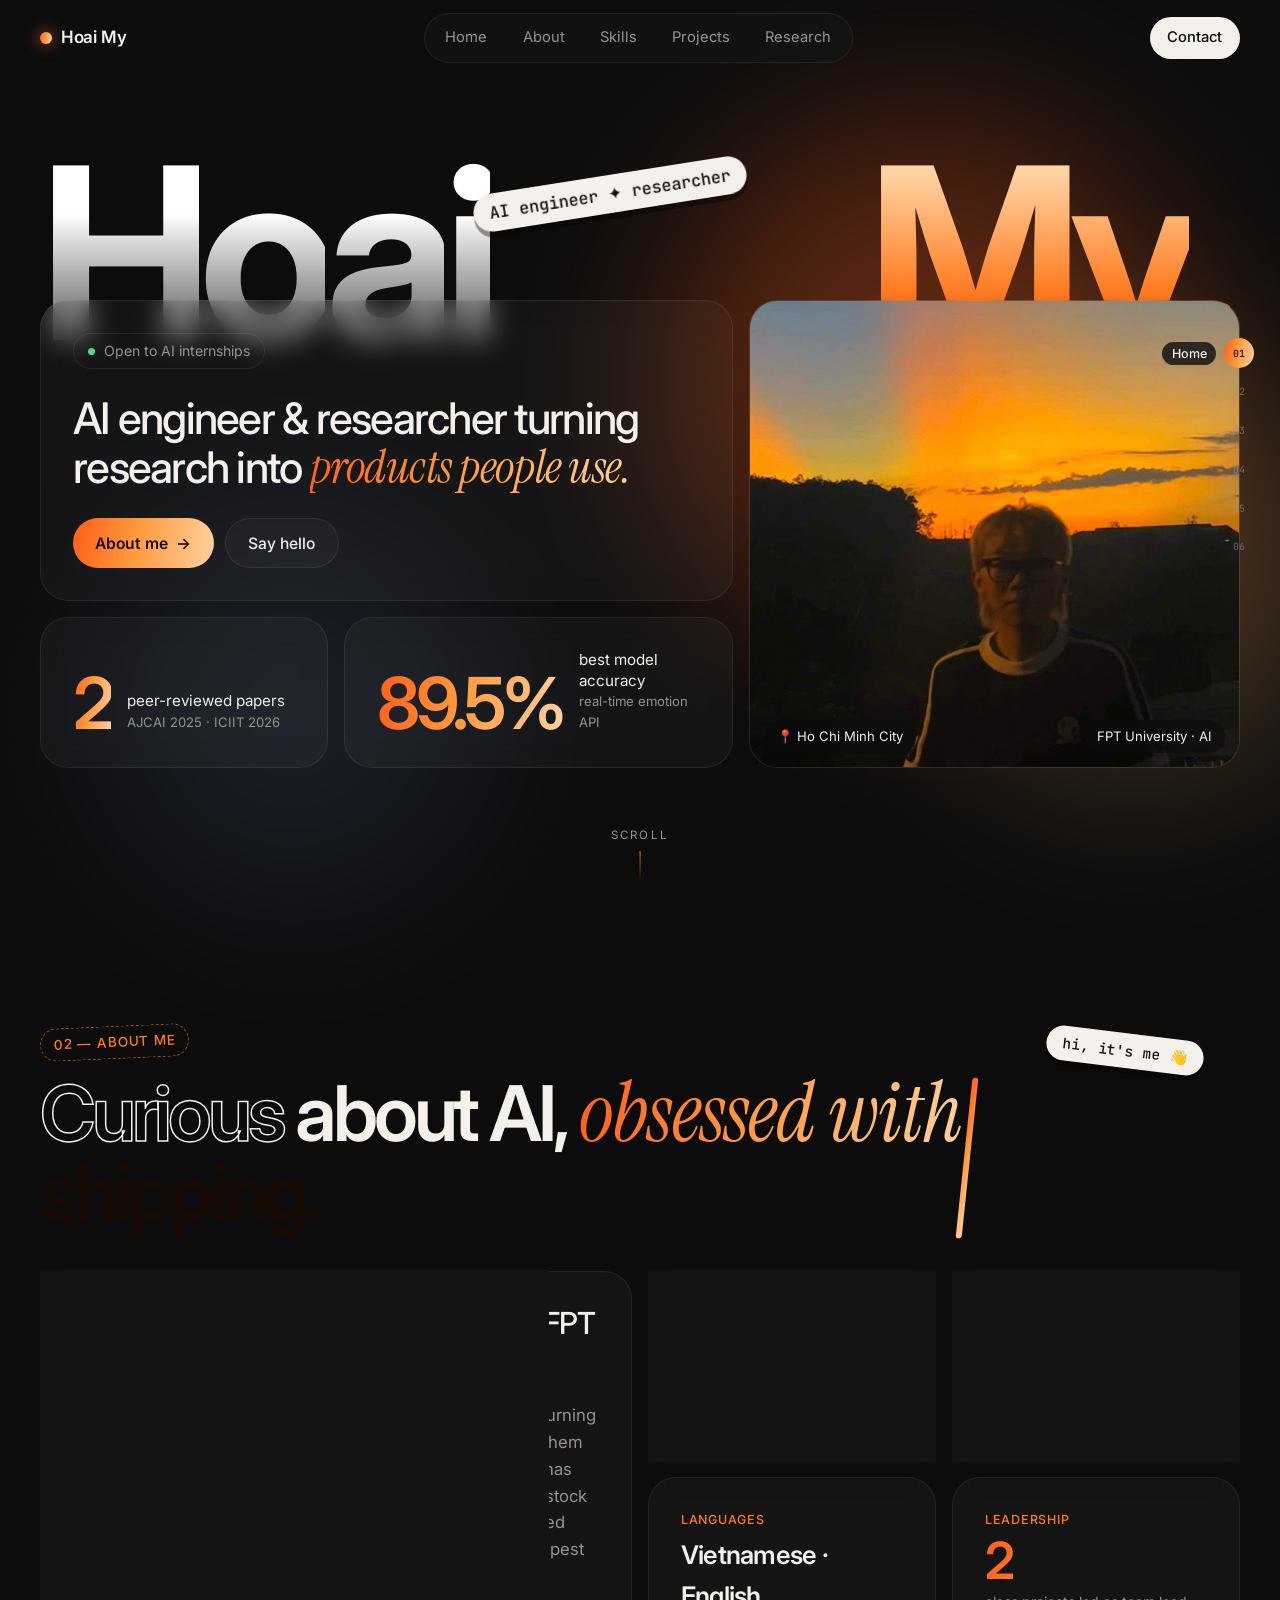
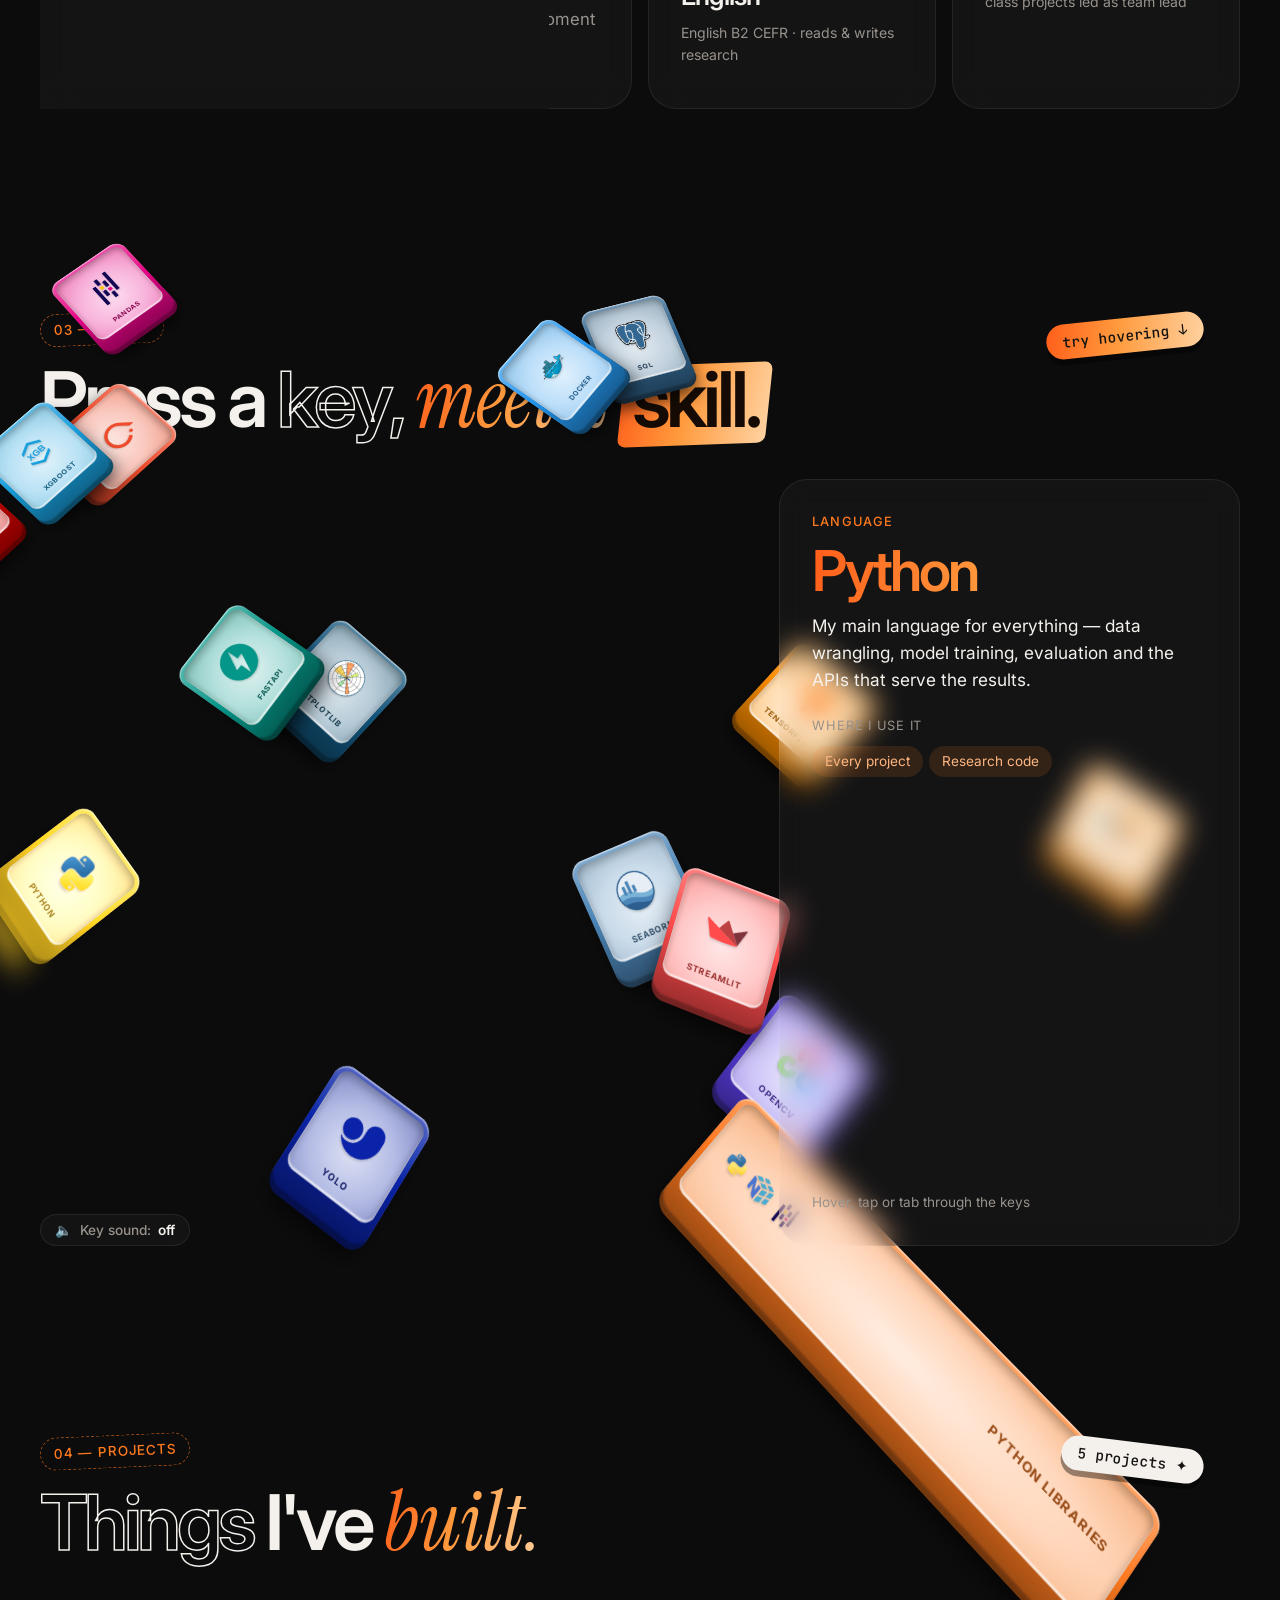
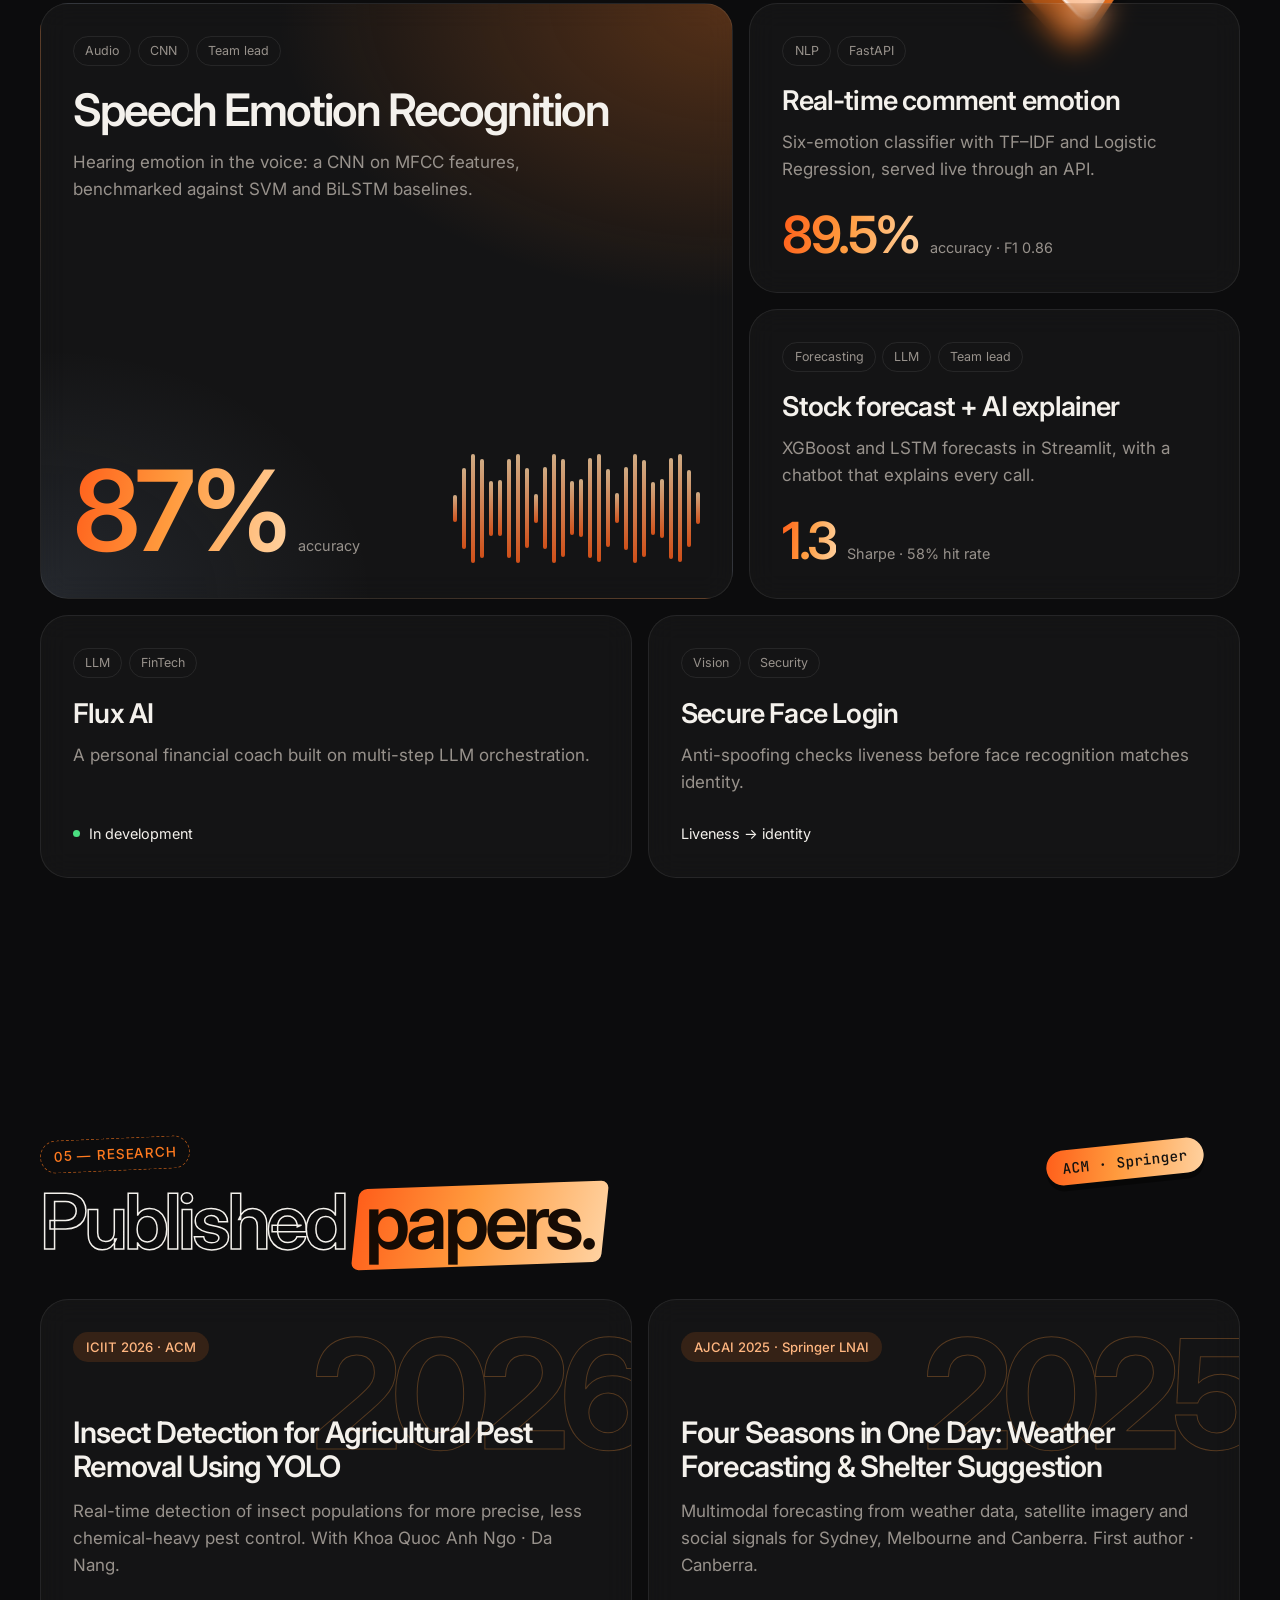
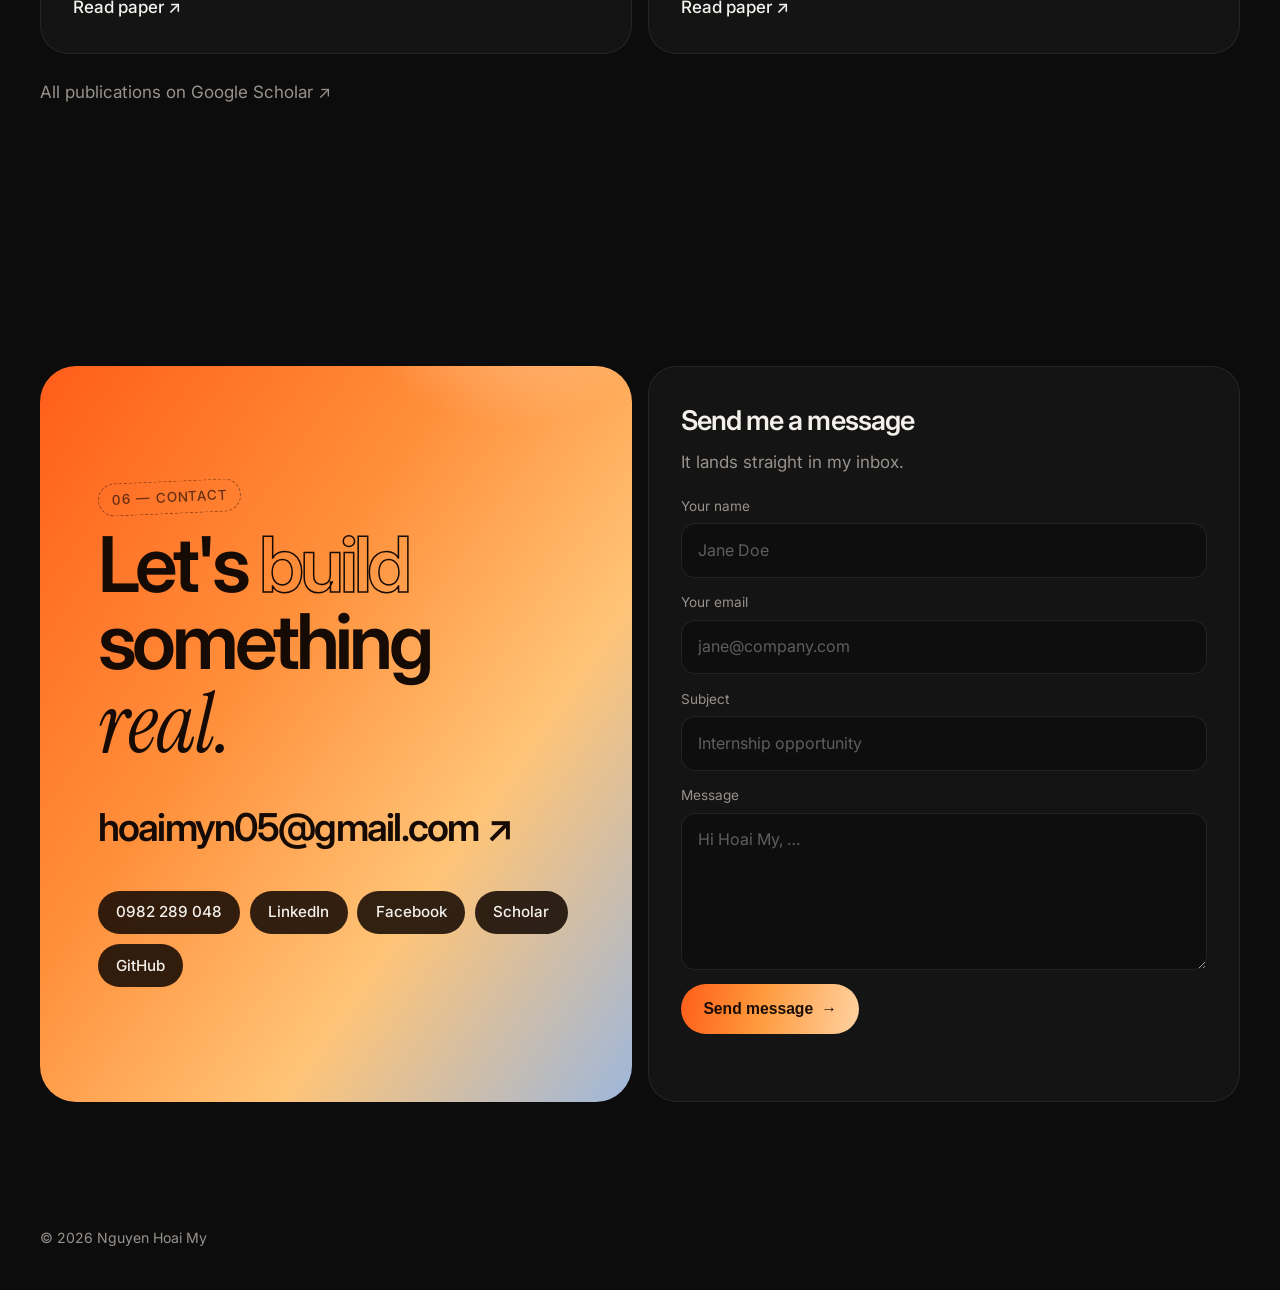
==== index.html @ 03a99e36 "style: colourful tall keycaps with dished tops and playful type Each keycap takes its skill's brand " ====
<!doctype html>
<html lang="en">
<head>
  <meta charset="utf-8" />
  <meta name="viewport" content="width=device-width, initial-scale=1" />
  <meta name="description" content="Nguyen Hoai My — AI Engineer & Researcher in Ho Chi Minh City. Computer vision, speech and LLM systems. Published at AJCAI 2025 and ICIIT 2026." />
  <meta name="theme-color" content="#0c0c0d" />
  <meta property="og:title" content="Nguyen Hoai My · AI Engineer & Researcher" />
  <meta property="og:description" content="Turning AI research into products people use." />
  <meta property="og:image" content="assets/social-preview.jpg" />
  <title>Nguyen Hoai My · AI Engineer &amp; Researcher</title>
  <link rel="icon" href="assets/favicon.svg" type="image/svg+xml" />
  <link rel="preload" as="image" href="assets/hoai-my.jpg" />
  <link rel="preconnect" href="https://fonts.googleapis.com" />
  <link rel="preconnect" href="https://fonts.gstatic.com" crossorigin />
  <link href="https://fonts.googleapis.com/css2?family=Inter:wght@400;500;600;700&family=Instrument+Serif:ital@0;1&family=JetBrains+Mono:wght@500&display=swap" rel="stylesheet" />
  <link rel="stylesheet" href="styles.css" />
  <script defer src="fire-cursor.js"></script>
  <script defer src="script.js"></script>
</head>
<body>
  <a class="skip-link" href="#main">Skip to content</a>
  <canvas id="fire" aria-hidden="true"></canvas>
  <div class="aurora" aria-hidden="true"><i></i><i></i><i></i></div>

  <header class="site-header">
    <a class="brand" href="#home"><span class="brand-dot"></span>Hoai My</a>
    <nav class="pill-nav" aria-label="Primary navigation">
      <a href="#home">Home</a>
      <a href="#about">About</a>
      <a href="#skills">Skills</a>
      <a href="#projects">Projects</a>
      <a href="#research">Research</a>
    </nav>
    <a class="btn btn-light btn-sm" href="#contact">Contact</a>
  </header>

  <nav class="pager" aria-label="Page sections">
    <a href="#home" data-label="Home"><span>01</span></a>
    <a href="#about" data-label="About me"><span>02</span></a>
    <a href="#skills" data-label="Skills"><span>03</span></a>
    <a href="#projects" data-label="Projects"><span>04</span></a>
    <a href="#research" data-label="Research"><span>05</span></a>
    <a href="#contact" data-label="Contact"><span>06</span></a>
  </nav>

  <main id="main">
    <!-- 01 Home -->
    <section class="page home" id="home">
      <h1 class="giant" aria-label="Hoai My">
        <span class="giant-line" data-split>Hoai</span><span class="giant-line grad"><span data-split>My</span><span class="giant-dot">.</span><svg class="scribble" viewBox="0 0 300 40" aria-hidden="true"><path d="M6 28C60 10 120 8 170 18S260 34 294 12"/></svg></span>
      </h1>
      <span class="sticker sticker-hero" aria-hidden="true">AI engineer ✦ researcher</span>
      <div class="bento hero-bento">
        <article class="tile intro reveal">
          <p class="status"><span class="dot"></span>Open to AI internships</p>
          <p class="intro-text">AI engineer &amp; researcher turning research into <em class="grad-text">products people use.</em></p>
          <div class="actions">
            <a class="btn btn-grad" href="#about">About me <span aria-hidden="true">→</span></a>
            <a class="btn btn-ghost" href="#contact">Say hello</a>
          </div>
        </article>
        <figure class="tile photo reveal">
          <img src="assets/hoai-my.jpg" width="960" height="1280" alt="Nguyen Hoai My standing in front of a sunset" />
          <figcaption><span>📍 Ho Chi Minh City</span><span>FPT University · AI</span></figcaption>
        </figure>
        <article class="tile stat stat-a reveal">
          <b class="grad-text" data-count="2">2</b>
          <span>peer-reviewed papers<br /><small>AJCAI 2025 · ICIIT 2026</small></span>
        </article>
        <article class="tile stat stat-b reveal">
          <b class="grad-text" data-count="89.5" data-decimals="1" data-suffix="%">89.5%</b>
          <span>best model accuracy<br /><small>real-time emotion API</small></span>
        </article>
      </div>
      <a class="next" href="#about" aria-label="Next: About me"><span>Scroll</span><i></i></a>
    </section>

    <!-- 02 About -->
    <section class="page" id="about">
      <header class="page-head reveal">
        <p class="eyebrow">02 — About me</p>
        <h2 class="fx"><span class="outline">Curious</span> about AI, <em class="grad-text">obsessed with</em> <mark>shipping.</mark></h2>
        <span class="sticker" aria-hidden="true">hi, it's me 👋</span>
      </header>
      <div class="bento about-bento">
        <article class="tile about-story reveal">
          <p class="about-lead">I'm Nguyen Hoai My, an AI student at FPT University in Ho Chi Minh City.</p>
          <p>I work where research meets engineering: reading papers, turning ideas into models, measuring them honestly, and wrapping them in APIs and dashboards people can actually use. So far that has meant speech emotion recognition, real-time text analytics, stock forecasting with an explaining chatbot, and two peer-reviewed papers on multimodal weather forecasting and YOLO-based pest detection.</p>
          <p>I like leading small teams, writing clean pipelines, and the moment a demo works for someone other than me.</p>
        </article>
        <article class="tile fact reveal"><span>Education</span><b>FPT University</b><small>Information Technology · AI · 2023 – 2027</small></article>
        <article class="tile fact reveal"><span>Based in</span><b>Ho Chi Minh City</b><small>Vietnam · open to remote</small></article>
        <article class="tile fact reveal"><span>Languages</span><b>Vietnamese · English</b><small>English B2 CEFR · reads &amp; writes research</small></article>
        <article class="tile fact reveal"><span>Leadership</span><b data-count="2">2</b><small>class projects led as team lead</small></article>
      </div>
    </section>

    <!-- 03 Skills -->
    <section class="page" id="skills">
      <header class="page-head reveal">
        <p class="eyebrow">03 — Skills</p>
        <h2 class="fx">Press a <span class="outline">key,</span> <em class="grad-text">meet a</em> <mark>skill.</mark></h2>
        <span class="sticker sticker-alt" aria-hidden="true">try hovering ↓</span>
      </header>
      <div class="skills-layout">
        <div class="keyboard-wrap reveal">
          <div class="keyboard-stage">
          <div class="keyboard" role="group" aria-label="Skills keyboard. Hover or focus a key to read about the skill.">
            <div class="krow">
              <button class="key" style="--i:0; --c:#ffd43b" data-skill="python"><img src="assets/logos/python.svg" alt="" width="40" height="40" /><span>Python</span></button>
              <button class="key" style="--i:1; --c:#4dabcf" data-skill="numpy"><img src="assets/logos/numpy.svg" alt="" width="40" height="40" /><span>NumPy</span></button>
              <button class="key" style="--i:2; --c:#e70488" data-skill="pandas"><img src="assets/logos/pandas.svg" alt="" width="40" height="40" /><span>pandas</span></button>
              <button class="key" style="--i:3; --c:#336791" data-skill="sql"><img src="assets/logos/sql.svg" alt="" width="40" height="40" /><span>SQL</span></button>
              <button class="key" style="--i:4; --c:#11557c" data-skill="matplotlib"><img src="assets/logos/matplotlib.svg" alt="" width="40" height="40" /><span>Matplotlib</span></button>
            </div>
            <div class="krow">
              <button class="key" style="--i:5; --c:#4c86b8" data-skill="seaborn"><img src="assets/logos/seaborn.svg" alt="" width="40" height="40" /><span>Seaborn</span></button>
              <button class="key" style="--i:6; --c:#ee4c2c" data-skill="pytorch"><img src="assets/logos/pytorch.svg" alt="" width="40" height="40" /><span>PyTorch</span></button>
              <button class="key" style="--i:7; --c:#ff8f00" data-skill="tensorflow"><img src="assets/logos/tensorflow.svg" alt="" width="40" height="40" /><span>TensorFlow</span></button>
              <button class="key" style="--i:8; --c:#d00000" data-skill="keras"><img src="assets/logos/keras.svg" alt="" width="40" height="40" /><span>Keras</span></button>
              <button class="key" style="--i:9; --c:#f7931e" data-skill="sklearn"><img src="assets/logos/sklearn.svg" alt="" width="40" height="40" /><span>scikit-learn</span></button>
            </div>
            <div class="krow">
              <button class="key" style="--i:10; --c:#189fdd" data-skill="xgboost"><img src="assets/logos/xgboost.svg" alt="" width="40" height="40" /><span>XGBoost</span></button>
              <button class="key" style="--i:11; --c:#5c3ee8" data-skill="opencv"><img src="assets/logos/opencv.svg" alt="" width="40" height="40" /><span>OpenCV</span></button>
              <button class="key" style="--i:12; --c:#0b23a9" data-skill="yolo"><img src="assets/logos/yolo.svg" alt="" width="40" height="40" /><span>YOLO</span></button>
              <button class="key" style="--i:13; --c:#2496ed" data-skill="docker"><img src="assets/logos/docker.svg" alt="" width="40" height="40" /><span>Docker</span></button>
              <button class="key" style="--i:14; --c:#05998b" data-skill="fastapi"><img src="assets/logos/fastapi.svg" alt="" width="40" height="40" /><span>FastAPI</span></button>
            </div>
            <div class="krow">
              <button class="key" style="--i:15; --c:#ff4b4b" data-skill="streamlit"><img src="assets/logos/streamlit.svg" alt="" width="40" height="40" /><span>Streamlit</span></button>
              <button class="key key-space" style="--i:16; --c:#ff7a1f" data-skill="libs"><span class="space-logos" aria-hidden="true"><img src="assets/logos/python.svg" alt="" /><img src="assets/logos/numpy.svg" alt="" /><img src="assets/logos/pandas.svg" alt="" /></span><span>Python libraries</span></button>
            </div>
          </div>
          </div>
          <button class="sound-toggle" type="button" aria-pressed="false"><span class="sound-icon" aria-hidden="true">🔈</span> Key sound: <b>off</b></button>
        </div>

        <aside class="tile key-note reveal" aria-live="polite">
          <p class="note-cat">Language</p>
          <h3 class="note-name grad-text">Python</h3>
          <p class="note-desc">My main language for everything — data wrangling, model training, evaluation and the APIs that serve the results.</p>
          <p class="note-label">Where I use it</p>
          <ul class="note-used"><li>Every project</li><li>Research code</li></ul>
          <p class="note-hint">Hover, tap or tab through the keys</p>
        </aside>
      </div>
    </section>

    <!-- 04 Projects -->
    <section class="page" id="projects">
      <header class="page-head reveal">
        <p class="eyebrow">04 — Projects</p>
        <h2 class="fx"><span class="outline">Things</span> I've <em class="grad-text">built.</em></h2>
        <span class="sticker" aria-hidden="true">5 projects ✦</span>
      </header>
      <div class="bento work-bento">
        <article class="tile project featured reveal">
          <div class="tags"><span>Audio</span><span>CNN</span><span>Team lead</span></div>
          <h3>Speech Emotion Recognition</h3>
          <p>Hearing emotion in the voice: a CNN on MFCC features, benchmarked against SVM and BiLSTM baselines.</p>
          <div class="metric"><b data-count="87" data-suffix="%">87%</b><span>accuracy</span></div>
          <div class="wave" aria-hidden="true"></div>
        </article>
        <article class="tile project reveal">
          <div class="tags"><span>NLP</span><span>FastAPI</span></div>
          <h3>Real-time comment emotion</h3>
          <p>Six-emotion classifier with TF–IDF and Logistic Regression, served live through an API.</p>
          <div class="metric"><b data-count="89.5" data-decimals="1" data-suffix="%">89.5%</b><span>accuracy · F1 0.86</span></div>
        </article>
        <article class="tile project reveal">
          <div class="tags"><span>Forecasting</span><span>LLM</span><span>Team lead</span></div>
          <h3>Stock forecast + AI explainer</h3>
          <p>XGBoost and LSTM forecasts in Streamlit, with a chatbot that explains every call.</p>
          <div class="metric"><b data-count="1.3" data-decimals="1">1.3</b><span>Sharpe · 58% hit rate</span></div>
        </article>
        <article class="tile project reveal">
          <div class="tags"><span>LLM</span><span>FinTech</span></div>
          <h3>Flux AI</h3>
          <p>A personal financial coach built on multi-step LLM orchestration.</p>
          <div class="metric"><span class="live"><span class="dot"></span>In development</span></div>
        </article>
        <article class="tile project reveal">
          <div class="tags"><span>Vision</span><span>Security</span></div>
          <h3>Secure Face Login</h3>
          <p>Anti-spoofing checks liveness before face recognition matches identity.</p>
          <div class="metric"><span class="live">Liveness → identity</span></div>
        </article>
      </div>
    </section>

    <!-- 05 Research -->
    <section class="page" id="research">
      <header class="page-head reveal">
        <p class="eyebrow">05 — Research</p>
        <h2 class="fx"><span class="outline">Published</span> <mark>papers.</mark></h2>
        <span class="sticker sticker-alt" aria-hidden="true">ACM · Springer</span>
      </header>
      <div class="bento research-bento">
        <a class="tile paper reveal" href="https://doi.org/10.1145/3805862.3805923">
          <span class="year" aria-hidden="true">2026</span>
          <span class="venue">ICIIT 2026 · ACM</span>
          <h3>Insect Detection for Agricultural Pest Removal Using YOLO</h3>
          <p>Real-time detection of insect populations for more precise, less chemical-heavy pest control. With Khoa Quoc Anh Ngo · Da Nang.</p>
          <span class="read">Read paper <span aria-hidden="true">↗</span></span>
        </a>
        <a class="tile paper reveal" href="https://doi.org/10.1007/978-981-95-4969-6_33">
          <span class="year" aria-hidden="true">2025</span>
          <span class="venue">AJCAI 2025 · Springer LNAI</span>
          <h3>Four Seasons in One Day: Weather Forecasting &amp; Shelter Suggestion</h3>
          <p>Multimodal forecasting from weather data, satellite imagery and social signals for Sydney, Melbourne and Canberra. First author · Canberra.</p>
          <span class="read">Read paper <span aria-hidden="true">↗</span></span>
        </a>
      </div>
      <p class="more reveal"><a href="https://scholar.google.com/citations?user=iMd_5b4AAAAJ&amp;hl=vi">All publications on Google Scholar ↗</a></p>
    </section>

    <!-- 06 Contact -->
    <section class="page" id="contact">
      <div class="contact-grid">
        <div class="cta reveal">
          <p class="eyebrow">06 — Contact</p>
          <h2 class="fx">Let's <span class="outline-dark">build</span> something <em>real.</em></h2>
          <a class="cta-mail" href="mailto:hoaimyn05@gmail.com">hoaimyn05@gmail.com <span aria-hidden="true">↗</span></a>
          <div class="cta-links">
            <a href="tel:+84982289048">0982 289 048</a>
            <a href="https://www.linkedin.com/in/hoimy935/">LinkedIn</a>
            <a href="https://www.facebook.com/hoimy.935/">Facebook</a>
            <a href="https://scholar.google.com/citations?user=iMd_5b4AAAAJ&amp;hl=vi">Scholar</a>
            <a href="https://github.com/hoaimyn05">GitHub</a>
          </div>
        </div>

        <form class="tile mail-form reveal" action="https://formsubmit.co/hoaimyn05@gmail.com" method="POST">
          <h3>Send me a message</h3>
          <p class="form-sub">It lands straight in my inbox.</p>
          <input type="text" name="_honey" class="honey" tabindex="-1" autocomplete="off" aria-hidden="true" />
          <input type="hidden" name="_captcha" value="false" />
          <input type="hidden" name="_template" value="table" />
          <label class="field"><span>Your name</span><input name="name" type="text" required autocomplete="name" placeholder="Jane Doe" /></label>
          <label class="field"><span>Your email</span><input name="email" type="email" required autocomplete="email" placeholder="jane@company.com" /></label>
          <label class="field"><span>Subject</span><input name="_subject" type="text" placeholder="Internship opportunity" /></label>
          <label class="field"><span>Message</span><textarea name="message" rows="5" required placeholder="Hi Hoai My, …"></textarea></label>
          <button class="btn btn-grad send" type="submit"><span class="send-label">Send message</span> <span aria-hidden="true">→</span></button>
          <p class="form-status" role="status"></p>
        </form>
      </div>
    </section>
  </main>

  <footer>
    <span>© <span id="year"></span> Nguyen Hoai My</span>
    <img class="visitors" src="https://visitor-badge.laobi.icu/badge?page_id=hoaimyn05.github.io&amp;left_text=visitors&amp;left_color=%231a1a1c&amp;right_color=%23ff7a1a" alt="Visitor count" loading="lazy" onerror="this.remove()" />
  </footer>
</body>
</html>
---- styles.css ----
:root {
  --bg: #0c0c0d;
  --text: #f4f1ec;
  --muted: #98928c;
  --tile: rgba(255, 255, 255, 0.035);
  --border: rgba(255, 255, 255, 0.08);
  --accent: #ff7a1f;
  --grad: linear-gradient(100deg, #ff5e1a 0%, #ff9a3d 45%, #ffd2a1 100%);
  --sunset: linear-gradient(125deg, #ff5e1a 0%, #ff8f3a 38%, #ffc477 68%, #9db7dc 100%);
  --radius: 28px;
  --max: 1200px;
  --ease: cubic-bezier(.2, .8, .2, 1);
  --serif: "Instrument Serif", Georgia, serif;
}

* { box-sizing: border-box; }
html { scroll-behavior: smooth; overflow-x: clip; }
body { margin: 0; min-width: 320px; color: var(--text); background: var(--bg); font: 400 17px/1.6 Inter, system-ui, sans-serif; -webkit-font-smoothing: antialiased; }
a { color: inherit; text-decoration: none; }
em { font-family: var(--serif); font-style: italic; font-weight: 400; letter-spacing: -.01em; }
.grad-text { background: var(--grad); -webkit-background-clip: text; background-clip: text; color: transparent; }
::selection { background: var(--accent); color: #111; }
.skip-link { position: fixed; left: 1rem; top: -4rem; z-index: 100; padding: .75rem 1rem; background: var(--text); color: var(--bg); border-radius: 8px; }
.skip-link:focus { top: 1rem; }
:focus-visible { outline: 2px solid var(--accent); outline-offset: 4px; border-radius: 6px; }

#fire { position: fixed; inset: 0; z-index: 95; width: 100%; height: 100%; pointer-events: none; }
.fire-cursor, .fire-cursor a, .fire-cursor button { cursor: none; }

/* Soft sunset light drifting behind the top of the page */
.aurora { position: absolute; inset: 0 0 auto; height: 1100px; z-index: -1; overflow: hidden; pointer-events: none; }
.aurora i { position: absolute; border-radius: 50%; filter: blur(90px); opacity: .5; animation: drift 16s ease-in-out infinite alternate; }
.aurora i:nth-child(1) { width: 520px; height: 520px; left: 52%; top: 120px; background: #ff5e1a; opacity: .32; }
.aurora i:nth-child(2) { width: 420px; height: 420px; left: 72%; top: 360px; background: #ffb35c; opacity: .22; animation-delay: -5s; }
.aurora i:nth-child(3) { width: 380px; height: 380px; left: 8%; top: 520px; background: #6f8fc0; opacity: .14; animation-delay: -9s; }
@keyframes drift { to { transform: translate(-80px, 60px) scale(1.15); } }

/* Header */
.site-header, main, footer { width: min(calc(100% - 40px), var(--max)); margin-inline: auto; }
.site-header { position: sticky; top: 0; z-index: 50; display: flex; align-items: center; justify-content: space-between; gap: 1rem; height: 76px; }
.site-header::before { content: ""; position: absolute; inset: 0 calc(50% - 50vw); z-index: -1; background: rgba(12,12,13,.72); backdrop-filter: blur(16px); -webkit-backdrop-filter: blur(16px); border-bottom: 1px solid var(--border); opacity: 0; transition: opacity .4s; }
.site-header.scrolled::before { opacity: 1; }
.brand { display: inline-flex; align-items: center; gap: .55rem; font-weight: 600; letter-spacing: -.01em; }
.brand-dot { width: 12px; height: 12px; border-radius: 50%; background: var(--grad); box-shadow: 0 0 16px rgba(255,122,31,.8); }
.pill-nav { display: flex; gap: .2rem; padding: .3rem; border: 1px solid var(--border); border-radius: 999px; background: rgba(20,20,22,.65); backdrop-filter: blur(16px); -webkit-backdrop-filter: blur(16px); }
.pill-nav a { padding: .45rem 1rem; border-radius: 999px; color: var(--muted); font-size: .92rem; transition: color .3s, background .3s; }
.pill-nav a:hover { color: var(--text); background: rgba(255,255,255,.07); }

/* Buttons */
.btn { display: inline-flex; align-items: center; gap: .5rem; height: 50px; padding: 0 1.4rem; border-radius: 999px; font-weight: 500; font-size: .98rem; white-space: nowrap; transition: transform .3s var(--ease), background .3s, color .3s, border-color .3s, box-shadow .3s; }
.btn:hover { transform: translateY(-2px); }
.btn span { transition: transform .3s var(--ease); }
.btn:hover span { transform: translateX(4px); }
.btn-sm { height: 42px; padding: 0 1.1rem; font-size: .92rem; }
.btn-light { background: var(--text); color: var(--bg); }
.btn-light:hover { background: #fff; }
.btn-grad { background: var(--grad); color: #1a0d05; font-weight: 600; }
.btn-grad:hover { box-shadow: 0 14px 40px -10px rgba(255,94,26,.8); }
.btn-ghost { border: 1px solid var(--border); background: rgba(255,255,255,.03); }
.btn-ghost:hover { border-color: rgba(255,255,255,.3); }

/* Full-screen pages */
.page { min-height: 100svh; display: flex; flex-direction: column; justify-content: center; padding: clamp(5rem, 9vw, 7rem) 0 clamp(3rem, 6vw, 5rem); scroll-margin-top: 0; }
.page-head { margin-bottom: 2.4rem; }
.page-head h2, .cta h2 { margin: 0; font-size: clamp(2.6rem, 6vw, 4.8rem); font-weight: 600; line-height: 1; letter-spacing: -.055em; }
.page-head h2 em { font-size: 1.08em; padding-right: .06em; }
.home { position: relative; justify-content: center; padding-top: 1.5rem; min-height: calc(100svh - 76px); }
.next { position: absolute; left: 50%; bottom: 1.2rem; translate: -50% 0; display: grid; justify-items: center; gap: .4rem; color: var(--muted); font-size: .72rem; letter-spacing: .2em; text-transform: uppercase; }
.next i { width: 1px; height: 30px; background: linear-gradient(var(--accent), transparent); animation: drip 1.8s ease-in-out infinite; transform-origin: top; }
@keyframes drip { 0% { transform: scaleY(0); } 60% { transform: scaleY(1); opacity: 1; } 100% { opacity: 0; } }

/* Page indicator on the right edge */
.pager { position: fixed; right: clamp(10px, 2vw, 28px); top: 50%; z-index: 40; translate: 0 -50%; display: grid; gap: .55rem; }
.pager a { position: relative; display: grid; place-items: center; width: 30px; height: 30px; border-radius: 50%; color: var(--muted); font: 500 .62rem "JetBrains Mono", monospace; transition: color .3s, background .3s; }
.pager a span { opacity: .55; transition: opacity .3s; }
.pager a::before { content: attr(data-label); position: absolute; right: 38px; padding: .25rem .6rem; border-radius: 999px; background: rgba(20,20,22,.85); color: var(--text); font: 500 .78rem Inter, sans-serif; white-space: nowrap; opacity: 0; translate: 6px 0; transition: opacity .3s, translate .3s var(--ease); pointer-events: none; }
.pager a:hover::before, .pager a.active::before { opacity: 1; translate: 0 0; }
.pager a.active { background: var(--grad); color: #1a0d05; }
.pager a.active span, .pager a:hover span { opacity: 1; }
.giant { display: flex; justify-content: space-between; margin: 0; font-size: clamp(5rem, 21vw, 17.5rem); font-weight: 700; line-height: .82; letter-spacing: -.075em; user-select: none; }
.giant-line { display: inline-block; padding-right: .04em; background: linear-gradient(180deg, #fff 30%, rgba(255,255,255,.25)); -webkit-background-clip: text; background-clip: text; color: transparent; animation: rise 1.1s var(--ease) both; }
.giant-line.grad { background: linear-gradient(180deg, #ffd2a1 10%, #ff7a1f 70%, rgba(255,94,26,.35)); -webkit-background-clip: text; background-clip: text; animation-delay: .12s; }
.giant-dot { display: inline-block; animation: pulse-dot 2.4s ease-in-out infinite; }
@keyframes pulse-dot { 50% { opacity: .35; } }
@keyframes rise { from { opacity: 0; transform: translateY(30%); } }

.bento { display: grid; grid-template-columns: repeat(12, 1fr); gap: 16px; }
.tile { position: relative; overflow: hidden; isolation: isolate; padding: clamp(1.4rem, 2.6vw, 2rem); border: 1px solid var(--border); border-radius: var(--radius); background: var(--tile); backdrop-filter: blur(14px); -webkit-backdrop-filter: blur(14px); transition: transform .5s var(--ease), border-color .4s, background .4s; }
.tile::before { content: ""; position: absolute; inset: 0; z-index: -1; background: radial-gradient(420px circle at var(--mx, 50%) var(--my, 50%), rgba(255,122,31,.16), transparent 60%); opacity: 0; transition: opacity .4s; }
.tile:hover { border-color: rgba(255,154,61,.35); transform: translateY(-4px); }
.tile:hover::before { opacity: 1; }

.hero-bento { margin-top: clamp(-3.5rem, -4vw, -1.5rem); position: relative; }
.home .photo { min-height: 440px; }
.home .giant { font-size: clamp(5rem, 19vw, 15rem); }
.intro { grid-column: 1 / 8; grid-row: 1; display: flex; flex-direction: column; justify-content: space-between; gap: 1.6rem; }
.status { display: inline-flex; align-items: center; gap: .6rem; width: fit-content; margin: 0; padding: .35rem .85rem; border: 1px solid var(--border); border-radius: 999px; color: var(--muted); font-size: .88rem; }
.dot { width: 7px; height: 7px; border-radius: 50%; background: #4ade80; box-shadow: 0 0 0 0 rgba(74,222,128,.6); animation: ping 2s infinite; }
@keyframes ping { 70%, 100% { box-shadow: 0 0 0 8px rgba(74,222,128,0); } }
.intro-text { margin: 0; font-size: clamp(1.8rem, 3.4vw, 2.9rem); font-weight: 500; line-height: 1.08; letter-spacing: -.04em; }
.intro-text em { font-size: 1.08em; padding-right: .05em; }
.actions { display: flex; flex-wrap: wrap; gap: .7rem; }
.photo { grid-column: 8 / 13; grid-row: 1 / 3; margin: 0; padding: 0; min-height: 520px; }
.photo img { position: absolute; inset: 0; width: 100%; height: 100%; object-fit: cover; filter: brightness(1.08) saturate(1.08); transition: transform 1.2s var(--ease), filter .6s; }
.photo:hover img { transform: scale(1.06); filter: brightness(1.2) saturate(1.2); }
.photo figcaption { position: absolute; left: 14px; right: 14px; bottom: 14px; display: flex; justify-content: space-between; gap: .5rem; flex-wrap: wrap; }
.photo figcaption span { padding: .4rem .8rem; border-radius: 999px; background: rgba(12,12,13,.55); backdrop-filter: blur(12px); -webkit-backdrop-filter: blur(12px); font-size: .82rem; }
.stat { grid-row: 2; display: flex; align-items: flex-end; gap: 1rem; }
.stat-a { grid-column: 1 / 4; }
.stat-b { grid-column: 4 / 8; }
.stat b { font-size: clamp(3rem, 5.6vw, 4.6rem); font-weight: 600; line-height: .9; letter-spacing: -.06em; }
.stat span { color: var(--text); font-size: .95rem; line-height: 1.35; padding-bottom: .2rem; }
.stat small { color: var(--muted); font-size: .82rem; }

/* Sections */
.eyebrow { margin: 0 0 .8rem; color: var(--accent); font-size: .85rem; font-weight: 500; letter-spacing: .06em; text-transform: uppercase; }

/* Work */
.featured { grid-column: 1 / 8; grid-row: 1 / 3; min-height: 460px; background: radial-gradient(120% 90% at 100% 0%, rgba(255,122,31,.28), transparent 55%), radial-gradient(80% 70% at 0% 100%, rgba(157,183,220,.12), transparent 60%), var(--tile); }
.work-bento .project:nth-child(2) { grid-column: 8 / 13; grid-row: 1; }
.work-bento .project:nth-child(3) { grid-column: 8 / 13; grid-row: 2; }
.work-bento .project:nth-child(4) { grid-column: 1 / 7; grid-row: 3; }
.work-bento .project:nth-child(5) { grid-column: 7 / 13; grid-row: 3; }
.project { display: flex; flex-direction: column; gap: .8rem; }
.tags { display: flex; flex-wrap: wrap; gap: .4rem; }
.tags span { padding: .25rem .7rem; border: 1px solid var(--border); border-radius: 999px; color: var(--muted); font-size: .78rem; }
.project h3 { margin: .4rem 0 0; font-size: clamp(1.35rem, 2.2vw, 1.7rem); font-weight: 600; letter-spacing: -.03em; line-height: 1.15; }
.featured h3 { font-size: clamp(2rem, 3.6vw, 2.8rem); letter-spacing: -.045em; }
.project p { margin: 0; color: var(--muted); max-width: 520px; }
.metric { display: flex; align-items: baseline; gap: .7rem; margin-top: auto; padding-top: .8rem; }
.metric b { font-size: clamp(2.4rem, 4vw, 3.2rem); font-weight: 600; letter-spacing: -.05em; line-height: 1; background: var(--grad); -webkit-background-clip: text; background-clip: text; color: transparent; }
.featured .metric b { font-size: clamp(4rem, 9vw, 7rem); }
.metric span { color: var(--muted); font-size: .9rem; }
.live { display: inline-flex; align-items: center; gap: .55rem; color: var(--text) !important; }
.wave { position: absolute; right: 2rem; bottom: 2.2rem; z-index: -1; display: flex; align-items: center; gap: 5px; height: 110px; opacity: .8; }
.wave i { width: 4px; height: var(--h, 40%); border-radius: 4px; background: linear-gradient(#ffd2a1, #ff5e1a); animation: bar 1.4s ease-in-out infinite alternate; animation-delay: var(--d, 0s); }
@keyframes bar { to { transform: scaleY(.35); } }

/* Research */
.paper { grid-column: span 6; display: flex; flex-direction: column; gap: .9rem; min-height: 340px; }
.year { position: absolute; right: -.08em; top: -.18em; z-index: -1; font-size: clamp(6rem, 12vw, 9.5rem); font-weight: 700; letter-spacing: -.07em; color: transparent; -webkit-text-stroke: 1px rgba(255,154,61,.28); transition: -webkit-text-stroke-color .4s, transform .6s var(--ease); }
.paper:hover .year { -webkit-text-stroke-color: rgba(255,154,61,.7); transform: translateY(6px); }
.venue { width: fit-content; padding: .3rem .8rem; border-radius: 999px; background: rgba(255,122,31,.14); color: #ffb680; font-size: .82rem; font-weight: 500; }
.paper h3 { margin: 2.4rem 0 0; font-size: clamp(1.4rem, 2.4vw, 1.85rem); font-weight: 600; line-height: 1.15; letter-spacing: -.035em; }
.paper p { margin: 0; color: var(--muted); }
.read { margin-top: auto; font-weight: 500; }
.read span { display: inline-block; transition: transform .3s var(--ease); }
.paper:hover .read span { transform: translate(3px, -3px); }

/* Contact */
.cta { position: relative; overflow: hidden; padding: clamp(2rem, 5vw, 3.6rem); border-radius: 36px; background: var(--sunset); color: #160b04; }
.cta::after { content: ""; position: absolute; right: -10%; top: -40%; width: 60%; aspect-ratio: 1; border-radius: 50%; background: radial-gradient(closest-side, rgba(255,255,255,.45), transparent); animation: drift 12s ease-in-out infinite alternate; pointer-events: none; }
.cta .eyebrow { color: rgba(22,11,4,.65); }
.cta h2 em { font-size: 1.1em; }
.cta-mail { position: relative; z-index: 1; display: inline-block; margin-top: 2rem; font-size: clamp(1.4rem, 3vw, 2.4rem); font-weight: 600; letter-spacing: -.045em; overflow-wrap: anywhere; background: linear-gradient(#160b04, #160b04) 0 100% / 0 3px no-repeat; transition: background-size .6s var(--ease); }
.cta-mail:hover { background-size: 100% 3px; }
.cta-links { position: relative; z-index: 1; display: flex; flex-wrap: wrap; gap: .6rem; margin-top: 2rem; }
.cta-links a { padding: .6rem 1.15rem; border-radius: 999px; background: rgba(22,11,4,.88); color: var(--text); font-size: .95rem; font-weight: 500; transition: transform .3s var(--ease), background .3s; }
.cta-links a:hover { transform: translateY(-3px); background: #160b04; }

/* About */
.about-story { grid-column: 1 / 7; grid-row: 1 / 3; }
.about-story p { margin: 0 0 1rem; color: var(--muted); font-size: 1.05rem; }
.about-story .about-lead { color: var(--text); font-size: clamp(1.4rem, 2.4vw, 1.9rem); font-weight: 500; line-height: 1.25; letter-spacing: -.03em; margin-bottom: 1.4rem; }
.fact { grid-column: span 5; display: flex; flex-direction: column; gap: .3rem; }
.about-bento .fact:nth-of-type(2), .about-bento .fact:nth-of-type(4) { grid-column: 7 / 10; }
.about-bento .fact:nth-of-type(3), .about-bento .fact:nth-of-type(5) { grid-column: 10 / 13; }
.fact span { color: var(--accent); font-size: .78rem; font-weight: 500; letter-spacing: .06em; text-transform: uppercase; }
.fact b { font-size: clamp(1.2rem, 2vw, 1.6rem); font-weight: 600; letter-spacing: -.03em; }
.fact b[data-count] { font-size: clamp(2.4rem, 4vw, 3.4rem); line-height: 1; background: var(--grad); -webkit-background-clip: text; background-clip: text; color: transparent; }
.fact small { color: var(--muted); font-size: .88rem; }

/* Skills: mechanical keyboard */
.skills-layout { display: grid; grid-template-columns: minmax(0, 1.55fr) minmax(0, 1fr); gap: 1.6rem; align-items: stretch; }
.keyboard-wrap { display: flex; flex-direction: column; gap: 1.2rem; }
.keyboard-stage { perspective: 1400px; perspective-origin: 50% 0%; padding: 1.5rem .5rem 2.5rem; }
/* No case: just keycaps, laid out on a gently tilted plane */
.keyboard { --rx: 24deg; --rz: -4deg; display: grid; gap: 18px; transform-style: preserve-3d; transform: rotateX(var(--rx)) rotateZ(var(--rz)) scale(.8); transform-origin: 50% 30%; transition: transform .8s var(--ease); }
.krow { position: relative; display: flex; gap: 18px; min-width: 0; transform-style: preserve-3d; }

/* Tall keycaps, one colour each: a deep front wall below a dished, recessed top */
@property --wall { syntax: "<length>"; inherits: true; initial-value: 26px; }
.key { --c: #ff7a1f; --wall: 26px; --face-hi: color-mix(in srgb, var(--c) 14%, #ffffff); --face: color-mix(in srgb, var(--c) 30%, #ffffff); --face-lo: color-mix(in srgb, var(--c) 46%, #f2ede6); --wall-hi: color-mix(in srgb, var(--c) 72%, #ffffff); --wall-lo: color-mix(in srgb, var(--c) 62%, #000000); position: relative; flex: 1 1 0; min-width: 0; aspect-ratio: 1 / 1.18; padding: 0; border: 0; border-radius: 18px; background: linear-gradient(180deg, var(--wall-hi) 0%, var(--c) 45%, var(--wall-lo) 100%); color: color-mix(in srgb, var(--c) 55%, #1a1410); font: 700 .62rem Inter, sans-serif; letter-spacing: .08em; display: block; box-shadow: inset 0 2px 1px rgba(255,255,255,.45), inset 0 -3px 2px rgba(0,0,0,.25), 0 4px 0 color-mix(in srgb, var(--c) 45%, #000), 0 18px 26px -6px rgba(0,0,0,.7); transform: translateY(0); transition: --wall .16s ease-out, transform .16s ease-out, box-shadow .16s ease-out, filter .2s; }
/* The top face sits inside the cap and is dished: darker rim, light pooled toward the centre */
.key::before { content: ""; position: absolute; inset: 5px 6px var(--wall); border-radius: 13px; background: radial-gradient(75% 70% at 50% 58%, var(--face-hi) 0%, var(--face) 55%, var(--face-lo) 100%); box-shadow: inset 0 7px 10px -2px rgba(0,0,0,.22), inset 0 -2px 2px rgba(255,255,255,.75), inset 6px 0 8px -6px rgba(0,0,0,.15), inset -6px 0 8px -6px rgba(0,0,0,.15), 0 1px 0 rgba(255,255,255,.5); }
.key::after { content: ""; position: absolute; left: 8%; right: 8%; bottom: -22px; height: 22px; border-radius: 50%; background: var(--c); filter: blur(16px); opacity: 0; transition: opacity .3s; pointer-events: none; }
.key img { position: absolute; left: 50%; top: calc(50% - var(--wall) / 2 - 6px); width: 40%; max-width: 48px; height: auto; aspect-ratio: 1; object-fit: contain; translate: -50% -50%; transition: transform .35s var(--ease); filter: drop-shadow(0 2px 1px rgba(0,0,0,.15)); }
.key span { position: absolute; left: 50%; bottom: calc(var(--wall) + 12px); translate: -50% 0; line-height: 1; text-transform: uppercase; white-space: nowrap; }
.key:hover, .key:focus-visible, .key.pressed, .key.typing { --wall: 10px; transform: translateY(9px); box-shadow: inset 0 2px 1px rgba(255,255,255,.45), inset 0 -2px 2px rgba(0,0,0,.25), 0 2px 0 color-mix(in srgb, var(--c) 45%, #000), 0 6px 12px -2px rgba(0,0,0,.7); }
.key:hover::after, .key.active::after, .key.typing::after { opacity: .9; }
.key:hover img, .key.active img { transform: scale(1.12) rotate(-6deg); }
.key.active { filter: saturate(1.15) brightness(1.04); }
.key:focus-visible { outline: 2px solid var(--accent); outline-offset: 6px; }
.key-space { flex: 4.2 1 0; aspect-ratio: auto; }
.key-space span:last-child { left: auto; right: 28px; bottom: auto; top: calc(50% - var(--wall) / 2); translate: 0 -50%; font-size: .82rem; }
.key .space-logos { position: absolute; left: 26px; top: calc(50% - var(--wall) / 2); bottom: auto !important; right: auto; translate: 0 -50% !important; display: flex; gap: .4rem; }
.key .space-logos img { position: static; width: 28px; translate: none; }

/* Each key flies in from somewhere off to the side and lands in place; it flies back out on leave */
.keyboard .key { opacity: 0; translate: var(--fx, 0) var(--fy, -120px); rotate: var(--fr, 0deg); transition: --wall .16s ease-out, transform .16s ease-out, box-shadow .16s ease-out, opacity .6s ease, translate .95s cubic-bezier(.2, .9, .25, 1.12), rotate .95s cubic-bezier(.2, .9, .25, 1.12); transition-delay: 0s, 0s, 0s, calc(var(--i) * 25ms), calc(var(--i) * 25ms), calc(var(--i) * 25ms); }
.keyboard-stage.in .key { opacity: 1; translate: 0 0; rotate: 0deg; transition-delay: 0s, 0s, 0s, calc(.15s + var(--i) * 55ms), calc(.15s + var(--i) * 55ms), calc(.15s + var(--i) * 55ms); }
.sound-toggle { align-self: flex-start; display: inline-flex; align-items: center; gap: .45rem; padding: .45rem .9rem; border: 1px solid var(--border); border-radius: 999px; background: rgba(255,255,255,.03); color: var(--muted); font: 500 .85rem Inter, sans-serif; cursor: pointer; transition: color .3s, border-color .3s; }
.sound-toggle:hover, .sound-toggle[aria-pressed="true"] { color: var(--text); border-color: rgba(255,154,61,.45); }
.sound-toggle b { font-weight: 600; color: var(--text); }

.key-note { display: flex; flex-direction: column; gap: .6rem; min-height: 360px; }
.key-note > * { transition: opacity .25s, transform .35s var(--ease); }
.key-note.swap > * { opacity: 0; transform: translateY(8px); }
.note-cat { margin: 0; color: var(--accent); font-size: .8rem; font-weight: 500; letter-spacing: .08em; text-transform: uppercase; }
.note-name { margin: 0; font-size: clamp(2.4rem, 4.4vw, 3.6rem); font-weight: 600; line-height: 1; letter-spacing: -.05em; padding-bottom: .08em; }
.note-desc { margin: 0; font-size: 1.08rem; color: var(--text); line-height: 1.55; }
.note-label { margin: .8rem 0 0; color: var(--muted); font-size: .8rem; text-transform: uppercase; letter-spacing: .06em; }
.note-used { list-style: none; display: flex; flex-wrap: wrap; gap: .4rem; margin: 0; padding: 0; }
.note-used li { padding: .3rem .8rem; border-radius: 999px; background: rgba(255,122,31,.13); color: #ffb680; font-size: .85rem; }
.note-hint { margin: auto 0 0; color: var(--muted); font-size: .85rem; }

.more { margin: 1.6rem 0 0; color: var(--muted); }
.more a:hover { color: var(--text); }

/* Contact */
.contact-grid { display: grid; grid-template-columns: 1fr 1fr; gap: 16px; align-items: stretch; }
.contact-grid .cta { display: flex; flex-direction: column; justify-content: center; }
.mail-form { display: flex; flex-direction: column; gap: .9rem; }
.mail-form h3 { margin: 0; font-size: 1.7rem; font-weight: 600; letter-spacing: -.035em; }
.form-sub { margin: -.5rem 0 .3rem; color: var(--muted); }
.honey { position: absolute; left: -9999px; width: 1px; height: 1px; opacity: 0; }
.field { display: grid; gap: .35rem; }
.field span { color: var(--muted); font-size: .85rem; }
.field input, .field textarea { width: 100%; padding: .85rem 1rem; border: 1px solid var(--border); border-radius: 14px; background: rgba(0,0,0,.25); color: var(--text); font: inherit; font-size: 1rem; resize: vertical; transition: border-color .3s, box-shadow .3s, background .3s; }
.field input::placeholder, .field textarea::placeholder { color: rgba(152,146,140,.6); }
.field input:focus, .field textarea:focus { outline: none; border-color: rgba(255,154,61,.7); box-shadow: 0 0 0 4px rgba(255,122,31,.15); background: rgba(0,0,0,.35); }
.send { align-self: flex-start; border: 0; cursor: pointer; }
.send[disabled] { opacity: .6; pointer-events: none; }
.form-status { min-height: 1.4em; margin: 0; font-size: .92rem; color: var(--muted); }
.form-status.ok { color: #4ade80; }
.form-status.err { color: #ff8a65; }


/* Playful type: outlined words, marker highlights, stickers and letters that hop */
.page-head { position: relative; }
.eyebrow { display: inline-block; width: fit-content; align-self: flex-start; padding: .3rem .8rem; border: 1px dashed rgba(255,122,31,.6); border-radius: 999px; transform: rotate(-2.5deg); }
.cta .eyebrow { border-color: rgba(22,11,4,.45); }
.fx .outline { color: transparent; -webkit-text-stroke: 1.5px var(--text); }
.fx .outline-dark { color: transparent; -webkit-text-stroke: 1.5px #160b04; }
.fx mark { position: relative; z-index: 0; padding: 0 .1em; background: none; color: #160b04; }
.fx mark::before { content: ""; position: absolute; inset: .14em -.04em .02em; z-index: -1; border-radius: 8px; background: var(--grad); transform: rotate(-2deg) skewX(-8deg); transition: transform .4s var(--ease); }
.fx:hover mark::before { transform: rotate(1.5deg) skewX(-8deg) scale(1.04); }
.ch { display: inline-block; transition: transform .45s cubic-bezier(.3, 1.8, .5, 1), opacity .6s ease, translate .8s var(--ease), rotate .8s var(--ease); transition-delay: 0s, var(--d, 0s), var(--d, 0s), var(--d, 0s); }
.ch:hover { transform: translateY(-.14em) rotate(var(--r, -6deg)) scale(1.08); transition-delay: 0s; }
.reveal .ch { opacity: 0; translate: 0 .45em; rotate: var(--r0, 8deg); }
.reveal.is-visible .ch, .giant .ch { opacity: 1; translate: 0 0; rotate: 0deg; }
.giant-line:has(.ch), .giant-line.grad { background: none !important; color: inherit; }
.giant .ch { padding-right: .02em; background: linear-gradient(180deg, #fff 30%, rgba(255,255,255,.25)); -webkit-background-clip: text; background-clip: text; color: transparent; }
.giant .grad .ch, .giant-dot { background: linear-gradient(180deg, #ffd2a1 10%, #ff7a1f 70%, rgba(255,94,26,.35)); -webkit-background-clip: text; background-clip: text; color: transparent; }
.giant-line.grad { position: relative; }
.scribble { position: absolute; left: 4%; right: 6%; bottom: -.02em; width: 90%; height: .18em; overflow: visible; }
.scribble path { fill: none; stroke: #ff7a1f; stroke-width: 7; stroke-linecap: round; stroke-dasharray: 340; stroke-dashoffset: 340; animation: scribble 1.2s .9s var(--ease) forwards; }
@keyframes scribble { to { stroke-dashoffset: 0; } }
.sticker { position: absolute; right: 3%; top: .4rem; z-index: 2; padding: .5rem 1rem; border-radius: 999px; background: var(--text); color: #141210; font: 500 .9rem "JetBrains Mono", monospace; box-shadow: 0 6px 0 rgba(0,0,0,.4); rotate: 7deg; animation: bob 4s ease-in-out infinite; transition: rotate .4s cubic-bezier(.3, 1.8, .5, 1), scale .4s cubic-bezier(.3, 1.8, .5, 1); }
.sticker:hover { rotate: -4deg; scale: 1.08; }
.sticker-alt { background: var(--grad); rotate: -6deg; }
.sticker-hero { top: 12%; right: auto; left: 36%; font-size: clamp(.8rem, 1.4vw, 1.05rem); rotate: -9deg; }
@keyframes bob { 50% { transform: translateY(-6px); } }

footer { display: flex; justify-content: space-between; align-items: center; gap: 1rem; padding: 3rem 0 2.5rem; color: var(--muted); font-size: .88rem; }
.visitors { height: 20px; opacity: .85; }

.reveal { opacity: 0; transform: translateY(22px); transition: opacity .9s var(--ease), transform .9s var(--ease), border-color .4s; }
.reveal.is-visible { opacity: 1; transform: none; }
.reveal.is-visible:hover { transform: translateY(-4px); }

@media (max-width: 900px) {
  .pill-nav { display: none; }
  .intro, .photo, .stat-a, .stat-b, .featured, .work-bento .project, .about-story, .fact, .paper { grid-column: 1 / -1 !important; grid-row: auto !important; }
  .stat-a, .stat-b, .fact { grid-column: span 6 !important; }
  .skills-layout, .contact-grid { grid-template-columns: minmax(0, 1fr); }
  .pager { display: none; }
  .page { min-height: 0; }
  .work-bento .project:nth-child(n + 2) { grid-column: span 6 !important; }
  .photo { min-height: 0; aspect-ratio: 4 / 5; }
  .hero-bento { margin-top: 1rem; }
  .featured { min-height: 380px; }
}
@media (max-width: 620px) {
  .site-header, main, footer { width: calc(100% - 28px); }
  .bento { gap: 12px; }
  .giant { font-size: 25vw; }
  .stat-a, .stat-b, .fact, .work-bento .project:nth-child(n + 2) { grid-column: 1 / -1 !important; }
  .keyboard-stage { overflow-x: clip; padding-inline: 0; }
  .keyboard { gap: 10px; --rx: 18deg; --rz: -2deg; }
  .krow { gap: 10px; }
  .key { --wall: 16px; border-radius: 12px; }
  .key:hover, .key:focus-visible, .key.pressed, .key.typing { --wall: 6px; transform: translateY(6px); }
  .key::before { inset: 3px 4px var(--wall); border-radius: 9px; }
  .key:not(.key-space) span { width: 1px; height: 1px; overflow: hidden; clip-path: inset(50%); }
  .key img { width: 48%; }
  .key-space span:last-child { font-size: .64rem; right: 14px; }
  .key .space-logos { left: 12px; }
  .key .space-logos img { width: 18px; }
  .stat { justify-content: space-between; }
  .sticker { position: static; display: inline-block; margin-top: 1rem; }
  .sticker-hero { position: absolute; left: 30%; top: 18%; margin: 0; }
  .wave { display: none; }
  footer { flex-direction: column; align-items: flex-start; }
}
@media (prefers-reduced-motion: reduce) {
  html { scroll-behavior: auto; }
  *, *::before, *::after { transition-duration: .01ms !important; animation-duration: .01ms !important; animation-iteration-count: 1 !important; }
  .reveal { opacity: 1; transform: none; }
}
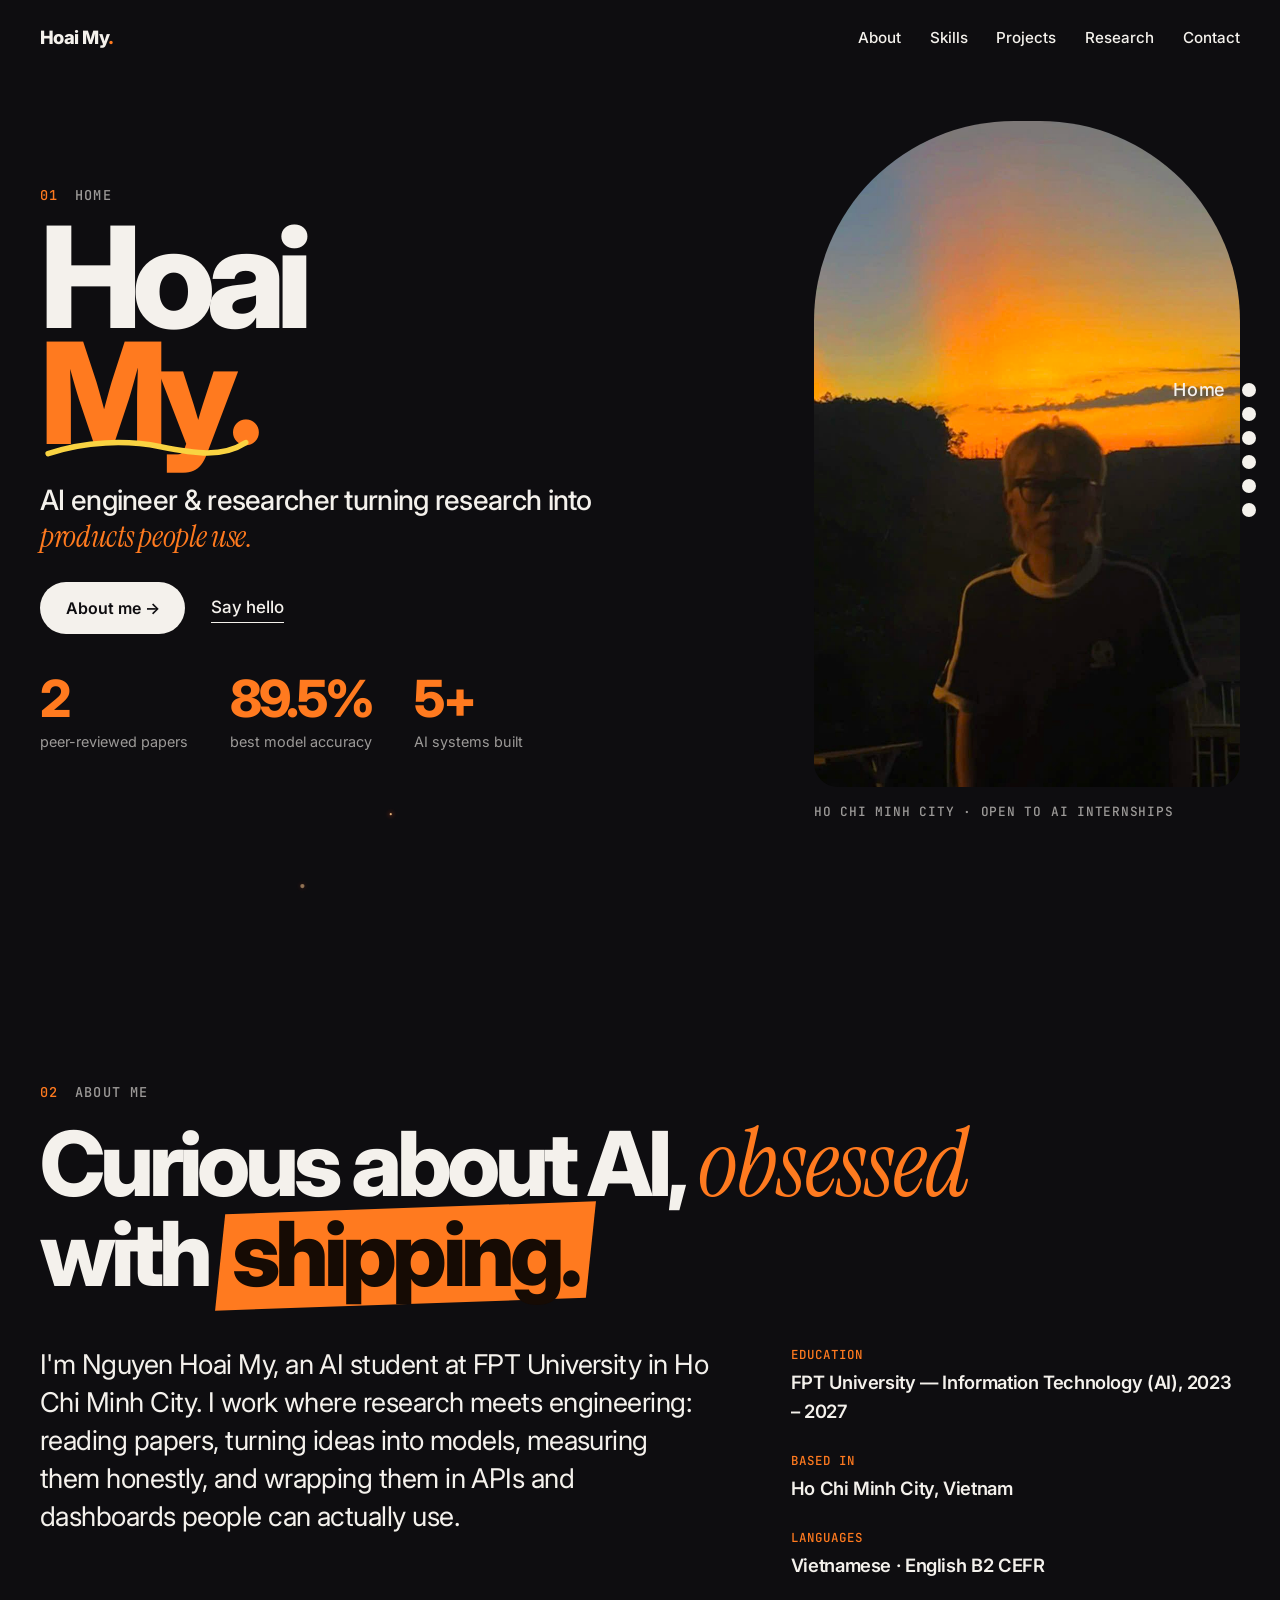
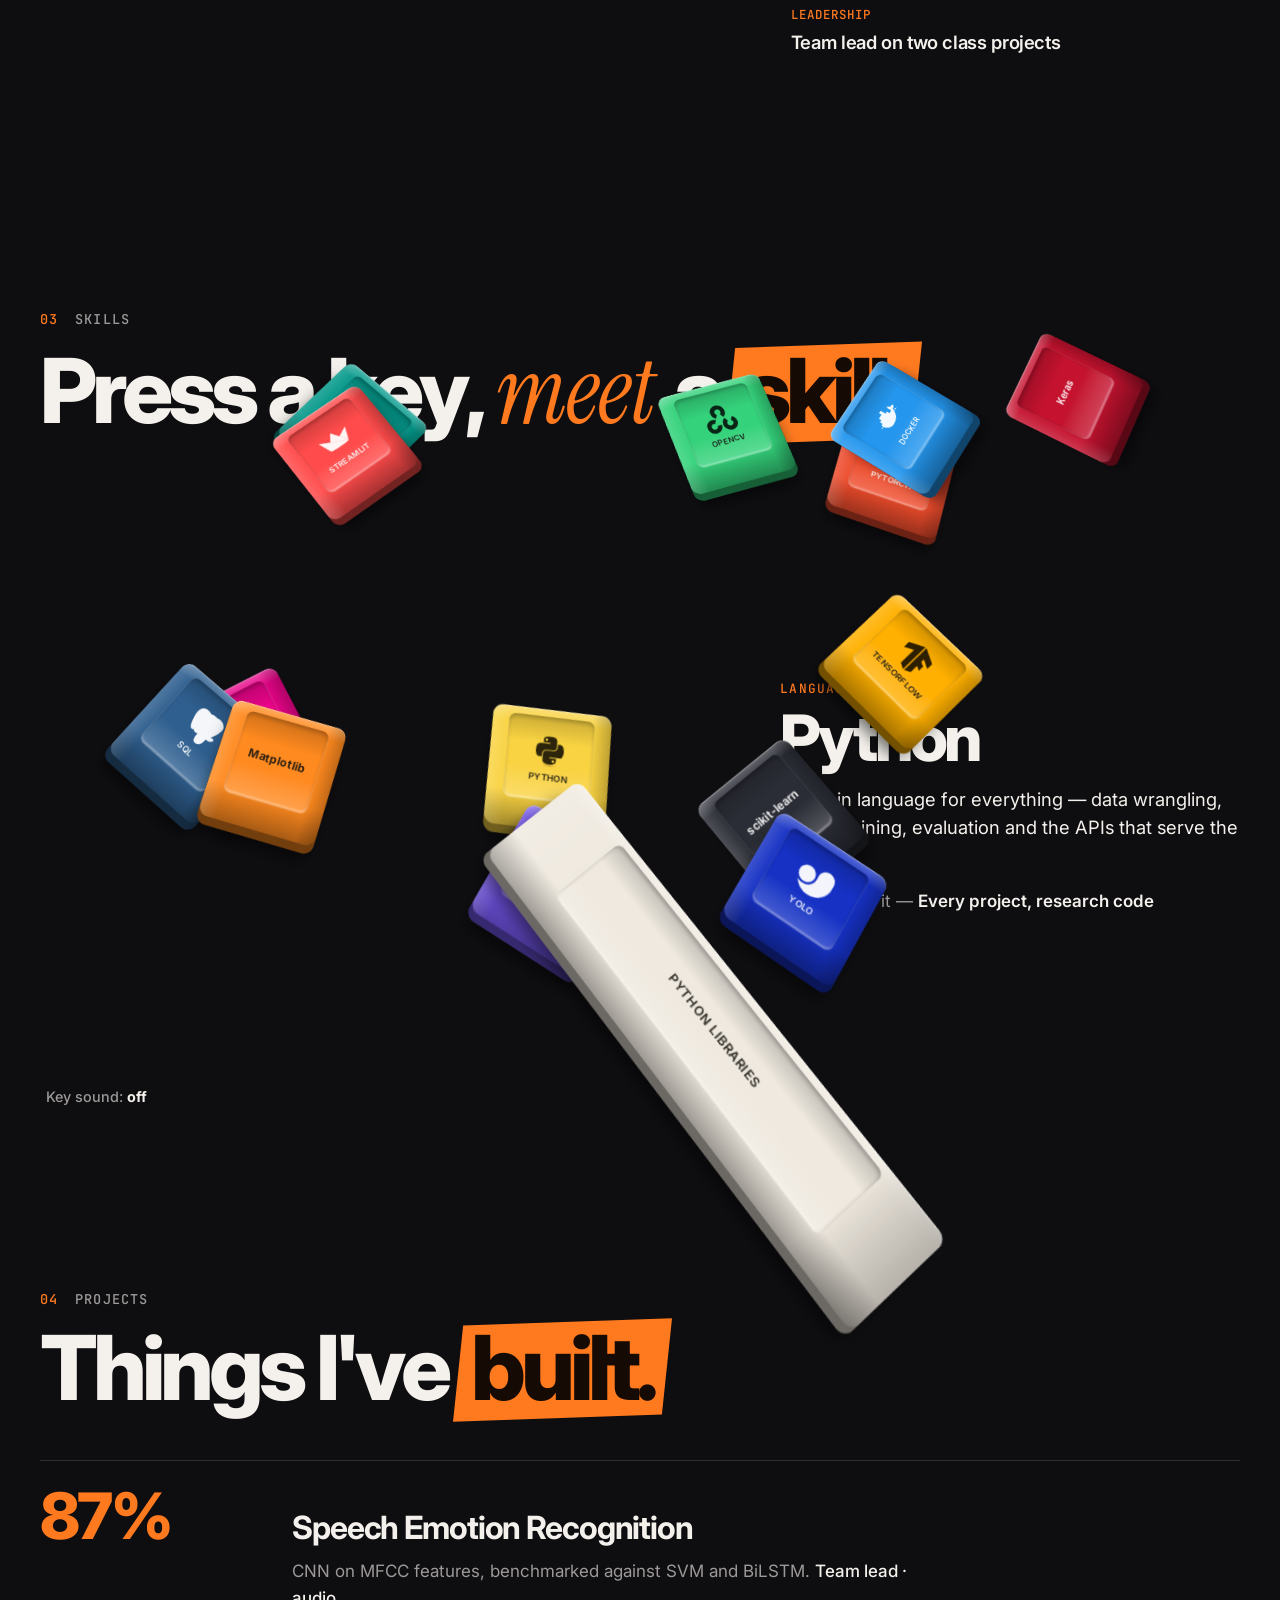
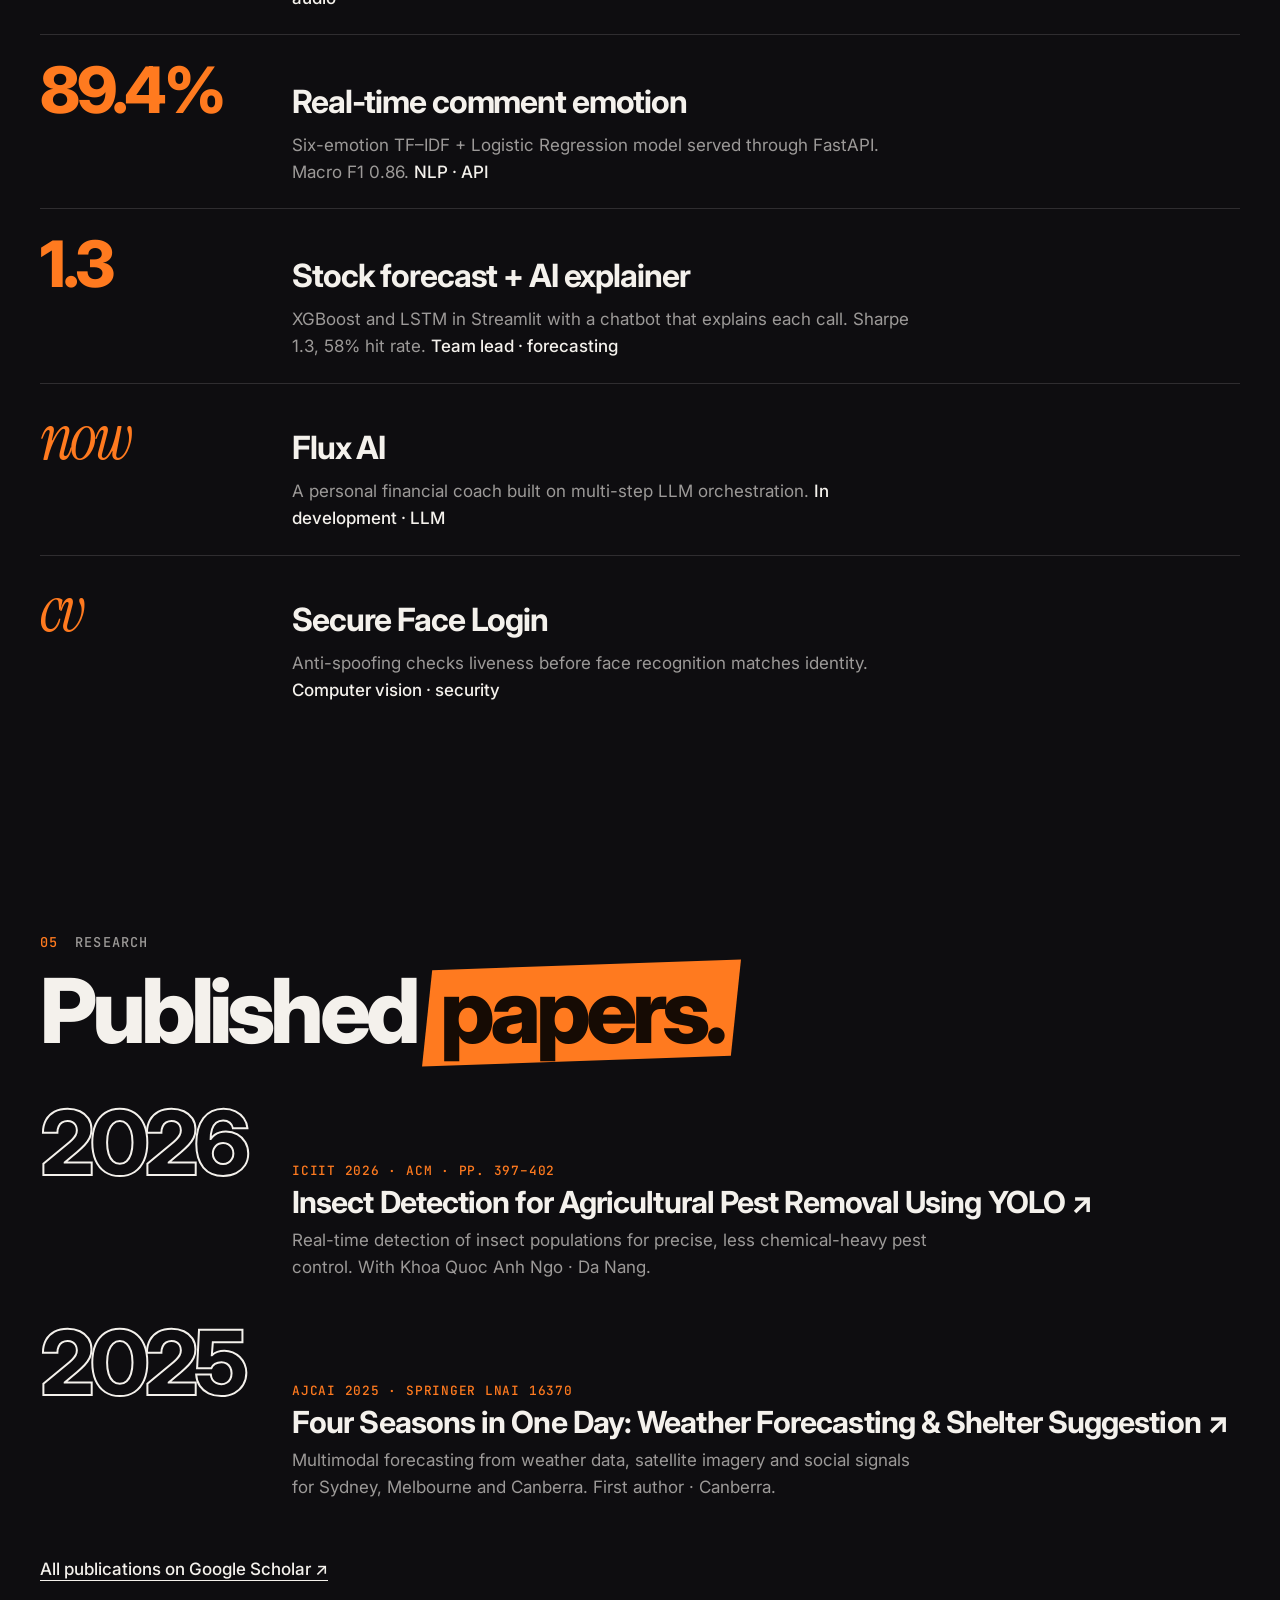
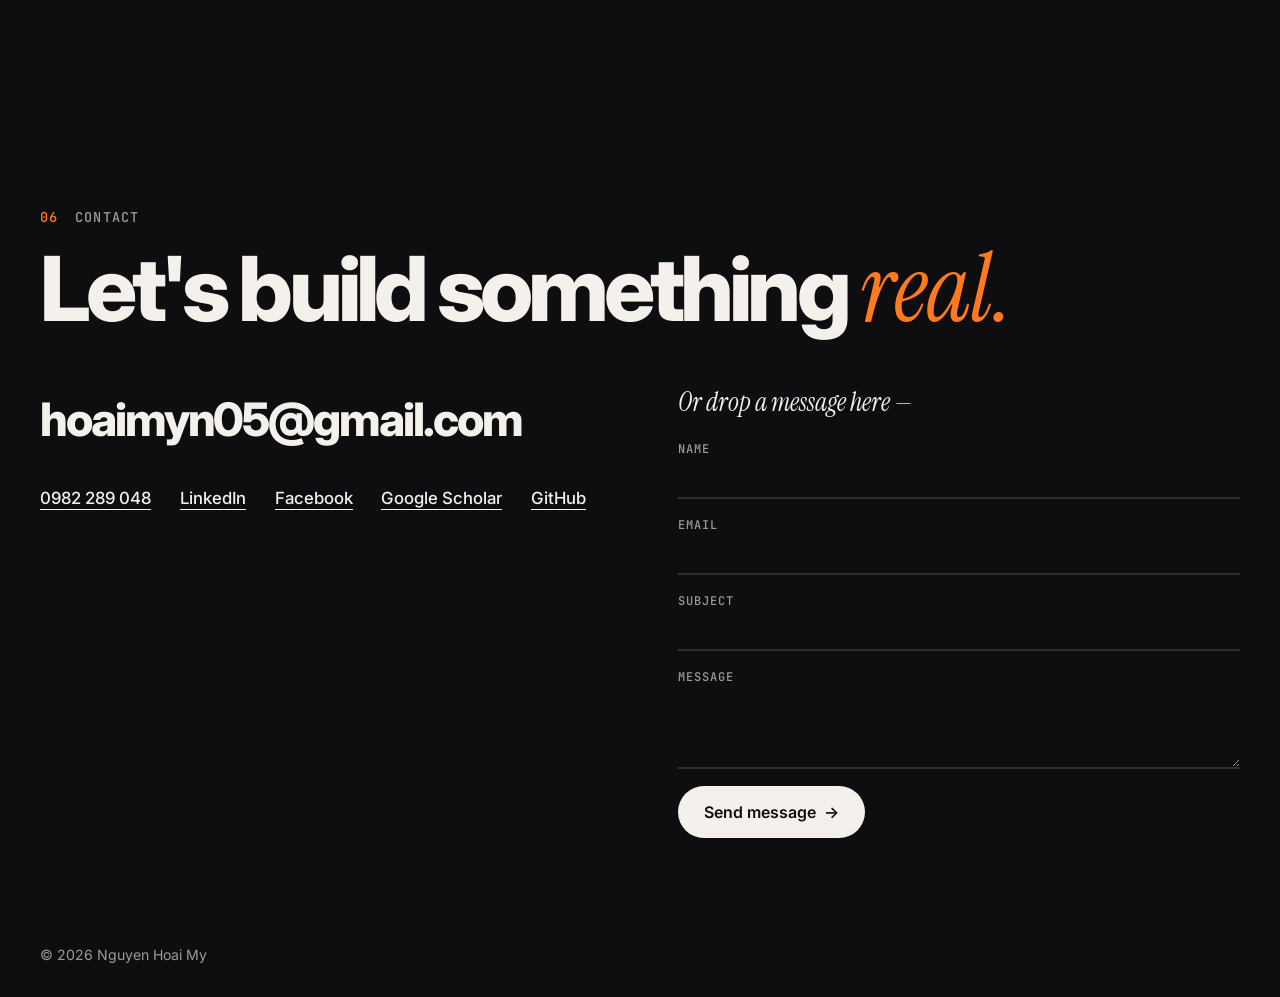
==== commit 78627022: "feat: colour-scene redesign with mechanical keycaps, no boxes Removes cards, frames, stickers and ta" ====
--- a/index.html
+++ b/index.html
@@ -13,245 +13,206 @@
   <link rel="preload" as="image" href="assets/hoai-my.jpg" />
   <link rel="preconnect" href="https://fonts.googleapis.com" />
   <link rel="preconnect" href="https://fonts.gstatic.com" crossorigin />
-  <link href="https://fonts.googleapis.com/css2?family=Inter:wght@400;500;600;700&family=Instrument+Serif:ital@0;1&family=JetBrains+Mono:wght@500&display=swap" rel="stylesheet" />
+  <link href="https://fonts.googleapis.com/css2?family=Inter:wght@400;500;600;700;800&family=Instrument+Serif:ital@0;1&family=JetBrains+Mono:wght@500&display=swap" rel="stylesheet" />
   <link rel="stylesheet" href="styles.css" />
   <script defer src="fire-cursor.js"></script>
   <script defer src="script.js"></script>
 </head>
-<body>
+<body data-scene="home">
   <a class="skip-link" href="#main">Skip to content</a>
   <canvas id="fire" aria-hidden="true"></canvas>
-  <div class="aurora" aria-hidden="true"><i></i><i></i><i></i></div>
+  <div class="wipe" aria-hidden="true"><i></i><i></i><i></i><i></i><i></i><i></i></div>
 
   <header class="site-header">
-    <a class="brand" href="#home"><span class="brand-dot"></span>Hoai My</a>
-    <nav class="pill-nav" aria-label="Primary navigation">
-      <a href="#home">Home</a>
-      <a href="#about">About</a>
-      <a href="#skills">Skills</a>
-      <a href="#projects">Projects</a>
-      <a href="#research">Research</a>
+    <a class="brand" href="#home" data-wipe>Hoai My<span>.</span></a>
+    <nav aria-label="Primary navigation">
+      <a href="#about" data-wipe>About</a>
+      <a href="#skills" data-wipe>Skills</a>
+      <a href="#projects" data-wipe>Projects</a>
+      <a href="#research" data-wipe>Research</a>
+      <a href="#contact" data-wipe>Contact</a>
     </nav>
-    <a class="btn btn-light btn-sm" href="#contact">Contact</a>
   </header>
 
   <nav class="pager" aria-label="Page sections">
-    <a href="#home" data-label="Home"><span>01</span></a>
-    <a href="#about" data-label="About me"><span>02</span></a>
-    <a href="#skills" data-label="Skills"><span>03</span></a>
-    <a href="#projects" data-label="Projects"><span>04</span></a>
-    <a href="#research" data-label="Research"><span>05</span></a>
-    <a href="#contact" data-label="Contact"><span>06</span></a>
+    <a href="#home" data-label="Home" data-wipe></a>
+    <a href="#about" data-label="About me" data-wipe></a>
+    <a href="#skills" data-label="Skills" data-wipe></a>
+    <a href="#projects" data-label="Projects" data-wipe></a>
+    <a href="#research" data-label="Research" data-wipe></a>
+    <a href="#contact" data-label="Contact" data-wipe></a>
   </nav>
 
   <main id="main">
     <!-- 01 Home -->
-    <section class="page home" id="home">
-      <h1 class="giant" aria-label="Hoai My">
-        <span class="giant-line" data-split>Hoai</span><span class="giant-line grad"><span data-split>My</span><span class="giant-dot">.</span><svg class="scribble" viewBox="0 0 300 40" aria-hidden="true"><path d="M6 28C60 10 120 8 170 18S260 34 294 12"/></svg></span>
-      </h1>
-      <span class="sticker sticker-hero" aria-hidden="true">AI engineer ✦ researcher</span>
-      <div class="bento hero-bento">
-        <article class="tile intro reveal">
-          <p class="status"><span class="dot"></span>Open to AI internships</p>
-          <p class="intro-text">AI engineer &amp; researcher turning research into <em class="grad-text">products people use.</em></p>
-          <div class="actions">
-            <a class="btn btn-grad" href="#about">About me <span aria-hidden="true">→</span></a>
-            <a class="btn btn-ghost" href="#contact">Say hello</a>
+    <section class="page home" id="home" data-scene="home">
+      <div class="home-grid">
+        <div class="home-text">
+          <p class="index"><b>01</b> Home</p>
+          <h1 class="giant" aria-label="Hoai My">
+            <span class="line" data-split>Hoai</span>
+            <span class="line accent"><span data-split>My.</span><svg class="scribble" viewBox="0 0 300 40" aria-hidden="true"><path d="M6 28C60 10 120 8 170 18S260 34 294 12"/></svg></span>
+          </h1>
+          <p class="lead reveal">AI engineer &amp; researcher turning research into <em>products people use.</em></p>
+          <div class="actions reveal">
+            <a class="btn btn-solid" href="#about" data-wipe>About me →</a>
+            <a class="link" href="#contact" data-wipe>Say hello</a>
           </div>
-        </article>
-        <figure class="tile photo reveal">
+          <dl class="numbers reveal">
+            <div><dt data-count="2">2</dt><dd>peer-reviewed papers</dd></div>
+            <div><dt data-count="89.5" data-decimals="1" data-suffix="%">89.5%</dt><dd>best model accuracy</dd></div>
+            <div><dt data-count="5" data-suffix="+">5+</dt><dd>AI systems built</dd></div>
+          </dl>
+        </div>
+        <figure class="portrait reveal">
           <img src="assets/hoai-my.jpg" width="960" height="1280" alt="Nguyen Hoai My standing in front of a sunset" />
-          <figcaption><span>📍 Ho Chi Minh City</span><span>FPT University · AI</span></figcaption>
+          <figcaption>Ho Chi Minh City · open to AI internships</figcaption>
         </figure>
-        <article class="tile stat stat-a reveal">
-          <b class="grad-text" data-count="2">2</b>
-          <span>peer-reviewed papers<br /><small>AJCAI 2025 · ICIIT 2026</small></span>
-        </article>
-        <article class="tile stat stat-b reveal">
-          <b class="grad-text" data-count="89.5" data-decimals="1" data-suffix="%">89.5%</b>
-          <span>best model accuracy<br /><small>real-time emotion API</small></span>
-        </article>
-      </div>
-      <a class="next" href="#about" aria-label="Next: About me"><span>Scroll</span><i></i></a>
+      </div>
     </section>
 
     <!-- 02 About -->
-    <section class="page" id="about">
-      <header class="page-head reveal">
-        <p class="eyebrow">02 — About me</p>
-        <h2 class="fx"><span class="outline">Curious</span> about AI, <em class="grad-text">obsessed with</em> <mark>shipping.</mark></h2>
-        <span class="sticker" aria-hidden="true">hi, it's me 👋</span>
-      </header>
-      <div class="bento about-bento">
-        <article class="tile about-story reveal">
-          <p class="about-lead">I'm Nguyen Hoai My, an AI student at FPT University in Ho Chi Minh City.</p>
-          <p>I work where research meets engineering: reading papers, turning ideas into models, measuring them honestly, and wrapping them in APIs and dashboards people can actually use. So far that has meant speech emotion recognition, real-time text analytics, stock forecasting with an explaining chatbot, and two peer-reviewed papers on multimodal weather forecasting and YOLO-based pest detection.</p>
-          <p>I like leading small teams, writing clean pipelines, and the moment a demo works for someone other than me.</p>
-        </article>
-        <article class="tile fact reveal"><span>Education</span><b>FPT University</b><small>Information Technology · AI · 2023 – 2027</small></article>
-        <article class="tile fact reveal"><span>Based in</span><b>Ho Chi Minh City</b><small>Vietnam · open to remote</small></article>
-        <article class="tile fact reveal"><span>Languages</span><b>Vietnamese · English</b><small>English B2 CEFR · reads &amp; writes research</small></article>
-        <article class="tile fact reveal"><span>Leadership</span><b data-count="2">2</b><small>class projects led as team lead</small></article>
+    <section class="page" id="about" data-scene="about">
+      <p class="index"><b>02</b> About me</p>
+      <h2 class="title fx">Curious about AI, <em>obsessed</em> with <mark>shipping.</mark></h2>
+      <div class="about-grid">
+        <p class="about-lead reveal">I'm Nguyen Hoai My, an AI student at FPT University in Ho Chi Minh City. I work where research meets engineering: reading papers, turning ideas into models, measuring them honestly, and wrapping them in APIs and dashboards people can actually use.</p>
+        <dl class="facts reveal">
+          <div><dt>Education</dt><dd>FPT University — Information Technology (AI), 2023 – 2027</dd></div>
+          <div><dt>Based in</dt><dd>Ho Chi Minh City, Vietnam</dd></div>
+          <div><dt>Languages</dt><dd>Vietnamese · English B2 CEFR</dd></div>
+          <div><dt>Leadership</dt><dd>Team lead on two class projects</dd></div>
+        </dl>
       </div>
     </section>
 
     <!-- 03 Skills -->
-    <section class="page" id="skills">
-      <header class="page-head reveal">
-        <p class="eyebrow">03 — Skills</p>
-        <h2 class="fx">Press a <span class="outline">key,</span> <em class="grad-text">meet a</em> <mark>skill.</mark></h2>
-        <span class="sticker sticker-alt" aria-hidden="true">try hovering ↓</span>
-      </header>
+    <section class="page" id="skills" data-scene="skills">
+      <p class="index"><b>03</b> Skills</p>
+      <h2 class="title fx">Press a key, <em>meet</em> a <mark>skill.</mark></h2>
       <div class="skills-layout">
-        <div class="keyboard-wrap reveal">
-          <div class="keyboard-stage">
-          <div class="keyboard" role="group" aria-label="Skills keyboard. Hover or focus a key to read about the skill.">
-            <div class="krow">
-              <button class="key" style="--i:0; --c:#ffd43b" data-skill="python"><img src="assets/logos/python.svg" alt="" width="40" height="40" /><span>Python</span></button>
-              <button class="key" style="--i:1; --c:#4dabcf" data-skill="numpy"><img src="assets/logos/numpy.svg" alt="" width="40" height="40" /><span>NumPy</span></button>
-              <button class="key" style="--i:2; --c:#e70488" data-skill="pandas"><img src="assets/logos/pandas.svg" alt="" width="40" height="40" /><span>pandas</span></button>
-              <button class="key" style="--i:3; --c:#336791" data-skill="sql"><img src="assets/logos/sql.svg" alt="" width="40" height="40" /><span>SQL</span></button>
-              <button class="key" style="--i:4; --c:#11557c" data-skill="matplotlib"><img src="assets/logos/matplotlib.svg" alt="" width="40" height="40" /><span>Matplotlib</span></button>
-            </div>
-            <div class="krow">
-              <button class="key" style="--i:5; --c:#4c86b8" data-skill="seaborn"><img src="assets/logos/seaborn.svg" alt="" width="40" height="40" /><span>Seaborn</span></button>
-              <button class="key" style="--i:6; --c:#ee4c2c" data-skill="pytorch"><img src="assets/logos/pytorch.svg" alt="" width="40" height="40" /><span>PyTorch</span></button>
-              <button class="key" style="--i:7; --c:#ff8f00" data-skill="tensorflow"><img src="assets/logos/tensorflow.svg" alt="" width="40" height="40" /><span>TensorFlow</span></button>
-              <button class="key" style="--i:8; --c:#d00000" data-skill="keras"><img src="assets/logos/keras.svg" alt="" width="40" height="40" /><span>Keras</span></button>
-              <button class="key" style="--i:9; --c:#f7931e" data-skill="sklearn"><img src="assets/logos/sklearn.svg" alt="" width="40" height="40" /><span>scikit-learn</span></button>
-            </div>
-            <div class="krow">
-              <button class="key" style="--i:10; --c:#189fdd" data-skill="xgboost"><img src="assets/logos/xgboost.svg" alt="" width="40" height="40" /><span>XGBoost</span></button>
-              <button class="key" style="--i:11; --c:#5c3ee8" data-skill="opencv"><img src="assets/logos/opencv.svg" alt="" width="40" height="40" /><span>OpenCV</span></button>
-              <button class="key" style="--i:12; --c:#0b23a9" data-skill="yolo"><img src="assets/logos/yolo.svg" alt="" width="40" height="40" /><span>YOLO</span></button>
-              <button class="key" style="--i:13; --c:#2496ed" data-skill="docker"><img src="assets/logos/docker.svg" alt="" width="40" height="40" /><span>Docker</span></button>
-              <button class="key" style="--i:14; --c:#05998b" data-skill="fastapi"><img src="assets/logos/fastapi.svg" alt="" width="40" height="40" /><span>FastAPI</span></button>
-            </div>
-            <div class="krow">
-              <button class="key" style="--i:15; --c:#ff4b4b" data-skill="streamlit"><img src="assets/logos/streamlit.svg" alt="" width="40" height="40" /><span>Streamlit</span></button>
-              <button class="key key-space" style="--i:16; --c:#ff7a1f" data-skill="libs"><span class="space-logos" aria-hidden="true"><img src="assets/logos/python.svg" alt="" /><img src="assets/logos/numpy.svg" alt="" /><img src="assets/logos/pandas.svg" alt="" /></span><span>Python libraries</span></button>
+        <div class="keyboard-stage">
+          <div class="keyboard" role="group" aria-label="Skills keyboard. Hover, tap or focus a key to read about the skill.">
+            <div class="krow">
+              <button class="key ink-dark" style="--i:0; --c:#f9d342" data-skill="python"><span class="cap"><img src="assets/logos/python.svg" alt="" /><span>Python</span></span></button>
+              <button class="key" style="--i:1; --c:#3a9fc9" data-skill="numpy"><span class="cap"><img src="assets/logos/numpy.svg" alt="" /><span>NumPy</span></span></button>
+              <button class="key" style="--i:2; --c:#e70488" data-skill="pandas"><span class="cap"><img src="assets/logos/pandas.svg" alt="" /><span>pandas</span></span></button>
+              <button class="key" style="--i:3; --c:#2f5f8f" data-skill="sql"><span class="cap"><img src="assets/logos/sql.svg" alt="" /><span>SQL</span></span></button>
+              <button class="key ink-dark text-legend" style="--i:4; --c:#ff8a1f" data-skill="matplotlib"><span class="cap"><img src="assets/logos/matplotlib.svg" alt="" /><span>Matplotlib</span></span></button>
+            </div>
+            <div class="krow">
+              <button class="key text-legend" style="--i:5; --c:#7a5af8" data-skill="seaborn"><span class="cap"><img src="assets/logos/seaborn.svg" alt="" /><span>Seaborn</span></span></button>
+              <button class="key" style="--i:6; --c:#ee4c2c" data-skill="pytorch"><span class="cap"><img src="assets/logos/pytorch.svg" alt="" /><span>PyTorch</span></span></button>
+              <button class="key ink-dark" style="--i:7; --c:#ffb000" data-skill="tensorflow"><span class="cap"><img src="assets/logos/tensorflow.svg" alt="" /><span>TensorFlow</span></span></button>
+              <button class="key text-legend" style="--i:8; --c:#c4122f" data-skill="keras"><span class="cap"><img src="assets/logos/keras.svg" alt="" /><span>Keras</span></span></button>
+              <button class="key text-legend" style="--i:9; --c:#2b2d36" data-skill="sklearn"><span class="cap"><img src="assets/logos/sklearn.svg" alt="" /><span>scikit-learn</span></span></button>
+            </div>
+            <div class="krow">
+              <button class="key" style="--i:10; --c:#1592d1" data-skill="xgboost"><span class="cap"><img src="assets/logos/xgboost.svg" alt="" /><span>XGBoost</span></span></button>
+              <button class="key ink-dark" style="--i:11; --c:#34d27b" data-skill="opencv"><span class="cap"><img src="assets/logos/opencv.svg" alt="" /><span>OpenCV</span></span></button>
+              <button class="key" style="--i:12; --c:#1631c4" data-skill="yolo"><span class="cap"><img src="assets/logos/yolo.svg" alt="" /><span>YOLO</span></span></button>
+              <button class="key" style="--i:13; --c:#2496ed" data-skill="docker"><span class="cap"><img src="assets/logos/docker.svg" alt="" /><span>Docker</span></span></button>
+              <button class="key" style="--i:14; --c:#05998b" data-skill="fastapi"><span class="cap"><img src="assets/logos/fastapi.svg" alt="" /><span>FastAPI</span></span></button>
+            </div>
+            <div class="krow">
+              <button class="key" style="--i:15; --c:#ff4b4b" data-skill="streamlit"><span class="cap"><img src="assets/logos/streamlit.svg" alt="" /><span>Streamlit</span></span></button>
+              <button class="key key-space ink-dark" style="--i:16; --c:#efe9df" data-skill="libs"><span class="cap"><span>Python libraries</span></span></button>
             </div>
           </div>
-          </div>
-          <button class="sound-toggle" type="button" aria-pressed="false"><span class="sound-icon" aria-hidden="true">🔈</span> Key sound: <b>off</b></button>
+          <button class="sound-toggle link" type="button" aria-pressed="false">Key sound: <b>off</b></button>
         </div>
 
-        <aside class="tile key-note reveal" aria-live="polite">
+        <aside class="key-note" aria-live="polite">
           <p class="note-cat">Language</p>
-          <h3 class="note-name grad-text">Python</h3>
+          <h3 class="note-name">Python</h3>
           <p class="note-desc">My main language for everything — data wrangling, model training, evaluation and the APIs that serve the results.</p>
-          <p class="note-label">Where I use it</p>
-          <ul class="note-used"><li>Every project</li><li>Research code</li></ul>
-          <p class="note-hint">Hover, tap or tab through the keys</p>
+          <p class="note-used"><span>Where I use it —</span> <b>Every project, research code</b></p>
         </aside>
       </div>
     </section>
 
     <!-- 04 Projects -->
-    <section class="page" id="projects">
-      <header class="page-head reveal">
-        <p class="eyebrow">04 — Projects</p>
-        <h2 class="fx"><span class="outline">Things</span> I've <em class="grad-text">built.</em></h2>
-        <span class="sticker" aria-hidden="true">5 projects ✦</span>
-      </header>
-      <div class="bento work-bento">
-        <article class="tile project featured reveal">
-          <div class="tags"><span>Audio</span><span>CNN</span><span>Team lead</span></div>
-          <h3>Speech Emotion Recognition</h3>
-          <p>Hearing emotion in the voice: a CNN on MFCC features, benchmarked against SVM and BiLSTM baselines.</p>
-          <div class="metric"><b data-count="87" data-suffix="%">87%</b><span>accuracy</span></div>
-          <div class="wave" aria-hidden="true"></div>
-        </article>
-        <article class="tile project reveal">
-          <div class="tags"><span>NLP</span><span>FastAPI</span></div>
-          <h3>Real-time comment emotion</h3>
-          <p>Six-emotion classifier with TF–IDF and Logistic Regression, served live through an API.</p>
-          <div class="metric"><b data-count="89.5" data-decimals="1" data-suffix="%">89.5%</b><span>accuracy · F1 0.86</span></div>
-        </article>
-        <article class="tile project reveal">
-          <div class="tags"><span>Forecasting</span><span>LLM</span><span>Team lead</span></div>
-          <h3>Stock forecast + AI explainer</h3>
-          <p>XGBoost and LSTM forecasts in Streamlit, with a chatbot that explains every call.</p>
-          <div class="metric"><b data-count="1.3" data-decimals="1">1.3</b><span>Sharpe · 58% hit rate</span></div>
-        </article>
-        <article class="tile project reveal">
-          <div class="tags"><span>LLM</span><span>FinTech</span></div>
-          <h3>Flux AI</h3>
-          <p>A personal financial coach built on multi-step LLM orchestration.</p>
-          <div class="metric"><span class="live"><span class="dot"></span>In development</span></div>
-        </article>
-        <article class="tile project reveal">
-          <div class="tags"><span>Vision</span><span>Security</span></div>
-          <h3>Secure Face Login</h3>
-          <p>Anti-spoofing checks liveness before face recognition matches identity.</p>
-          <div class="metric"><span class="live">Liveness → identity</span></div>
-        </article>
-      </div>
+    <section class="page" id="projects" data-scene="projects">
+      <p class="index"><b>04</b> Projects</p>
+      <h2 class="title fx">Things I've <mark>built.</mark></h2>
+      <ol class="works">
+        <li class="work reveal">
+          <span class="work-metric" data-count="87" data-suffix="%">87%</span>
+          <div><h3>Speech Emotion Recognition</h3><p>CNN on MFCC features, benchmarked against SVM and BiLSTM. <i>Team lead · audio</i></p></div>
+        </li>
+        <li class="work reveal">
+          <span class="work-metric" data-count="89.5" data-decimals="1" data-suffix="%">89.5%</span>
+          <div><h3>Real-time comment emotion</h3><p>Six-emotion TF–IDF + Logistic Regression model served through FastAPI. Macro F1 0.86. <i>NLP · API</i></p></div>
+        </li>
+        <li class="work reveal">
+          <span class="work-metric" data-count="1.3" data-decimals="1">1.3</span>
+          <div><h3>Stock forecast + AI explainer</h3><p>XGBoost and LSTM in Streamlit with a chatbot that explains each call. Sharpe 1.3, 58% hit rate. <i>Team lead · forecasting</i></p></div>
+        </li>
+        <li class="work reveal">
+          <span class="work-metric small">now</span>
+          <div><h3>Flux AI</h3><p>A personal financial coach built on multi-step LLM orchestration. <i>In development · LLM</i></p></div>
+        </li>
+        <li class="work reveal">
+          <span class="work-metric small">cv</span>
+          <div><h3>Secure Face Login</h3><p>Anti-spoofing checks liveness before face recognition matches identity. <i>Computer vision · security</i></p></div>
+        </li>
+      </ol>
     </section>
 
     <!-- 05 Research -->
-    <section class="page" id="research">
-      <header class="page-head reveal">
-        <p class="eyebrow">05 — Research</p>
-        <h2 class="fx"><span class="outline">Published</span> <mark>papers.</mark></h2>
-        <span class="sticker sticker-alt" aria-hidden="true">ACM · Springer</span>
-      </header>
-      <div class="bento research-bento">
-        <a class="tile paper reveal" href="https://doi.org/10.1145/3805862.3805923">
-          <span class="year" aria-hidden="true">2026</span>
-          <span class="venue">ICIIT 2026 · ACM</span>
-          <h3>Insect Detection for Agricultural Pest Removal Using YOLO</h3>
-          <p>Real-time detection of insect populations for more precise, less chemical-heavy pest control. With Khoa Quoc Anh Ngo · Da Nang.</p>
-          <span class="read">Read paper <span aria-hidden="true">↗</span></span>
+    <section class="page" id="research" data-scene="research">
+      <p class="index"><b>05</b> Research</p>
+      <h2 class="title fx">Published <mark>papers.</mark></h2>
+      <div class="papers">
+        <a class="paper reveal" href="https://doi.org/10.1145/3805862.3805923">
+          <span class="year">2026</span>
+          <span class="venue">ICIIT 2026 · ACM · pp. 397–402</span>
+          <h3>Insect Detection for Agricultural Pest Removal Using YOLO <span aria-hidden="true">↗</span></h3>
+          <p>Real-time detection of insect populations for precise, less chemical-heavy pest control. With Khoa Quoc Anh Ngo · Da Nang.</p>
         </a>
-        <a class="tile paper reveal" href="https://doi.org/10.1007/978-981-95-4969-6_33">
-          <span class="year" aria-hidden="true">2025</span>
-          <span class="venue">AJCAI 2025 · Springer LNAI</span>
-          <h3>Four Seasons in One Day: Weather Forecasting &amp; Shelter Suggestion</h3>
+        <a class="paper reveal" href="https://doi.org/10.1007/978-981-95-4969-6_33">
+          <span class="year">2025</span>
+          <span class="venue">AJCAI 2025 · Springer LNAI 16370</span>
+          <h3>Four Seasons in One Day: Weather Forecasting &amp; Shelter Suggestion <span aria-hidden="true">↗</span></h3>
           <p>Multimodal forecasting from weather data, satellite imagery and social signals for Sydney, Melbourne and Canberra. First author · Canberra.</p>
-          <span class="read">Read paper <span aria-hidden="true">↗</span></span>
         </a>
       </div>
-      <p class="more reveal"><a href="https://scholar.google.com/citations?user=iMd_5b4AAAAJ&amp;hl=vi">All publications on Google Scholar ↗</a></p>
+      <p class="reveal"><a class="link" href="https://scholar.google.com/citations?user=iMd_5b4AAAAJ&amp;hl=vi">All publications on Google Scholar ↗</a></p>
     </section>
 
     <!-- 06 Contact -->
-    <section class="page" id="contact">
+    <section class="page contact" id="contact" data-scene="contact">
+      <p class="index"><b>06</b> Contact</p>
+      <h2 class="title fx">Let's build something <em>real.</em></h2>
       <div class="contact-grid">
-        <div class="cta reveal">
-          <p class="eyebrow">06 — Contact</p>
-          <h2 class="fx">Let's <span class="outline-dark">build</span> something <em>real.</em></h2>
-          <a class="cta-mail" href="mailto:hoaimyn05@gmail.com">hoaimyn05@gmail.com <span aria-hidden="true">↗</span></a>
-          <div class="cta-links">
-            <a href="tel:+84982289048">0982 289 048</a>
-            <a href="https://www.linkedin.com/in/hoimy935/">LinkedIn</a>
-            <a href="https://www.facebook.com/hoimy.935/">Facebook</a>
-            <a href="https://scholar.google.com/citations?user=iMd_5b4AAAAJ&amp;hl=vi">Scholar</a>
-            <a href="https://github.com/hoaimyn05">GitHub</a>
-          </div>
+        <div class="contact-info reveal">
+          <a class="mail" href="mailto:hoaimyn05@gmail.com">hoaimyn05@gmail.com</a>
+          <ul class="socials">
+            <li><a class="link" href="tel:+84982289048">0982 289 048</a></li>
+            <li><a class="link" href="https://www.linkedin.com/in/hoimy935/">LinkedIn</a></li>
+            <li><a class="link" href="https://www.facebook.com/hoimy.935/">Facebook</a></li>
+            <li><a class="link" href="https://scholar.google.com/citations?user=iMd_5b4AAAAJ&amp;hl=vi">Google Scholar</a></li>
+            <li><a class="link" href="https://github.com/hoaimyn05">GitHub</a></li>
+          </ul>
         </div>
-
-        <form class="tile mail-form reveal" action="https://formsubmit.co/hoaimyn05@gmail.com" method="POST">
-          <h3>Send me a message</h3>
-          <p class="form-sub">It lands straight in my inbox.</p>
+        <form class="mail-form reveal" action="https://formsubmit.co/hoaimyn05@gmail.com" method="POST">
+          <p class="form-title">Or drop a message here —</p>
           <input type="text" name="_honey" class="honey" tabindex="-1" autocomplete="off" aria-hidden="true" />
           <input type="hidden" name="_captcha" value="false" />
           <input type="hidden" name="_template" value="table" />
-          <label class="field"><span>Your name</span><input name="name" type="text" required autocomplete="name" placeholder="Jane Doe" /></label>
-          <label class="field"><span>Your email</span><input name="email" type="email" required autocomplete="email" placeholder="jane@company.com" /></label>
-          <label class="field"><span>Subject</span><input name="_subject" type="text" placeholder="Internship opportunity" /></label>
-          <label class="field"><span>Message</span><textarea name="message" rows="5" required placeholder="Hi Hoai My, …"></textarea></label>
-          <button class="btn btn-grad send" type="submit"><span class="send-label">Send message</span> <span aria-hidden="true">→</span></button>
+          <label class="field"><span>Name</span><input name="name" type="text" required autocomplete="name" /></label>
+          <label class="field"><span>Email</span><input name="email" type="email" required autocomplete="email" /></label>
+          <label class="field"><span>Subject</span><input name="_subject" type="text" /></label>
+          <label class="field"><span>Message</span><textarea name="message" rows="3" required></textarea></label>
+          <button class="btn btn-solid send" type="submit"><span class="send-label">Send message</span> →</button>
           <p class="form-status" role="status"></p>
         </form>
       </div>
+      <footer>
+        <span>© <span id="year"></span> Nguyen Hoai My</span>
+        <img class="visitors" src="https://visitor-badge.laobi.icu/badge?page_id=hoaimyn05.github.io&amp;left_text=visitors&amp;left_color=%23160b04&amp;right_color=%23160b04" alt="Visitor count" loading="lazy" onerror="this.remove()" />
+      </footer>
     </section>
   </main>
-
-  <footer>
-    <span>© <span id="year"></span> Nguyen Hoai My</span>
-    <img class="visitors" src="https://visitor-badge.laobi.icu/badge?page_id=hoaimyn05.github.io&amp;left_text=visitors&amp;left_color=%231a1a1c&amp;right_color=%23ff7a1a" alt="Visitor count" loading="lazy" onerror="this.remove()" />
-  </footer>
 </body>
 </html>
--- a/styles.css
+++ b/styles.css
@@ -1,310 +1,213 @@
+/* Each page is a "scene" with its own keycap colour; the body fades between them */
 :root {
-  --bg: #0c0c0d;
-  --text: #f4f1ec;
-  --muted: #98928c;
-  --tile: rgba(255, 255, 255, 0.035);
-  --border: rgba(255, 255, 255, 0.08);
-  --accent: #ff7a1f;
-  --grad: linear-gradient(100deg, #ff5e1a 0%, #ff9a3d 45%, #ffd2a1 100%);
-  --sunset: linear-gradient(125deg, #ff5e1a 0%, #ff8f3a 38%, #ffc477 68%, #9db7dc 100%);
-  --radius: 28px;
   --max: 1200px;
   --ease: cubic-bezier(.2, .8, .2, 1);
   --serif: "Instrument Serif", Georgia, serif;
-}
+  --mono: "JetBrains Mono", ui-monospace, monospace;
+}
+body { --bg: #0e0d10; --text: #f4f1ec; --muted: rgba(244,241,236,.62); --accent: #ff7a1f; --mark: #ff7a1f; --mark-ink: #160b04; --line: rgba(244,241,236,.14); }
+body[data-scene="about"] { --bg: #2f5f8f; --text: #ffffff; --muted: rgba(255,255,255,.72); --accent: #f9d342; --mark: #f9d342; --mark-ink: #1b1a10; --line: rgba(255,255,255,.22); }
+body[data-scene="skills"] { --bg: #15131b; --text: #f4f1ec; --muted: rgba(244,241,236,.62); --accent: #7a5af8; --mark: #7a5af8; --mark-ink: #ffffff; --line: rgba(244,241,236,.14); }
+body[data-scene="projects"] { --bg: #05998b; --text: #ffffff; --muted: rgba(255,255,255,.78); --accent: #f9d342; --mark: #f9d342; --mark-ink: #1b1a10; --line: rgba(255,255,255,.28); }
+body[data-scene="research"] { --bg: #1631c4; --text: #ffffff; --muted: rgba(255,255,255,.74); --accent: #34d27b; --mark: #34d27b; --mark-ink: #06210f; --line: rgba(255,255,255,.24); }
+body[data-scene="contact"] { --bg: #ff8a1f; --text: #160b04; --muted: rgba(22,11,4,.68); --accent: #160b04; --mark: #160b04; --mark-ink: #ff8a1f; --line: rgba(22,11,4,.25); }
 
 * { box-sizing: border-box; }
 html { scroll-behavior: smooth; overflow-x: clip; }
-body { margin: 0; min-width: 320px; color: var(--text); background: var(--bg); font: 400 17px/1.6 Inter, system-ui, sans-serif; -webkit-font-smoothing: antialiased; }
+body { overflow-x: clip; margin: 0; min-width: 320px; color: var(--text); background: var(--bg); font: 400 17px/1.6 Inter, system-ui, sans-serif; -webkit-font-smoothing: antialiased; transition: background-color .9s var(--ease), color .9s var(--ease); }
 a { color: inherit; text-decoration: none; }
-em { font-family: var(--serif); font-style: italic; font-weight: 400; letter-spacing: -.01em; }
-.grad-text { background: var(--grad); -webkit-background-clip: text; background-clip: text; color: transparent; }
-::selection { background: var(--accent); color: #111; }
-.skip-link { position: fixed; left: 1rem; top: -4rem; z-index: 100; padding: .75rem 1rem; background: var(--text); color: var(--bg); border-radius: 8px; }
+em { font-family: var(--serif); font-style: italic; font-weight: 400; letter-spacing: -.01em; color: var(--accent); transition: color .9s var(--ease); }
+::selection { background: var(--mark); color: var(--mark-ink); }
+.skip-link { position: fixed; left: 1rem; top: -4rem; z-index: 100; padding: .75rem 1rem; background: var(--text); color: var(--bg); }
 .skip-link:focus { top: 1rem; }
-:focus-visible { outline: 2px solid var(--accent); outline-offset: 4px; border-radius: 6px; }
+:focus-visible { outline: 2px solid var(--accent); outline-offset: 4px; }
 
 #fire { position: fixed; inset: 0; z-index: 95; width: 100%; height: 100%; pointer-events: none; }
 .fire-cursor, .fire-cursor a, .fire-cursor button { cursor: none; }
 
-/* Soft sunset light drifting behind the top of the page */
-.aurora { position: absolute; inset: 0 0 auto; height: 1100px; z-index: -1; overflow: hidden; pointer-events: none; }
-.aurora i { position: absolute; border-radius: 50%; filter: blur(90px); opacity: .5; animation: drift 16s ease-in-out infinite alternate; }
-.aurora i:nth-child(1) { width: 520px; height: 520px; left: 52%; top: 120px; background: #ff5e1a; opacity: .32; }
-.aurora i:nth-child(2) { width: 420px; height: 420px; left: 72%; top: 360px; background: #ffb35c; opacity: .22; animation-delay: -5s; }
-.aurora i:nth-child(3) { width: 380px; height: 380px; left: 8%; top: 520px; background: #6f8fc0; opacity: .14; animation-delay: -9s; }
-@keyframes drift { to { transform: translate(-80px, 60px) scale(1.15); } }
+/* Scene wipe: keycap-coloured bars sweep up, the page jumps, then they sweep away */
+.wipe { position: fixed; inset: 0; z-index: 90; display: flex; pointer-events: none; }
+.wipe i { flex: 1; background: var(--w); transform: scaleY(0); transform-origin: bottom; transition: transform .5s cubic-bezier(.7, 0, .3, 1); transition-delay: calc(var(--n) * 45ms); }
+.wipe i:nth-child(1) { --w: #f9d342; --n: 0; } .wipe i:nth-child(2) { --w: #ee4c2c; --n: 1; } .wipe i:nth-child(3) { --w: #7a5af8; --n: 2; }
+.wipe i:nth-child(4) { --w: #05998b; --n: 3; } .wipe i:nth-child(5) { --w: #2496ed; --n: 4; } .wipe i:nth-child(6) { --w: #ff8a1f; --n: 5; }
+.wipe.cover i { transform: scaleY(1); }
+.wipe.leave i { transform-origin: top; }
+
+/* Plain links with a drawn underline */
+.link { position: relative; font-weight: 500; background: linear-gradient(currentColor, currentColor) 0 100% / 100% 1.5px no-repeat; padding-bottom: 2px; transition: background-size .45s var(--ease), color .3s; }
+.link:hover { background-size: 0 1.5px; background-position: 100% 100%; }
+.btn { display: inline-flex; align-items: center; gap: .5rem; height: 52px; padding: 0 1.6rem; border: 0; border-radius: 999px; font: 600 1rem Inter, sans-serif; cursor: pointer; transition: transform .3s var(--ease), background .9s var(--ease), color .9s var(--ease); }
+.btn:hover { transform: translateY(-3px) rotate(-1.5deg); }
+.btn-solid { background: var(--text); color: var(--bg); }
 
 /* Header */
-.site-header, main, footer { width: min(calc(100% - 40px), var(--max)); margin-inline: auto; }
-.site-header { position: sticky; top: 0; z-index: 50; display: flex; align-items: center; justify-content: space-between; gap: 1rem; height: 76px; }
-.site-header::before { content: ""; position: absolute; inset: 0 calc(50% - 50vw); z-index: -1; background: rgba(12,12,13,.72); backdrop-filter: blur(16px); -webkit-backdrop-filter: blur(16px); border-bottom: 1px solid var(--border); opacity: 0; transition: opacity .4s; }
-.site-header.scrolled::before { opacity: 1; }
-.brand { display: inline-flex; align-items: center; gap: .55rem; font-weight: 600; letter-spacing: -.01em; }
-.brand-dot { width: 12px; height: 12px; border-radius: 50%; background: var(--grad); box-shadow: 0 0 16px rgba(255,122,31,.8); }
-.pill-nav { display: flex; gap: .2rem; padding: .3rem; border: 1px solid var(--border); border-radius: 999px; background: rgba(20,20,22,.65); backdrop-filter: blur(16px); -webkit-backdrop-filter: blur(16px); }
-.pill-nav a { padding: .45rem 1rem; border-radius: 999px; color: var(--muted); font-size: .92rem; transition: color .3s, background .3s; }
-.pill-nav a:hover { color: var(--text); background: rgba(255,255,255,.07); }
-
-/* Buttons */
-.btn { display: inline-flex; align-items: center; gap: .5rem; height: 50px; padding: 0 1.4rem; border-radius: 999px; font-weight: 500; font-size: .98rem; white-space: nowrap; transition: transform .3s var(--ease), background .3s, color .3s, border-color .3s, box-shadow .3s; }
-.btn:hover { transform: translateY(-2px); }
-.btn span { transition: transform .3s var(--ease); }
-.btn:hover span { transform: translateX(4px); }
-.btn-sm { height: 42px; padding: 0 1.1rem; font-size: .92rem; }
-.btn-light { background: var(--text); color: var(--bg); }
-.btn-light:hover { background: #fff; }
-.btn-grad { background: var(--grad); color: #1a0d05; font-weight: 600; }
-.btn-grad:hover { box-shadow: 0 14px 40px -10px rgba(255,94,26,.8); }
-.btn-ghost { border: 1px solid var(--border); background: rgba(255,255,255,.03); }
-.btn-ghost:hover { border-color: rgba(255,255,255,.3); }
-
-/* Full-screen pages */
-.page { min-height: 100svh; display: flex; flex-direction: column; justify-content: center; padding: clamp(5rem, 9vw, 7rem) 0 clamp(3rem, 6vw, 5rem); scroll-margin-top: 0; }
-.page-head { margin-bottom: 2.4rem; }
-.page-head h2, .cta h2 { margin: 0; font-size: clamp(2.6rem, 6vw, 4.8rem); font-weight: 600; line-height: 1; letter-spacing: -.055em; }
-.page-head h2 em { font-size: 1.08em; padding-right: .06em; }
-.home { position: relative; justify-content: center; padding-top: 1.5rem; min-height: calc(100svh - 76px); }
-.next { position: absolute; left: 50%; bottom: 1.2rem; translate: -50% 0; display: grid; justify-items: center; gap: .4rem; color: var(--muted); font-size: .72rem; letter-spacing: .2em; text-transform: uppercase; }
-.next i { width: 1px; height: 30px; background: linear-gradient(var(--accent), transparent); animation: drip 1.8s ease-in-out infinite; transform-origin: top; }
-@keyframes drip { 0% { transform: scaleY(0); } 60% { transform: scaleY(1); opacity: 1; } 100% { opacity: 0; } }
-
-/* Page indicator on the right edge */
-.pager { position: fixed; right: clamp(10px, 2vw, 28px); top: 50%; z-index: 40; translate: 0 -50%; display: grid; gap: .55rem; }
-.pager a { position: relative; display: grid; place-items: center; width: 30px; height: 30px; border-radius: 50%; color: var(--muted); font: 500 .62rem "JetBrains Mono", monospace; transition: color .3s, background .3s; }
-.pager a span { opacity: .55; transition: opacity .3s; }
-.pager a::before { content: attr(data-label); position: absolute; right: 38px; padding: .25rem .6rem; border-radius: 999px; background: rgba(20,20,22,.85); color: var(--text); font: 500 .78rem Inter, sans-serif; white-space: nowrap; opacity: 0; translate: 6px 0; transition: opacity .3s, translate .3s var(--ease); pointer-events: none; }
-.pager a:hover::before, .pager a.active::before { opacity: 1; translate: 0 0; }
-.pager a.active { background: var(--grad); color: #1a0d05; }
-.pager a.active span, .pager a:hover span { opacity: 1; }
-.giant { display: flex; justify-content: space-between; margin: 0; font-size: clamp(5rem, 21vw, 17.5rem); font-weight: 700; line-height: .82; letter-spacing: -.075em; user-select: none; }
-.giant-line { display: inline-block; padding-right: .04em; background: linear-gradient(180deg, #fff 30%, rgba(255,255,255,.25)); -webkit-background-clip: text; background-clip: text; color: transparent; animation: rise 1.1s var(--ease) both; }
-.giant-line.grad { background: linear-gradient(180deg, #ffd2a1 10%, #ff7a1f 70%, rgba(255,94,26,.35)); -webkit-background-clip: text; background-clip: text; animation-delay: .12s; }
-.giant-dot { display: inline-block; animation: pulse-dot 2.4s ease-in-out infinite; }
-@keyframes pulse-dot { 50% { opacity: .35; } }
-@keyframes rise { from { opacity: 0; transform: translateY(30%); } }
-
-.bento { display: grid; grid-template-columns: repeat(12, 1fr); gap: 16px; }
-.tile { position: relative; overflow: hidden; isolation: isolate; padding: clamp(1.4rem, 2.6vw, 2rem); border: 1px solid var(--border); border-radius: var(--radius); background: var(--tile); backdrop-filter: blur(14px); -webkit-backdrop-filter: blur(14px); transition: transform .5s var(--ease), border-color .4s, background .4s; }
-.tile::before { content: ""; position: absolute; inset: 0; z-index: -1; background: radial-gradient(420px circle at var(--mx, 50%) var(--my, 50%), rgba(255,122,31,.16), transparent 60%); opacity: 0; transition: opacity .4s; }
-.tile:hover { border-color: rgba(255,154,61,.35); transform: translateY(-4px); }
-.tile:hover::before { opacity: 1; }
-
-.hero-bento { margin-top: clamp(-3.5rem, -4vw, -1.5rem); position: relative; }
-.home .photo { min-height: 440px; }
-.home .giant { font-size: clamp(5rem, 19vw, 15rem); }
-.intro { grid-column: 1 / 8; grid-row: 1; display: flex; flex-direction: column; justify-content: space-between; gap: 1.6rem; }
-.status { display: inline-flex; align-items: center; gap: .6rem; width: fit-content; margin: 0; padding: .35rem .85rem; border: 1px solid var(--border); border-radius: 999px; color: var(--muted); font-size: .88rem; }
-.dot { width: 7px; height: 7px; border-radius: 50%; background: #4ade80; box-shadow: 0 0 0 0 rgba(74,222,128,.6); animation: ping 2s infinite; }
-@keyframes ping { 70%, 100% { box-shadow: 0 0 0 8px rgba(74,222,128,0); } }
-.intro-text { margin: 0; font-size: clamp(1.8rem, 3.4vw, 2.9rem); font-weight: 500; line-height: 1.08; letter-spacing: -.04em; }
-.intro-text em { font-size: 1.08em; padding-right: .05em; }
-.actions { display: flex; flex-wrap: wrap; gap: .7rem; }
-.photo { grid-column: 8 / 13; grid-row: 1 / 3; margin: 0; padding: 0; min-height: 520px; }
-.photo img { position: absolute; inset: 0; width: 100%; height: 100%; object-fit: cover; filter: brightness(1.08) saturate(1.08); transition: transform 1.2s var(--ease), filter .6s; }
-.photo:hover img { transform: scale(1.06); filter: brightness(1.2) saturate(1.2); }
-.photo figcaption { position: absolute; left: 14px; right: 14px; bottom: 14px; display: flex; justify-content: space-between; gap: .5rem; flex-wrap: wrap; }
-.photo figcaption span { padding: .4rem .8rem; border-radius: 999px; background: rgba(12,12,13,.55); backdrop-filter: blur(12px); -webkit-backdrop-filter: blur(12px); font-size: .82rem; }
-.stat { grid-row: 2; display: flex; align-items: flex-end; gap: 1rem; }
-.stat-a { grid-column: 1 / 4; }
-.stat-b { grid-column: 4 / 8; }
-.stat b { font-size: clamp(3rem, 5.6vw, 4.6rem); font-weight: 600; line-height: .9; letter-spacing: -.06em; }
-.stat span { color: var(--text); font-size: .95rem; line-height: 1.35; padding-bottom: .2rem; }
-.stat small { color: var(--muted); font-size: .82rem; }
-
-/* Sections */
-.eyebrow { margin: 0 0 .8rem; color: var(--accent); font-size: .85rem; font-weight: 500; letter-spacing: .06em; text-transform: uppercase; }
-
-/* Work */
-.featured { grid-column: 1 / 8; grid-row: 1 / 3; min-height: 460px; background: radial-gradient(120% 90% at 100% 0%, rgba(255,122,31,.28), transparent 55%), radial-gradient(80% 70% at 0% 100%, rgba(157,183,220,.12), transparent 60%), var(--tile); }
-.work-bento .project:nth-child(2) { grid-column: 8 / 13; grid-row: 1; }
-.work-bento .project:nth-child(3) { grid-column: 8 / 13; grid-row: 2; }
-.work-bento .project:nth-child(4) { grid-column: 1 / 7; grid-row: 3; }
-.work-bento .project:nth-child(5) { grid-column: 7 / 13; grid-row: 3; }
-.project { display: flex; flex-direction: column; gap: .8rem; }
-.tags { display: flex; flex-wrap: wrap; gap: .4rem; }
-.tags span { padding: .25rem .7rem; border: 1px solid var(--border); border-radius: 999px; color: var(--muted); font-size: .78rem; }
-.project h3 { margin: .4rem 0 0; font-size: clamp(1.35rem, 2.2vw, 1.7rem); font-weight: 600; letter-spacing: -.03em; line-height: 1.15; }
-.featured h3 { font-size: clamp(2rem, 3.6vw, 2.8rem); letter-spacing: -.045em; }
-.project p { margin: 0; color: var(--muted); max-width: 520px; }
-.metric { display: flex; align-items: baseline; gap: .7rem; margin-top: auto; padding-top: .8rem; }
-.metric b { font-size: clamp(2.4rem, 4vw, 3.2rem); font-weight: 600; letter-spacing: -.05em; line-height: 1; background: var(--grad); -webkit-background-clip: text; background-clip: text; color: transparent; }
-.featured .metric b { font-size: clamp(4rem, 9vw, 7rem); }
-.metric span { color: var(--muted); font-size: .9rem; }
-.live { display: inline-flex; align-items: center; gap: .55rem; color: var(--text) !important; }
-.wave { position: absolute; right: 2rem; bottom: 2.2rem; z-index: -1; display: flex; align-items: center; gap: 5px; height: 110px; opacity: .8; }
-.wave i { width: 4px; height: var(--h, 40%); border-radius: 4px; background: linear-gradient(#ffd2a1, #ff5e1a); animation: bar 1.4s ease-in-out infinite alternate; animation-delay: var(--d, 0s); }
-@keyframes bar { to { transform: scaleY(.35); } }
-
-/* Research */
-.paper { grid-column: span 6; display: flex; flex-direction: column; gap: .9rem; min-height: 340px; }
-.year { position: absolute; right: -.08em; top: -.18em; z-index: -1; font-size: clamp(6rem, 12vw, 9.5rem); font-weight: 700; letter-spacing: -.07em; color: transparent; -webkit-text-stroke: 1px rgba(255,154,61,.28); transition: -webkit-text-stroke-color .4s, transform .6s var(--ease); }
-.paper:hover .year { -webkit-text-stroke-color: rgba(255,154,61,.7); transform: translateY(6px); }
-.venue { width: fit-content; padding: .3rem .8rem; border-radius: 999px; background: rgba(255,122,31,.14); color: #ffb680; font-size: .82rem; font-weight: 500; }
-.paper h3 { margin: 2.4rem 0 0; font-size: clamp(1.4rem, 2.4vw, 1.85rem); font-weight: 600; line-height: 1.15; letter-spacing: -.035em; }
-.paper p { margin: 0; color: var(--muted); }
-.read { margin-top: auto; font-weight: 500; }
-.read span { display: inline-block; transition: transform .3s var(--ease); }
-.paper:hover .read span { transform: translate(3px, -3px); }
-
-/* Contact */
-.cta { position: relative; overflow: hidden; padding: clamp(2rem, 5vw, 3.6rem); border-radius: 36px; background: var(--sunset); color: #160b04; }
-.cta::after { content: ""; position: absolute; right: -10%; top: -40%; width: 60%; aspect-ratio: 1; border-radius: 50%; background: radial-gradient(closest-side, rgba(255,255,255,.45), transparent); animation: drift 12s ease-in-out infinite alternate; pointer-events: none; }
-.cta .eyebrow { color: rgba(22,11,4,.65); }
-.cta h2 em { font-size: 1.1em; }
-.cta-mail { position: relative; z-index: 1; display: inline-block; margin-top: 2rem; font-size: clamp(1.4rem, 3vw, 2.4rem); font-weight: 600; letter-spacing: -.045em; overflow-wrap: anywhere; background: linear-gradient(#160b04, #160b04) 0 100% / 0 3px no-repeat; transition: background-size .6s var(--ease); }
-.cta-mail:hover { background-size: 100% 3px; }
-.cta-links { position: relative; z-index: 1; display: flex; flex-wrap: wrap; gap: .6rem; margin-top: 2rem; }
-.cta-links a { padding: .6rem 1.15rem; border-radius: 999px; background: rgba(22,11,4,.88); color: var(--text); font-size: .95rem; font-weight: 500; transition: transform .3s var(--ease), background .3s; }
-.cta-links a:hover { transform: translateY(-3px); background: #160b04; }
-
-/* About */
-.about-story { grid-column: 1 / 7; grid-row: 1 / 3; }
-.about-story p { margin: 0 0 1rem; color: var(--muted); font-size: 1.05rem; }
-.about-story .about-lead { color: var(--text); font-size: clamp(1.4rem, 2.4vw, 1.9rem); font-weight: 500; line-height: 1.25; letter-spacing: -.03em; margin-bottom: 1.4rem; }
-.fact { grid-column: span 5; display: flex; flex-direction: column; gap: .3rem; }
-.about-bento .fact:nth-of-type(2), .about-bento .fact:nth-of-type(4) { grid-column: 7 / 10; }
-.about-bento .fact:nth-of-type(3), .about-bento .fact:nth-of-type(5) { grid-column: 10 / 13; }
-.fact span { color: var(--accent); font-size: .78rem; font-weight: 500; letter-spacing: .06em; text-transform: uppercase; }
-.fact b { font-size: clamp(1.2rem, 2vw, 1.6rem); font-weight: 600; letter-spacing: -.03em; }
-.fact b[data-count] { font-size: clamp(2.4rem, 4vw, 3.4rem); line-height: 1; background: var(--grad); -webkit-background-clip: text; background-clip: text; color: transparent; }
-.fact small { color: var(--muted); font-size: .88rem; }
-
-/* Skills: mechanical keyboard */
-.skills-layout { display: grid; grid-template-columns: minmax(0, 1.55fr) minmax(0, 1fr); gap: 1.6rem; align-items: stretch; }
-.keyboard-wrap { display: flex; flex-direction: column; gap: 1.2rem; }
-.keyboard-stage { perspective: 1400px; perspective-origin: 50% 0%; padding: 1.5rem .5rem 2.5rem; }
-/* No case: just keycaps, laid out on a gently tilted plane */
-.keyboard { --rx: 24deg; --rz: -4deg; display: grid; gap: 18px; transform-style: preserve-3d; transform: rotateX(var(--rx)) rotateZ(var(--rz)) scale(.8); transform-origin: 50% 30%; transition: transform .8s var(--ease); }
-.krow { position: relative; display: flex; gap: 18px; min-width: 0; transform-style: preserve-3d; }
-
-/* Tall keycaps, one colour each: a deep front wall below a dished, recessed top */
-@property --wall { syntax: "<length>"; inherits: true; initial-value: 26px; }
-.key { --c: #ff7a1f; --wall: 26px; --face-hi: color-mix(in srgb, var(--c) 14%, #ffffff); --face: color-mix(in srgb, var(--c) 30%, #ffffff); --face-lo: color-mix(in srgb, var(--c) 46%, #f2ede6); --wall-hi: color-mix(in srgb, var(--c) 72%, #ffffff); --wall-lo: color-mix(in srgb, var(--c) 62%, #000000); position: relative; flex: 1 1 0; min-width: 0; aspect-ratio: 1 / 1.18; padding: 0; border: 0; border-radius: 18px; background: linear-gradient(180deg, var(--wall-hi) 0%, var(--c) 45%, var(--wall-lo) 100%); color: color-mix(in srgb, var(--c) 55%, #1a1410); font: 700 .62rem Inter, sans-serif; letter-spacing: .08em; display: block; box-shadow: inset 0 2px 1px rgba(255,255,255,.45), inset 0 -3px 2px rgba(0,0,0,.25), 0 4px 0 color-mix(in srgb, var(--c) 45%, #000), 0 18px 26px -6px rgba(0,0,0,.7); transform: translateY(0); transition: --wall .16s ease-out, transform .16s ease-out, box-shadow .16s ease-out, filter .2s; }
-/* The top face sits inside the cap and is dished: darker rim, light pooled toward the centre */
-.key::before { content: ""; position: absolute; inset: 5px 6px var(--wall); border-radius: 13px; background: radial-gradient(75% 70% at 50% 58%, var(--face-hi) 0%, var(--face) 55%, var(--face-lo) 100%); box-shadow: inset 0 7px 10px -2px rgba(0,0,0,.22), inset 0 -2px 2px rgba(255,255,255,.75), inset 6px 0 8px -6px rgba(0,0,0,.15), inset -6px 0 8px -6px rgba(0,0,0,.15), 0 1px 0 rgba(255,255,255,.5); }
-.key::after { content: ""; position: absolute; left: 8%; right: 8%; bottom: -22px; height: 22px; border-radius: 50%; background: var(--c); filter: blur(16px); opacity: 0; transition: opacity .3s; pointer-events: none; }
-.key img { position: absolute; left: 50%; top: calc(50% - var(--wall) / 2 - 6px); width: 40%; max-width: 48px; height: auto; aspect-ratio: 1; object-fit: contain; translate: -50% -50%; transition: transform .35s var(--ease); filter: drop-shadow(0 2px 1px rgba(0,0,0,.15)); }
-.key span { position: absolute; left: 50%; bottom: calc(var(--wall) + 12px); translate: -50% 0; line-height: 1; text-transform: uppercase; white-space: nowrap; }
-.key:hover, .key:focus-visible, .key.pressed, .key.typing { --wall: 10px; transform: translateY(9px); box-shadow: inset 0 2px 1px rgba(255,255,255,.45), inset 0 -2px 2px rgba(0,0,0,.25), 0 2px 0 color-mix(in srgb, var(--c) 45%, #000), 0 6px 12px -2px rgba(0,0,0,.7); }
-.key:hover::after, .key.active::after, .key.typing::after { opacity: .9; }
-.key:hover img, .key.active img { transform: scale(1.12) rotate(-6deg); }
-.key.active { filter: saturate(1.15) brightness(1.04); }
-.key:focus-visible { outline: 2px solid var(--accent); outline-offset: 6px; }
-.key-space { flex: 4.2 1 0; aspect-ratio: auto; }
-.key-space span:last-child { left: auto; right: 28px; bottom: auto; top: calc(50% - var(--wall) / 2); translate: 0 -50%; font-size: .82rem; }
-.key .space-logos { position: absolute; left: 26px; top: calc(50% - var(--wall) / 2); bottom: auto !important; right: auto; translate: 0 -50% !important; display: flex; gap: .4rem; }
-.key .space-logos img { position: static; width: 28px; translate: none; }
-
-/* Each key flies in from somewhere off to the side and lands in place; it flies back out on leave */
-.keyboard .key { opacity: 0; translate: var(--fx, 0) var(--fy, -120px); rotate: var(--fr, 0deg); transition: --wall .16s ease-out, transform .16s ease-out, box-shadow .16s ease-out, opacity .6s ease, translate .95s cubic-bezier(.2, .9, .25, 1.12), rotate .95s cubic-bezier(.2, .9, .25, 1.12); transition-delay: 0s, 0s, 0s, calc(var(--i) * 25ms), calc(var(--i) * 25ms), calc(var(--i) * 25ms); }
-.keyboard-stage.in .key { opacity: 1; translate: 0 0; rotate: 0deg; transition-delay: 0s, 0s, 0s, calc(.15s + var(--i) * 55ms), calc(.15s + var(--i) * 55ms), calc(.15s + var(--i) * 55ms); }
-.sound-toggle { align-self: flex-start; display: inline-flex; align-items: center; gap: .45rem; padding: .45rem .9rem; border: 1px solid var(--border); border-radius: 999px; background: rgba(255,255,255,.03); color: var(--muted); font: 500 .85rem Inter, sans-serif; cursor: pointer; transition: color .3s, border-color .3s; }
-.sound-toggle:hover, .sound-toggle[aria-pressed="true"] { color: var(--text); border-color: rgba(255,154,61,.45); }
-.sound-toggle b { font-weight: 600; color: var(--text); }
-
-.key-note { display: flex; flex-direction: column; gap: .6rem; min-height: 360px; }
-.key-note > * { transition: opacity .25s, transform .35s var(--ease); }
-.key-note.swap > * { opacity: 0; transform: translateY(8px); }
-.note-cat { margin: 0; color: var(--accent); font-size: .8rem; font-weight: 500; letter-spacing: .08em; text-transform: uppercase; }
-.note-name { margin: 0; font-size: clamp(2.4rem, 4.4vw, 3.6rem); font-weight: 600; line-height: 1; letter-spacing: -.05em; padding-bottom: .08em; }
-.note-desc { margin: 0; font-size: 1.08rem; color: var(--text); line-height: 1.55; }
-.note-label { margin: .8rem 0 0; color: var(--muted); font-size: .8rem; text-transform: uppercase; letter-spacing: .06em; }
-.note-used { list-style: none; display: flex; flex-wrap: wrap; gap: .4rem; margin: 0; padding: 0; }
-.note-used li { padding: .3rem .8rem; border-radius: 999px; background: rgba(255,122,31,.13); color: #ffb680; font-size: .85rem; }
-.note-hint { margin: auto 0 0; color: var(--muted); font-size: .85rem; }
-
-.more { margin: 1.6rem 0 0; color: var(--muted); }
-.more a:hover { color: var(--text); }
-
-/* Contact */
-.contact-grid { display: grid; grid-template-columns: 1fr 1fr; gap: 16px; align-items: stretch; }
-.contact-grid .cta { display: flex; flex-direction: column; justify-content: center; }
-.mail-form { display: flex; flex-direction: column; gap: .9rem; }
-.mail-form h3 { margin: 0; font-size: 1.7rem; font-weight: 600; letter-spacing: -.035em; }
-.form-sub { margin: -.5rem 0 .3rem; color: var(--muted); }
-.honey { position: absolute; left: -9999px; width: 1px; height: 1px; opacity: 0; }
-.field { display: grid; gap: .35rem; }
-.field span { color: var(--muted); font-size: .85rem; }
-.field input, .field textarea { width: 100%; padding: .85rem 1rem; border: 1px solid var(--border); border-radius: 14px; background: rgba(0,0,0,.25); color: var(--text); font: inherit; font-size: 1rem; resize: vertical; transition: border-color .3s, box-shadow .3s, background .3s; }
-.field input::placeholder, .field textarea::placeholder { color: rgba(152,146,140,.6); }
-.field input:focus, .field textarea:focus { outline: none; border-color: rgba(255,154,61,.7); box-shadow: 0 0 0 4px rgba(255,122,31,.15); background: rgba(0,0,0,.35); }
-.send { align-self: flex-start; border: 0; cursor: pointer; }
-.send[disabled] { opacity: .6; pointer-events: none; }
-.form-status { min-height: 1.4em; margin: 0; font-size: .92rem; color: var(--muted); }
-.form-status.ok { color: #4ade80; }
-.form-status.err { color: #ff8a65; }
-
-
-/* Playful type: outlined words, marker highlights, stickers and letters that hop */
-.page-head { position: relative; }
-.eyebrow { display: inline-block; width: fit-content; align-self: flex-start; padding: .3rem .8rem; border: 1px dashed rgba(255,122,31,.6); border-radius: 999px; transform: rotate(-2.5deg); }
-.cta .eyebrow { border-color: rgba(22,11,4,.45); }
-.fx .outline { color: transparent; -webkit-text-stroke: 1.5px var(--text); }
-.fx .outline-dark { color: transparent; -webkit-text-stroke: 1.5px #160b04; }
-.fx mark { position: relative; z-index: 0; padding: 0 .1em; background: none; color: #160b04; }
-.fx mark::before { content: ""; position: absolute; inset: .14em -.04em .02em; z-index: -1; border-radius: 8px; background: var(--grad); transform: rotate(-2deg) skewX(-8deg); transition: transform .4s var(--ease); }
-.fx:hover mark::before { transform: rotate(1.5deg) skewX(-8deg) scale(1.04); }
+.site-header, main { width: min(calc(100% - 48px), var(--max)); margin-inline: auto; }
+.site-header { position: fixed; left: 0; right: 0; top: 0; z-index: 50; display: flex; align-items: center; justify-content: space-between; height: 76px; color: var(--text); transition: color .9s var(--ease); }
+.brand { font-weight: 800; font-size: 1.15rem; letter-spacing: -.03em; }
+.brand span { color: #ff7a1f; }
+.site-header nav { display: flex; gap: 1.8rem; font-size: .95rem; font-weight: 500; }
+.site-header nav a { position: relative; }
+.site-header nav a::after { content: ""; position: absolute; left: 0; right: 0; bottom: -4px; height: 2px; background: currentColor; transform: scaleX(0); transform-origin: right; transition: transform .4s var(--ease); }
+.site-header nav a:hover::after { transform: scaleX(1); transform-origin: left; }
+
+.pager { position: fixed; right: clamp(12px, 2vw, 26px); top: 50%; z-index: 40; translate: 0 -50%; display: grid; gap: 14px; }
+.pager a { position: relative; width: 10px; height: 10px; border-radius: 50%; background: var(--text); opacity: .3; transition: opacity .3s, transform .3s var(--ease), background .9s; }
+.pager a::before { content: attr(data-label); position: absolute; right: 22px; top: 50%; translate: 6px -50%; color: var(--text); font: 500 .8rem Inter, sans-serif; white-space: nowrap; opacity: 0; transition: opacity .3s, translate .3s var(--ease); pointer-events: none; }
+.pager a:hover, .pager a.active { opacity: 1; transform: scale(1.4); }
+.pager a:hover::before, .pager a.active::before { opacity: 1; translate: 0 -50%; }
+
+/* Pages */
+.page { min-height: 100svh; display: flex; flex-direction: column; justify-content: center; padding: 110px 0 70px; }
+.index { margin: 0 0 1rem; font: 500 .85rem var(--mono); letter-spacing: .08em; text-transform: uppercase; color: var(--muted); }
+.index b { color: var(--accent); font-weight: 500; margin-right: .5rem; transition: color .9s var(--ease); }
+.title { max-width: 1050px; margin: 0 0 3rem; font-size: clamp(2.8rem, 7vw, 6rem); font-weight: 800; line-height: .98; letter-spacing: -.055em; }
+.title em { font-weight: 400; font-size: 1.06em; padding-right: .05em; }
+mark { position: relative; z-index: 0; padding: 0 .12em; background: none; color: var(--mark-ink); transition: color .9s var(--ease); }
+mark::before { content: ""; position: absolute; inset: .1em -.02em .04em; z-index: -1; background: var(--mark); transform: rotate(-2deg) skewX(-8deg); transition: transform .4s var(--ease), background .9s var(--ease); }
+.title:hover mark::before { transform: rotate(1.5deg) skewX(-8deg) scale(1.04); }
+
+/* Letters that drop in and hop */
 .ch { display: inline-block; transition: transform .45s cubic-bezier(.3, 1.8, .5, 1), opacity .6s ease, translate .8s var(--ease), rotate .8s var(--ease); transition-delay: 0s, var(--d, 0s), var(--d, 0s), var(--d, 0s); }
 .ch:hover { transform: translateY(-.14em) rotate(var(--r, -6deg)) scale(1.08); transition-delay: 0s; }
-.reveal .ch { opacity: 0; translate: 0 .45em; rotate: var(--r0, 8deg); }
-.reveal.is-visible .ch, .giant .ch { opacity: 1; translate: 0 0; rotate: 0deg; }
-.giant-line:has(.ch), .giant-line.grad { background: none !important; color: inherit; }
-.giant .ch { padding-right: .02em; background: linear-gradient(180deg, #fff 30%, rgba(255,255,255,.25)); -webkit-background-clip: text; background-clip: text; color: transparent; }
-.giant .grad .ch, .giant-dot { background: linear-gradient(180deg, #ffd2a1 10%, #ff7a1f 70%, rgba(255,94,26,.35)); -webkit-background-clip: text; background-clip: text; color: transparent; }
-.giant-line.grad { position: relative; }
-.scribble { position: absolute; left: 4%; right: 6%; bottom: -.02em; width: 90%; height: .18em; overflow: visible; }
-.scribble path { fill: none; stroke: #ff7a1f; stroke-width: 7; stroke-linecap: round; stroke-dasharray: 340; stroke-dashoffset: 340; animation: scribble 1.2s .9s var(--ease) forwards; }
+.fx .ch, .giant .ch { opacity: 0; translate: 0 .45em; rotate: var(--r0, 8deg); }
+.fx.is-visible .ch, .giant.is-visible .ch { opacity: 1; translate: 0 0; rotate: 0deg; }
+
+/* Home */
+.home-grid { display: grid; grid-template-columns: 1.25fr .75fr; align-items: center; gap: clamp(2rem, 5vw, 5rem); }
+.giant { margin: 0; font-size: clamp(4.5rem, 11vw, 10rem); font-weight: 800; line-height: .82; letter-spacing: -.07em; }
+.giant .line { display: block; }
+.giant .accent { position: relative; width: fit-content; color: #ff7a1f; }
+.scribble { position: absolute; left: 2%; bottom: -.08em; width: 96%; height: .2em; overflow: visible; }
+.scribble path { fill: none; stroke: #f9d342; stroke-width: 8; stroke-linecap: round; stroke-dasharray: 340; stroke-dashoffset: 340; animation: scribble 1.2s 1s var(--ease) forwards; }
 @keyframes scribble { to { stroke-dashoffset: 0; } }
-.sticker { position: absolute; right: 3%; top: .4rem; z-index: 2; padding: .5rem 1rem; border-radius: 999px; background: var(--text); color: #141210; font: 500 .9rem "JetBrains Mono", monospace; box-shadow: 0 6px 0 rgba(0,0,0,.4); rotate: 7deg; animation: bob 4s ease-in-out infinite; transition: rotate .4s cubic-bezier(.3, 1.8, .5, 1), scale .4s cubic-bezier(.3, 1.8, .5, 1); }
-.sticker:hover { rotate: -4deg; scale: 1.08; }
-.sticker-alt { background: var(--grad); rotate: -6deg; }
-.sticker-hero { top: 12%; right: auto; left: 36%; font-size: clamp(.8rem, 1.4vw, 1.05rem); rotate: -9deg; }
-@keyframes bob { 50% { transform: translateY(-6px); } }
-
-footer { display: flex; justify-content: space-between; align-items: center; gap: 1rem; padding: 3rem 0 2.5rem; color: var(--muted); font-size: .88rem; }
-.visitors { height: 20px; opacity: .85; }
-
-.reveal { opacity: 0; transform: translateY(22px); transition: opacity .9s var(--ease), transform .9s var(--ease), border-color .4s; }
+.lead { max-width: 560px; margin: 2rem 0 1.6rem; font-size: clamp(1.3rem, 2.2vw, 1.75rem); line-height: 1.25; letter-spacing: -.025em; font-weight: 500; }
+.lead em { font-size: 1.1em; }
+.actions { display: flex; align-items: center; gap: 1.6rem; }
+.numbers { display: flex; flex-wrap: wrap; gap: 2.6rem; margin: 2.4rem 0 0; }
+.numbers dt { font-size: clamp(2.2rem, 4vw, 3.2rem); font-weight: 800; letter-spacing: -.05em; line-height: 1; color: var(--accent); }
+.numbers dd { margin: .4rem 0 0; color: var(--muted); font-size: .9rem; }
+.portrait { margin: 0; }
+.portrait img { display: block; width: 100%; max-height: 74vh; aspect-ratio: 3 / 4; object-fit: cover; border-radius: 200px 200px 24px 24px; filter: brightness(1.08) saturate(1.1); transition: border-radius .8s var(--ease), transform .8s var(--ease); }
+.portrait:hover img { border-radius: 24px 24px 200px 200px; transform: rotate(-2deg); }
+.portrait figcaption { margin-top: 1rem; color: var(--muted); font: 500 .8rem var(--mono); text-transform: uppercase; letter-spacing: .06em; }
+
+/* About */
+.about-grid { display: grid; grid-template-columns: 1.2fr .8fr; gap: clamp(2rem, 6vw, 6rem); align-items: start; }
+.about-lead { margin: 0; font-size: clamp(1.25rem, 2.2vw, 1.7rem); line-height: 1.4; letter-spacing: -.02em; }
+.facts { margin: 0; display: grid; gap: 1.6rem; }
+.facts dt { font: 500 .78rem var(--mono); text-transform: uppercase; letter-spacing: .08em; color: var(--accent); transition: color .9s var(--ease); }
+.facts dd { margin: .3rem 0 0; font-size: 1.15rem; font-weight: 600; letter-spacing: -.02em; }
+
+/* Skills: real mechanical keycaps */
+.skills-layout { display: grid; grid-template-columns: minmax(0, 1.5fr) minmax(0, 1fr); gap: clamp(2rem, 4vw, 4rem); align-items: center; }
+.keyboard-stage { perspective: 1400px; perspective-origin: 50% 0%; }
+.keyboard { --rx: 22deg; --rz: -3deg; display: grid; gap: 10px; transform-style: preserve-3d; transform: rotateX(var(--rx)) rotateZ(var(--rz)) scale(.88); transform-origin: 50% 20%; transition: transform .8s var(--ease); }
+.krow { display: flex; gap: 10px; min-width: 0; }
+/* The button is the skirt: four sloped walls shaded by light from the top-left */
+.key { --c: #888; --depth: 9px; position: relative; flex: 1 1 0; min-width: 0; aspect-ratio: 1; padding: 0; border: 0; border-radius: 11px; color: #fff; cursor: pointer; background:
+    linear-gradient(90deg, rgba(255,255,255,.16) 0%, transparent 16%, transparent 84%, rgba(0,0,0,.24) 100%),
+    linear-gradient(180deg, rgba(255,255,255,.28) 0%, transparent 12%, transparent 70%, rgba(0,0,0,.34) 100%),
+    var(--c);
+  box-shadow: inset 0 1px 0 rgba(255,255,255,.35), 0 var(--depth) 0 color-mix(in srgb, var(--c) 45%, #000), 0 calc(var(--depth) + 12px) 18px -4px rgba(0,0,0,.55);
+  transform: translateY(calc(var(--depth) * -1)); transition: transform .12s ease-out, box-shadow .12s ease-out; }
+/* The cap is the smaller, cylindrically dished top face set back on the skirt */
+.cap { position: absolute; top: 6%; left: 14%; right: 14%; bottom: 24%; border-radius: 8px; display: grid; place-items: center; align-content: center; gap: .3rem; background: linear-gradient(180deg, color-mix(in srgb, var(--c) 82%, #000) 0%, var(--c) 32%, var(--c) 62%, color-mix(in srgb, var(--c) 80%, #fff) 100%); box-shadow: inset 0 3px 4px rgba(0,0,0,.2), inset 0 -2px 2px rgba(255,255,255,.3), 0 1px 1px rgba(255,255,255,.25); }
+.cap img { width: 42%; max-width: 38px; aspect-ratio: 1; object-fit: contain; filter: brightness(0) invert(1); opacity: .95; transition: transform .3s var(--ease); }
+.cap span { font: 600 .6rem Inter, sans-serif; letter-spacing: .04em; text-transform: uppercase; white-space: nowrap; opacity: .9; }
+.text-legend .cap img { display: none; }
+.text-legend .cap span { font-size: .78rem; font-weight: 700; letter-spacing: .02em; text-transform: none; white-space: normal; text-align: center; line-height: 1.1; }
+.ink-dark { color: #1a1712; }
+.ink-dark .cap img { filter: brightness(0); opacity: .82; }
+.key:hover, .key:focus-visible, .key.pressed, .key.typing { transform: translateY(-2px); box-shadow: inset 0 1px 0 rgba(255,255,255,.35), 0 2px 0 color-mix(in srgb, var(--c) 45%, #000), 0 6px 10px -2px rgba(0,0,0,.6); }
+.key:hover .cap img, .key.active .cap img { transform: scale(1.1); }
+.key.active { outline: 2px solid var(--text); outline-offset: 4px; }
+.key-space { flex: 4.3 1 0; aspect-ratio: auto; }
+.key-space .cap span { font-size: .8rem; }
+.keyboard .key { opacity: 0; translate: var(--fx, 0) var(--fy, -120px); rotate: var(--fr, 0deg); transition: transform .12s ease-out, box-shadow .12s ease-out, opacity .6s ease, translate .95s cubic-bezier(.2, .9, .25, 1.12), rotate .95s cubic-bezier(.2, .9, .25, 1.12); transition-delay: 0s, 0s, calc(var(--i) * 25ms), calc(var(--i) * 25ms), calc(var(--i) * 25ms); }
+.keyboard-stage.in .key { opacity: 1; translate: 0 0; rotate: 0deg; transition-delay: 0s, 0s, calc(.15s + var(--i) * 55ms), calc(.15s + var(--i) * 55ms), calc(.15s + var(--i) * 55ms); }
+.sound-toggle { margin-top: 3.4rem; border: 0; background: none; color: var(--muted); font: 500 .9rem Inter, sans-serif; cursor: pointer; }
+.sound-toggle b { color: var(--text); }
+.key-note > * { transition: opacity .25s, transform .35s var(--ease); }
+.key-note.swap > * { opacity: 0; transform: translateY(10px); }
+.note-cat { margin: 0 0 .6rem; font: 500 .8rem var(--mono); text-transform: uppercase; letter-spacing: .08em; color: var(--note, var(--accent)); }
+.note-name { margin: 0 0 1rem; font-size: clamp(2.6rem, 5vw, 4.2rem); font-weight: 800; line-height: 1; letter-spacing: -.05em; color: var(--note, var(--text)); transition: color .4s; }
+.note-desc { margin: 0 0 1.2rem; font-size: 1.15rem; line-height: 1.5; }
+.note-used { margin: 0; color: var(--muted); }
+.note-used b { color: var(--text); font-weight: 600; }
+
+/* Projects */
+.works { list-style: none; margin: 0; padding: 0; }
+.work { display: grid; grid-template-columns: minmax(150px, 220px) 1fr; gap: 2rem; align-items: baseline; padding: 1.4rem 0; border-top: 1px solid var(--line); transition: padding .5s var(--ease), border-color .9s; }
+.work:hover { padding-left: 1rem; }
+.work-metric { font-size: clamp(2.6rem, 5vw, 4rem); font-weight: 800; letter-spacing: -.05em; line-height: 1; color: var(--accent); transition: color .9s var(--ease), transform .5s var(--ease); }
+.work:hover .work-metric { transform: rotate(-4deg) scale(1.05); }
+.work-metric.small { font-family: var(--serif); font-style: italic; font-weight: 400; }
+.work h3 { margin: 0; font-size: clamp(1.4rem, 2.6vw, 2rem); font-weight: 700; letter-spacing: -.035em; }
+.work p { margin: .3rem 0 0; color: var(--muted); max-width: 640px; }
+.work p i { color: var(--text); font-style: normal; font-weight: 500; }
+
+/* Research */
+.papers { display: grid; gap: 2.6rem; margin-bottom: 2.4rem; }
+.paper { display: grid; grid-template-columns: minmax(150px, 220px) 1fr; column-gap: 2rem; align-items: baseline; }
+.year { grid-row: 1 / 4; font-size: clamp(3.4rem, 7vw, 6rem); font-weight: 800; letter-spacing: -.06em; line-height: .9; color: transparent; -webkit-text-stroke: 2px var(--text); transition: color .4s, -webkit-text-stroke-color .9s; }
+.paper:hover .year { color: var(--accent); -webkit-text-stroke-color: var(--accent); }
+.venue { font: 500 .8rem var(--mono); text-transform: uppercase; letter-spacing: .06em; color: var(--accent); }
+.paper h3 { margin: .4rem 0 .4rem; font-size: clamp(1.3rem, 2.4vw, 1.9rem); font-weight: 700; letter-spacing: -.03em; line-height: 1.15; }
+.paper h3 span { display: inline-block; transition: transform .3s var(--ease); }
+.paper:hover h3 span { transform: translate(4px, -4px); }
+.paper p { margin: 0; color: var(--muted); max-width: 640px; }
+
+/* Contact */
+.contact { padding-bottom: 30px; }
+.contact-grid { display: grid; grid-template-columns: 1fr 1fr; gap: clamp(2rem, 6vw, 6rem); align-items: start; }
+.mail { display: inline-block; font-size: clamp(1.6rem, 3.6vw, 3rem); font-weight: 800; letter-spacing: -.045em; overflow-wrap: anywhere; background: linear-gradient(currentColor, currentColor) 0 100% / 0 4px no-repeat; transition: background-size .6s var(--ease); }
+.mail:hover { background-size: 100% 4px; }
+.socials { list-style: none; display: flex; flex-wrap: wrap; gap: .9rem 1.8rem; margin: 1.8rem 0 0; padding: 0; font-size: 1.05rem; }
+.mail-form { display: grid; gap: 1.1rem; }
+.form-title { margin: 0; font-family: var(--serif); font-style: italic; font-size: 1.6rem; }
+.honey { position: absolute; left: -9999px; width: 1px; height: 1px; opacity: 0; }
+.field { display: grid; gap: .2rem; }
+.field span { font: 500 .75rem var(--mono); text-transform: uppercase; letter-spacing: .08em; color: var(--muted); }
+.field input, .field textarea { width: 100%; padding: .5rem 0; border: 0; border-bottom: 2px solid var(--line); border-radius: 0; background: transparent; color: var(--text); font: 500 1.1rem Inter, sans-serif; resize: vertical; transition: border-color .3s; }
+.field input:focus, .field textarea:focus { outline: none; border-bottom-color: var(--text); }
+.send { justify-self: start; }
+.send[disabled] { opacity: .6; pointer-events: none; }
+.form-status { min-height: 1.4em; margin: 0; font-weight: 500; }
+footer { display: flex; justify-content: space-between; align-items: center; gap: 1rem; margin-top: 4rem; color: var(--muted); font-size: .88rem; }
+.visitors { height: 20px; }
+
+.reveal { opacity: 0; transform: translateY(26px); transition: opacity .9s var(--ease), transform .9s var(--ease); }
 .reveal.is-visible { opacity: 1; transform: none; }
-.reveal.is-visible:hover { transform: translateY(-4px); }
+.page > .index { opacity: 0; transform: translateX(-20px); transition: opacity .6s, transform .6s var(--ease); }
+.page.in-view > .index, .home .index { opacity: 1; transform: none; }
 
 @media (max-width: 900px) {
-  .pill-nav { display: none; }
-  .intro, .photo, .stat-a, .stat-b, .featured, .work-bento .project, .about-story, .fact, .paper { grid-column: 1 / -1 !important; grid-row: auto !important; }
-  .stat-a, .stat-b, .fact { grid-column: span 6 !important; }
-  .skills-layout, .contact-grid { grid-template-columns: minmax(0, 1fr); }
+  .site-header nav { display: none; }
   .pager { display: none; }
-  .page { min-height: 0; }
-  .work-bento .project:nth-child(n + 2) { grid-column: span 6 !important; }
-  .photo { min-height: 0; aspect-ratio: 4 / 5; }
-  .hero-bento { margin-top: 1rem; }
-  .featured { min-height: 380px; }
+  .home-grid, .about-grid, .skills-layout, .contact-grid { grid-template-columns: minmax(0, 1fr); }
+  .portrait { max-width: 380px; }
+  .page { min-height: 0; padding: 100px 0 60px; }
+  .home { min-height: 100svh; }
 }
 @media (max-width: 620px) {
-  .site-header, main, footer { width: calc(100% - 28px); }
-  .bento { gap: 12px; }
-  .giant { font-size: 25vw; }
-  .stat-a, .stat-b, .fact, .work-bento .project:nth-child(n + 2) { grid-column: 1 / -1 !important; }
-  .keyboard-stage { overflow-x: clip; padding-inline: 0; }
-  .keyboard { gap: 10px; --rx: 18deg; --rz: -2deg; }
-  .krow { gap: 10px; }
-  .key { --wall: 16px; border-radius: 12px; }
-  .key:hover, .key:focus-visible, .key.pressed, .key.typing { --wall: 6px; transform: translateY(6px); }
-  .key::before { inset: 3px 4px var(--wall); border-radius: 9px; }
-  .key:not(.key-space) span { width: 1px; height: 1px; overflow: hidden; clip-path: inset(50%); }
-  .key img { width: 48%; }
-  .key-space span:last-child { font-size: .64rem; right: 14px; }
-  .key .space-logos { left: 12px; }
-  .key .space-logos img { width: 18px; }
-  .stat { justify-content: space-between; }
-  .sticker { position: static; display: inline-block; margin-top: 1rem; }
-  .sticker-hero { position: absolute; left: 30%; top: 18%; margin: 0; }
-  .wave { display: none; }
+  .site-header, main { width: calc(100% - 32px); }
+  .giant { font-size: 28vw; }
+  .numbers { gap: 1.6rem; }
+  .work, .paper { grid-template-columns: 1fr; gap: .4rem; }
+  .year { grid-row: auto; }
+  .keyboard-stage { overflow-x: clip; }
+  .keyboard { transform: rotateX(var(--rx)) rotateZ(var(--rz)); }
+  .keyboard, .krow { gap: 6px; }
+  .key { --depth: 6px; border-radius: 8px; }
+  .cap { border-radius: 6px; }
+  .cap span { display: none; }
+  .text-legend .cap span { display: block; font-size: .5rem; }
+  .key-space .cap span { display: block; font-size: .62rem; }
+  .cap img { width: 52%; }
   footer { flex-direction: column; align-items: flex-start; }
 }
 @media (prefers-reduced-motion: reduce) {
   html { scroll-behavior: auto; }
-  *, *::before, *::after { transition-duration: .01ms !important; animation-duration: .01ms !important; animation-iteration-count: 1 !important; }
-  .reveal { opacity: 1; transform: none; }
-}
+  *, *::before, *::after { transition-duration: .01ms !important; animation-duration: .01ms !important; }
+  .reveal, .fx .ch, .giant .ch { opacity: 1; transform: none; translate: none; rotate: none; }
+}
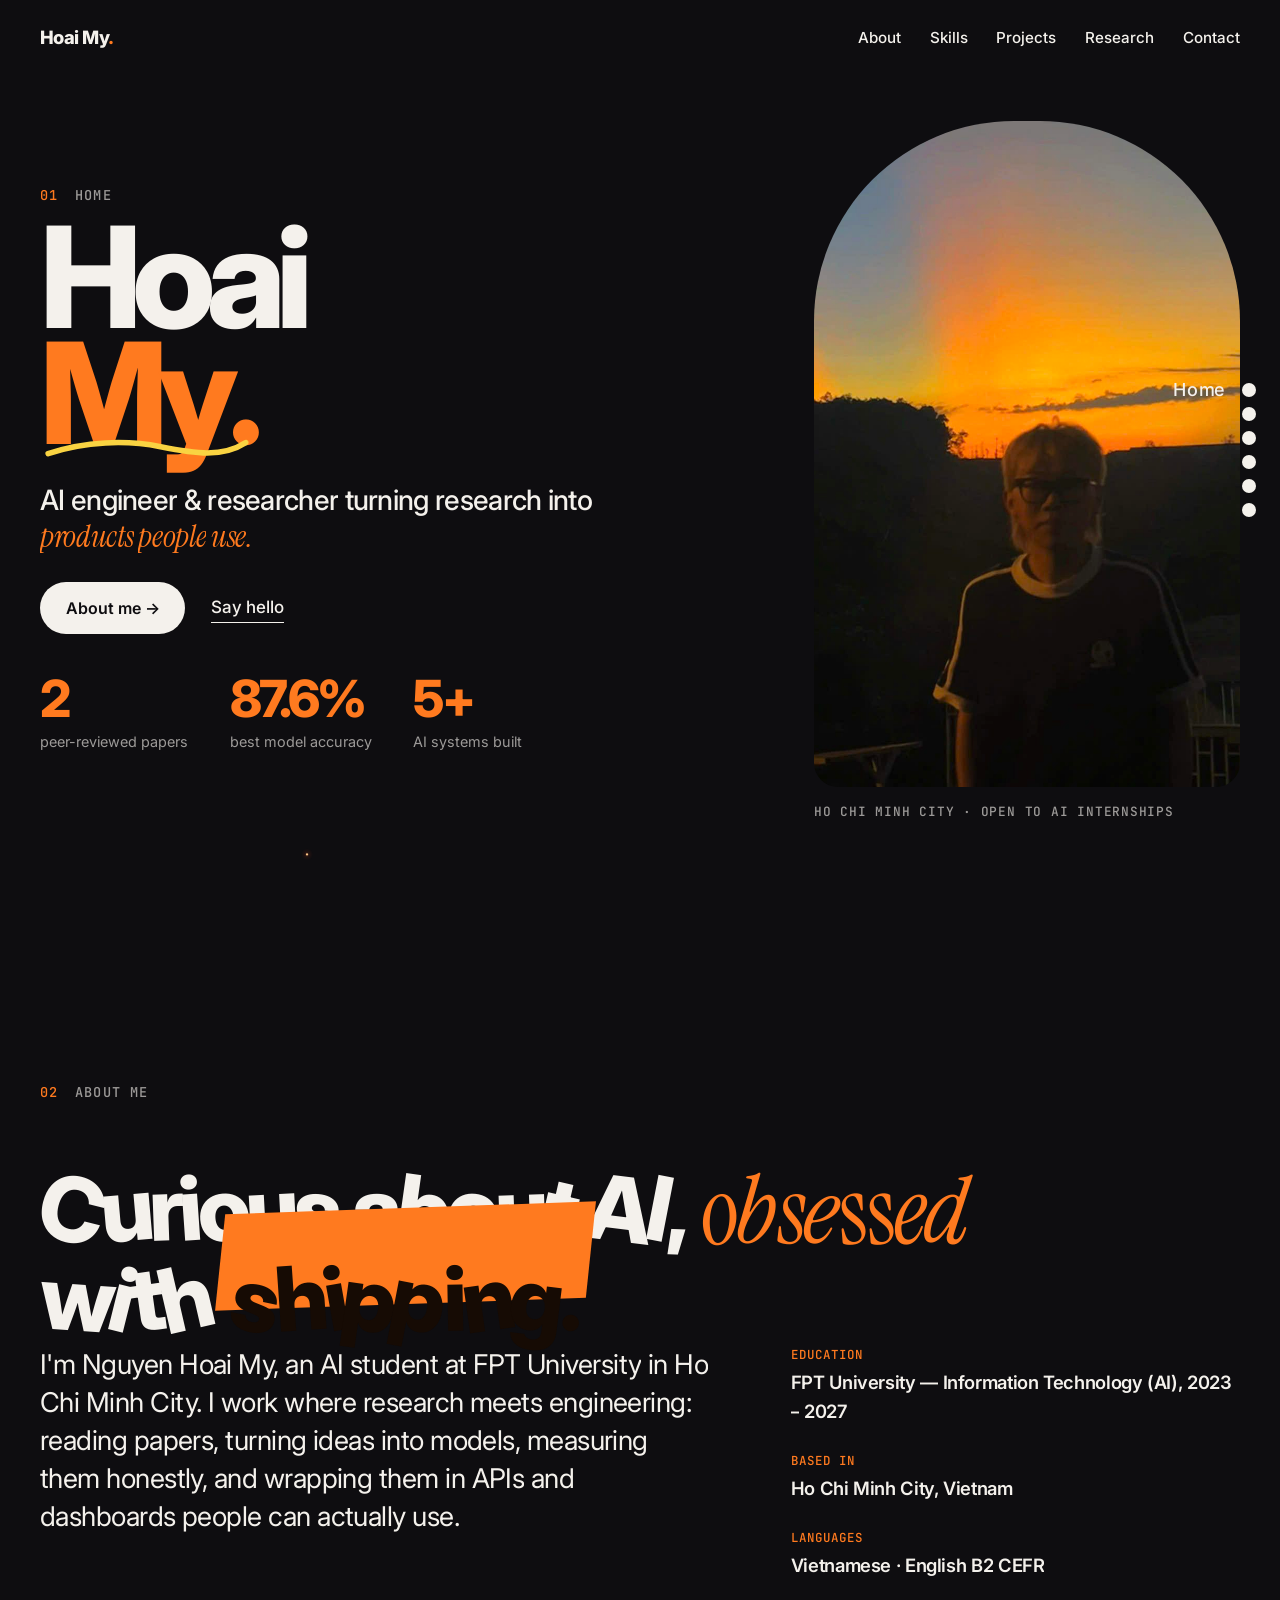
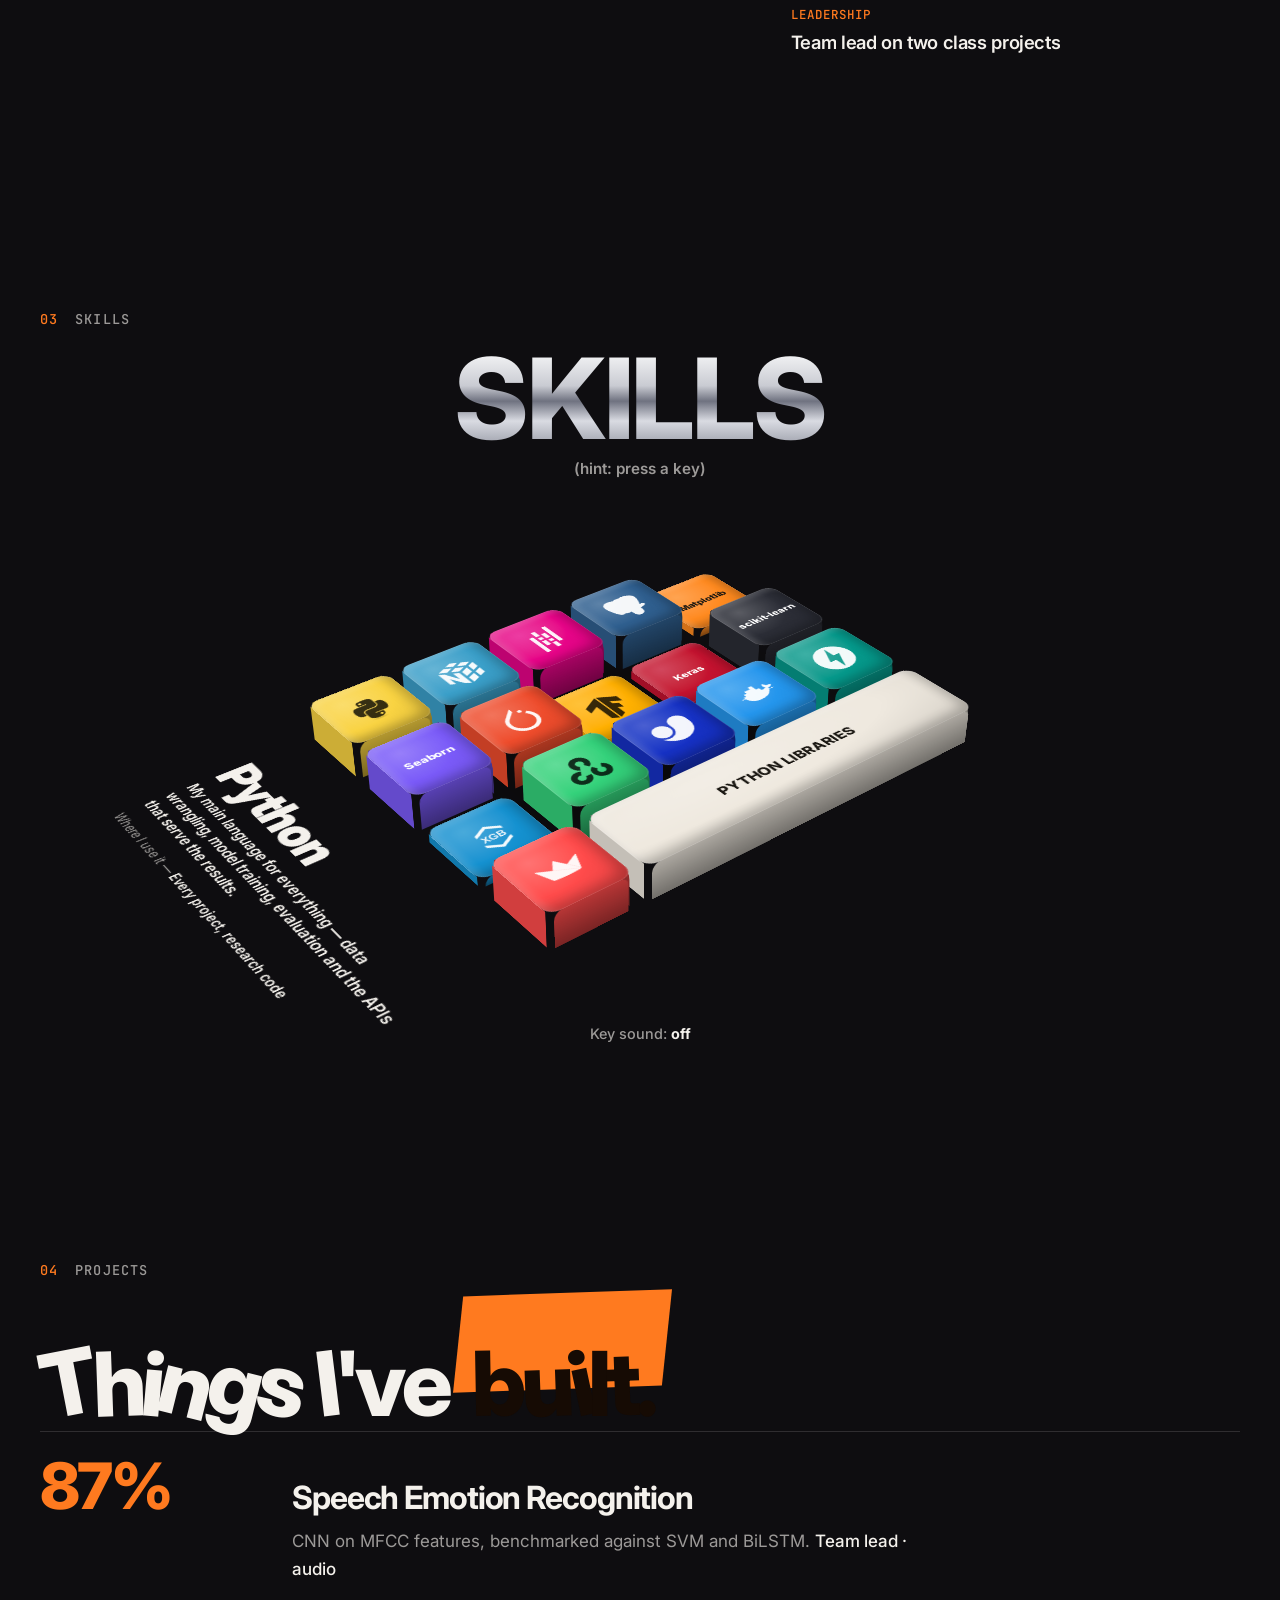
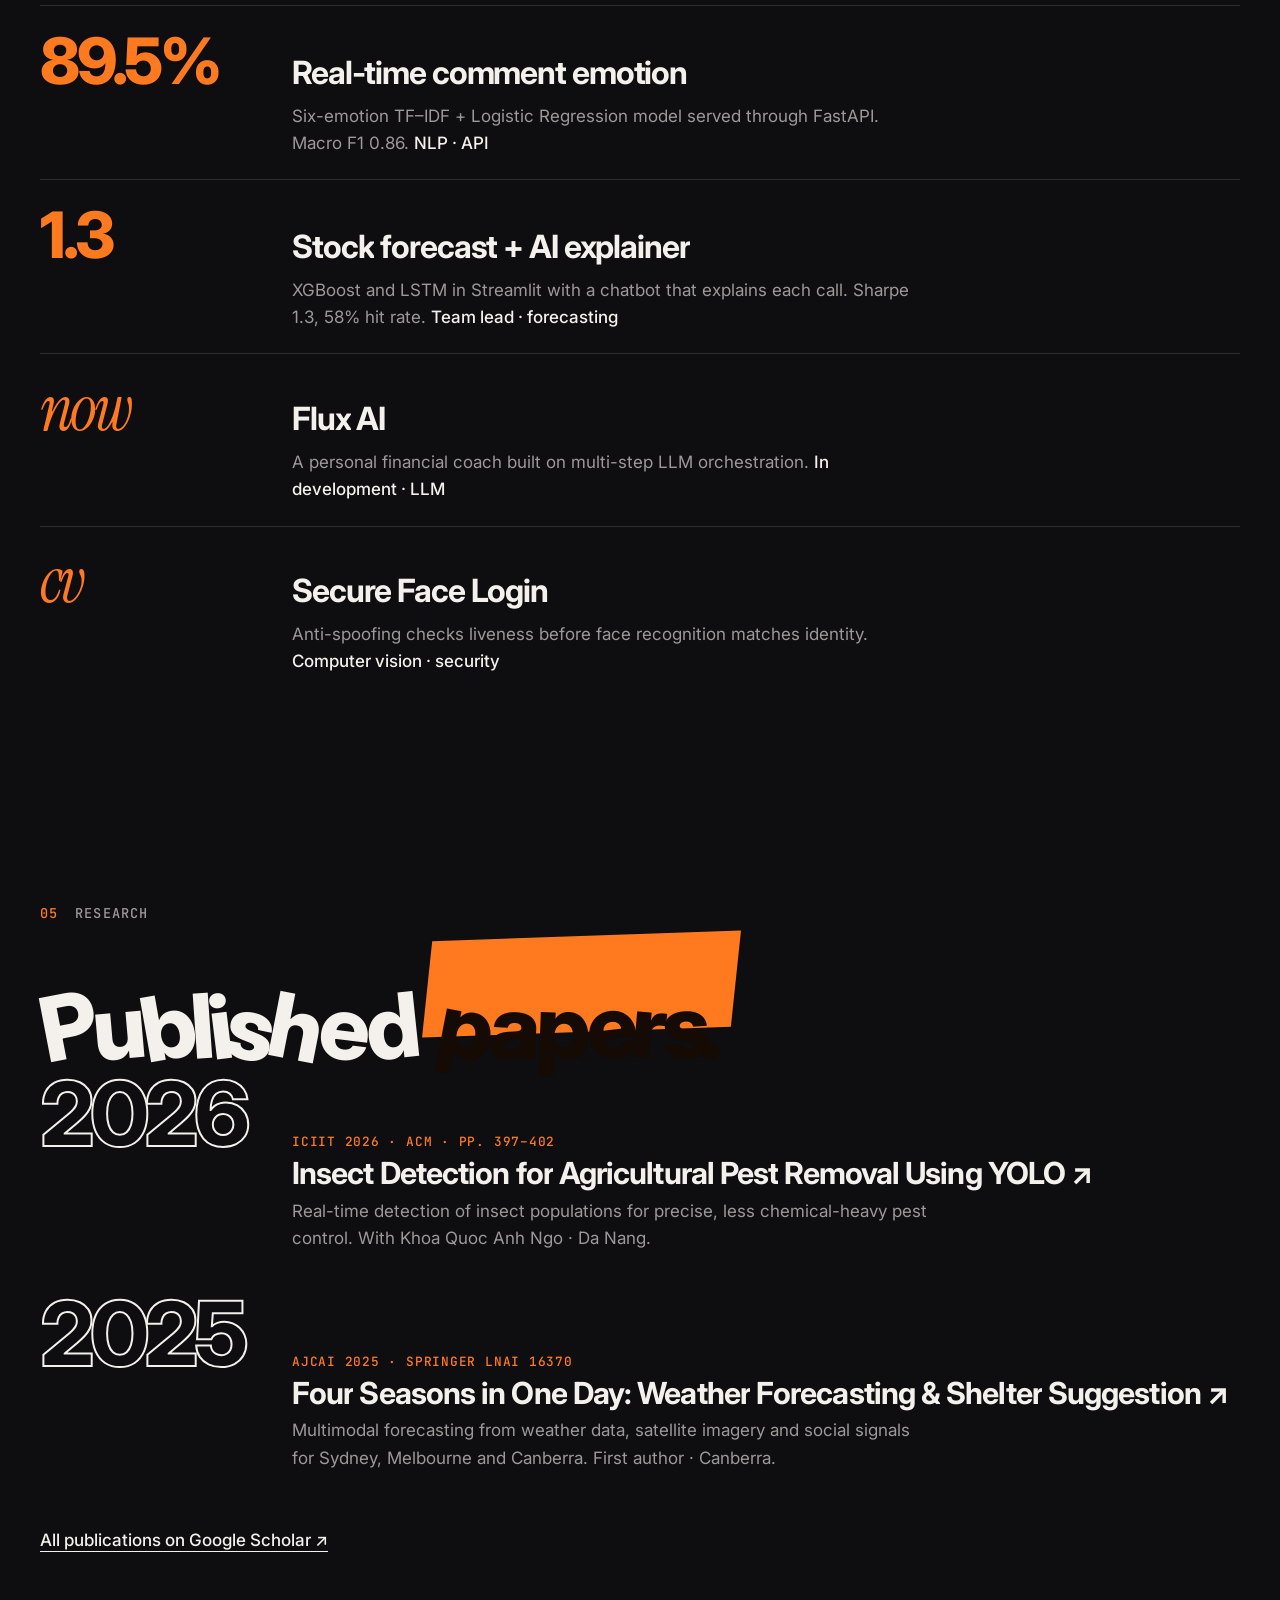
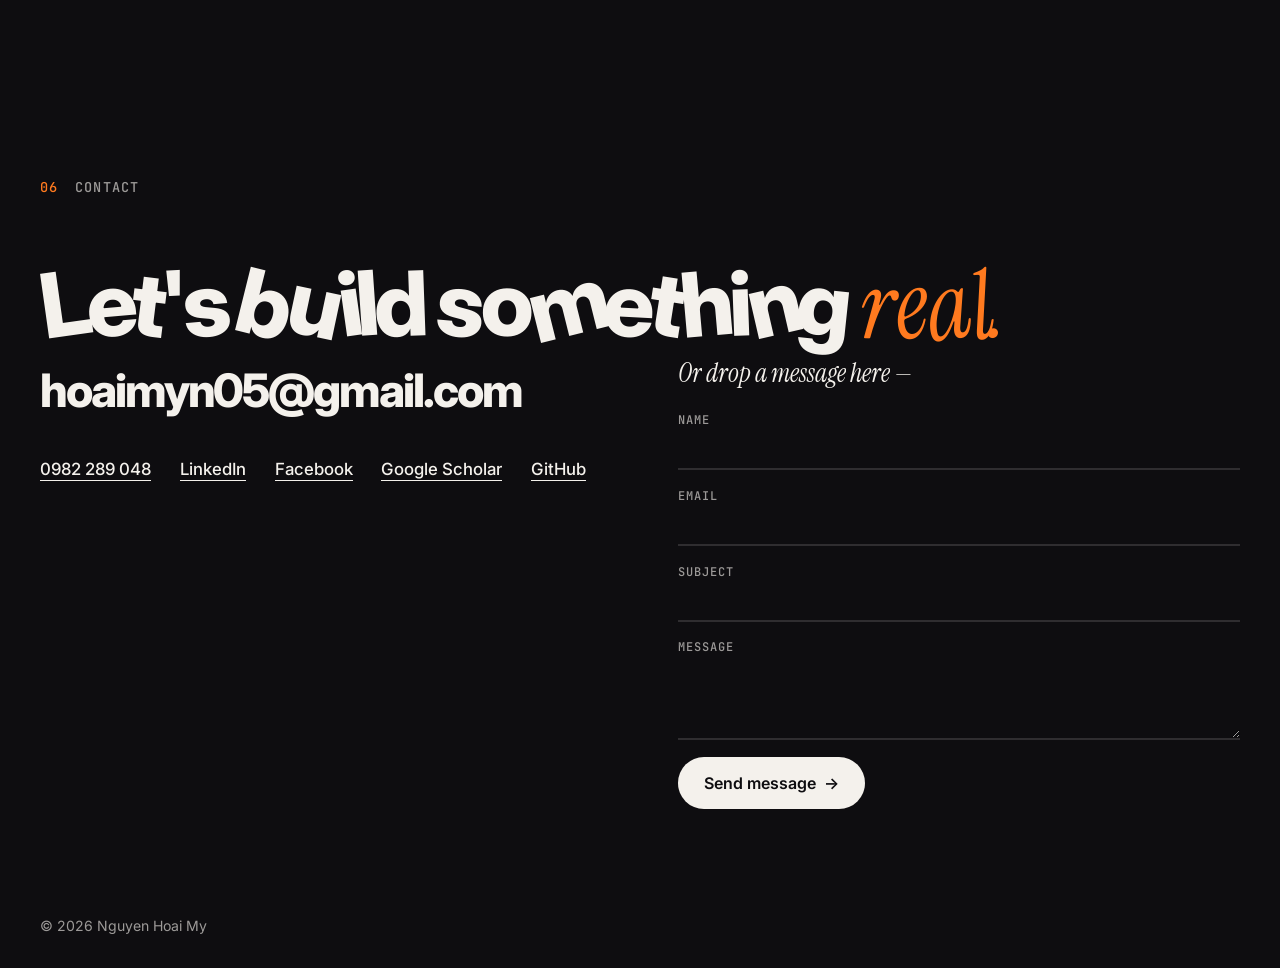
==== commit ebbfb608: "feat: isometric 3D keycaps and page-wide text transitions Skills is now an isometric board of chunky" ====
--- a/index.html
+++ b/index.html
@@ -89,10 +89,17 @@
     <!-- 03 Skills -->
     <section class="page" id="skills" data-scene="skills">
       <p class="index"><b>03</b> Skills</p>
-      <h2 class="title fx">Press a key, <em>meet</em> a <mark>skill.</mark></h2>
+      <h2 class="title skills-title reveal">SKILLS</h2>
+      <p class="hint words">(hint: press a key)</p>
       <div class="skills-layout">
         <div class="keyboard-stage">
           <div class="keyboard" role="group" aria-label="Skills keyboard. Hover, tap or focus a key to read about the skill.">
+  <aside class="key-note" aria-live="polite">
+          <p class="note-cat">Language</p>
+          <h3 class="note-name">Python</h3>
+          <p class="note-desc">My main language for everything — data wrangling, model training, evaluation and the APIs that serve the results.</p>
+          <p class="note-used"><span>Where I use it —</span> <b>Every project, research code</b></p>
+        </aside>
             <div class="krow">
               <button class="key ink-dark" style="--i:0; --c:#f9d342" data-skill="python"><span class="cap"><img src="assets/logos/python.svg" alt="" /><span>Python</span></span></button>
               <button class="key" style="--i:1; --c:#3a9fc9" data-skill="numpy"><span class="cap"><img src="assets/logos/numpy.svg" alt="" /><span>NumPy</span></span></button>
@@ -122,12 +129,7 @@
           <button class="sound-toggle link" type="button" aria-pressed="false">Key sound: <b>off</b></button>
         </div>
 
-        <aside class="key-note" aria-live="polite">
-          <p class="note-cat">Language</p>
-          <h3 class="note-name">Python</h3>
-          <p class="note-desc">My main language for everything — data wrangling, model training, evaluation and the APIs that serve the results.</p>
-          <p class="note-used"><span>Where I use it —</span> <b>Every project, research code</b></p>
-        </aside>
+
       </div>
     </section>
 
--- a/styles.css
+++ b/styles.css
@@ -98,42 +98,50 @@
 .facts dt { font: 500 .78rem var(--mono); text-transform: uppercase; letter-spacing: .08em; color: var(--accent); transition: color .9s var(--ease); }
 .facts dd { margin: .3rem 0 0; font-size: 1.15rem; font-weight: 600; letter-spacing: -.02em; }
 
-/* Skills: real mechanical keycaps */
-.skills-layout { display: grid; grid-template-columns: minmax(0, 1.5fr) minmax(0, 1fr); gap: clamp(2rem, 4vw, 4rem); align-items: center; }
-.keyboard-stage { perspective: 1400px; perspective-origin: 50% 0%; }
-.keyboard { --rx: 22deg; --rz: -3deg; display: grid; gap: 10px; transform-style: preserve-3d; transform: rotateX(var(--rx)) rotateZ(var(--rz)) scale(.88); transform-origin: 50% 20%; transition: transform .8s var(--ease); }
-.krow { display: flex; gap: 10px; min-width: 0; }
-/* The button is the skirt: four sloped walls shaded by light from the top-left */
-.key { --c: #888; --depth: 9px; position: relative; flex: 1 1 0; min-width: 0; aspect-ratio: 1; padding: 0; border: 0; border-radius: 11px; color: #fff; cursor: pointer; background:
-    linear-gradient(90deg, rgba(255,255,255,.16) 0%, transparent 16%, transparent 84%, rgba(0,0,0,.24) 100%),
-    linear-gradient(180deg, rgba(255,255,255,.28) 0%, transparent 12%, transparent 70%, rgba(0,0,0,.34) 100%),
-    var(--c);
-  box-shadow: inset 0 1px 0 rgba(255,255,255,.35), 0 var(--depth) 0 color-mix(in srgb, var(--c) 45%, #000), 0 calc(var(--depth) + 12px) 18px -4px rgba(0,0,0,.55);
-  transform: translateY(calc(var(--depth) * -1)); transition: transform .12s ease-out, box-shadow .12s ease-out; }
-/* The cap is the smaller, cylindrically dished top face set back on the skirt */
-.cap { position: absolute; top: 6%; left: 14%; right: 14%; bottom: 24%; border-radius: 8px; display: grid; place-items: center; align-content: center; gap: .3rem; background: linear-gradient(180deg, color-mix(in srgb, var(--c) 82%, #000) 0%, var(--c) 32%, var(--c) 62%, color-mix(in srgb, var(--c) 80%, #fff) 100%); box-shadow: inset 0 3px 4px rgba(0,0,0,.2), inset 0 -2px 2px rgba(255,255,255,.3), 0 1px 1px rgba(255,255,255,.25); }
-.cap img { width: 42%; max-width: 38px; aspect-ratio: 1; object-fit: contain; filter: brightness(0) invert(1); opacity: .95; transition: transform .3s var(--ease); }
-.cap span { font: 600 .6rem Inter, sans-serif; letter-spacing: .04em; text-transform: uppercase; white-space: nowrap; opacity: .9; }
+/* Skills: isometric board of chunky 3D keycaps (real side walls, no case) */
+@property --h { syntax: "<length>"; inherits: true; initial-value: 40px; }
+#skills { align-items: center; text-align: center; }
+#skills > .index { align-self: flex-start; }
+.skills-title { margin: 0; font-size: clamp(3.6rem, 9vw, 7rem); letter-spacing: -.02em; background: linear-gradient(180deg, #ffffff 0%, #c9cbd2 38%, #6f7280 52%, #d9dbe2 70%, #8a8d99 100%); -webkit-background-clip: text; background-clip: text; color: transparent; }
+.hint { margin: .2rem 0 0; color: var(--muted); font-weight: 600; font-size: .95rem; }
+.skills-layout { width: 100%; display: grid; justify-items: center; }
+.keyboard-stage { --k: 92px; --g: 14px; perspective: 1800px; width: 100%; display: grid; place-items: center; padding: 1rem 0 0; min-height: 600px; }
+.keyboard { --rx: 54deg; --rz: -38deg; position: relative; display: grid; grid-template-columns: repeat(5, var(--k)); grid-auto-rows: var(--k); gap: var(--g); transform-style: preserve-3d; transform: rotateX(var(--rx)) rotateZ(var(--rz)); transition: transform .8s var(--ease); }
+.keyboard::before { content: ""; position: absolute; inset: -18px; border-radius: 26px; background: radial-gradient(closest-side, rgba(0,0,0,.55), transparent); filter: blur(18px); transform: translateZ(-1px); }
+.krow { display: contents; }
+.key { --c: #888; --h: 40px; --r: 14px; position: relative; width: var(--k); height: var(--k); padding: 0; border: 0; background: none; color: #fff; cursor: pointer; transform-style: preserve-3d; transition: --h .14s ease-out, transform 1s cubic-bezier(.2, .9, .25, 1.1), opacity .6s ease; }
+.key-space { grid-column: span 4; width: auto; }
+.side { position: absolute; display: block; pointer-events: none; }
+.s-front { left: 6px; right: 6px; top: calc(100% - 1px); height: var(--h); transform-origin: top; transform: rotateX(90deg); background: linear-gradient(0deg, color-mix(in srgb, var(--c) 72%, #000), color-mix(in srgb, var(--c) 48%, #000)); border-radius: 0 0 10px 10px; }
+.s-back { left: 6px; right: 6px; bottom: calc(100% - 1px); height: var(--h); transform-origin: bottom; transform: rotateX(-90deg); background: color-mix(in srgb, var(--c) 55%, #000); }
+.s-right { top: 6px; bottom: 6px; left: calc(100% - 1px); width: var(--h); transform-origin: left; transform: rotateY(-90deg); background: linear-gradient(270deg, color-mix(in srgb, var(--c) 62%, #000), color-mix(in srgb, var(--c) 40%, #000)); border-radius: 0 10px 10px 0; }
+.s-left { top: 6px; bottom: 6px; right: calc(100% - 1px); width: var(--h); transform-origin: right; transform: rotateY(90deg); background: color-mix(in srgb, var(--c) 82%, #000); }
+/* Rounded top of the cap, a little smaller than the base, floating at the key height */
+.cap { position: absolute; inset: 0; transform: translateZ(var(--h)); border-radius: var(--r); display: grid; place-items: center; align-content: center; gap: .25rem; background: radial-gradient(120% 120% at 30% 25%, color-mix(in srgb, var(--c) 78%, #fff) 0%, var(--c) 45%, color-mix(in srgb, var(--c) 85%, #000) 100%); box-shadow: inset 0 0 0 1px rgba(255,255,255,.12), inset -6px -8px 14px rgba(0,0,0,.22), inset 5px 6px 10px rgba(255,255,255,.18); }
+.cap img { width: 48%; max-width: 44px; aspect-ratio: 1; object-fit: contain; filter: brightness(0) invert(1); opacity: .95; }
+.cap span { display: none; }
 .text-legend .cap img { display: none; }
-.text-legend .cap span { font-size: .78rem; font-weight: 700; letter-spacing: .02em; text-transform: none; white-space: normal; text-align: center; line-height: 1.1; }
+.text-legend .cap span { display: block; font: 800 .82rem Inter, sans-serif; letter-spacing: -.01em; line-height: 1.1; text-align: center; }
 .ink-dark { color: #1a1712; }
-.ink-dark .cap img { filter: brightness(0); opacity: .82; }
-.key:hover, .key:focus-visible, .key.pressed, .key.typing { transform: translateY(-2px); box-shadow: inset 0 1px 0 rgba(255,255,255,.35), 0 2px 0 color-mix(in srgb, var(--c) 45%, #000), 0 6px 10px -2px rgba(0,0,0,.6); }
-.key:hover .cap img, .key.active .cap img { transform: scale(1.1); }
-.key.active { outline: 2px solid var(--text); outline-offset: 4px; }
-.key-space { flex: 4.3 1 0; aspect-ratio: auto; }
-.key-space .cap span { font-size: .8rem; }
-.keyboard .key { opacity: 0; translate: var(--fx, 0) var(--fy, -120px); rotate: var(--fr, 0deg); transition: transform .12s ease-out, box-shadow .12s ease-out, opacity .6s ease, translate .95s cubic-bezier(.2, .9, .25, 1.12), rotate .95s cubic-bezier(.2, .9, .25, 1.12); transition-delay: 0s, 0s, calc(var(--i) * 25ms), calc(var(--i) * 25ms), calc(var(--i) * 25ms); }
-.keyboard-stage.in .key { opacity: 1; translate: 0 0; rotate: 0deg; transition-delay: 0s, 0s, calc(.15s + var(--i) * 55ms), calc(.15s + var(--i) * 55ms), calc(.15s + var(--i) * 55ms); }
-.sound-toggle { margin-top: 3.4rem; border: 0; background: none; color: var(--muted); font: 500 .9rem Inter, sans-serif; cursor: pointer; }
+.ink-dark .cap img { filter: brightness(0); opacity: .78; }
+.key-space .cap span { display: block; font: 800 1.05rem Inter, sans-serif; letter-spacing: .02em; text-transform: uppercase; }
+.key:hover, .key:focus-visible, .key.pressed, .key.typing { --h: 10px; }
+.key.active .cap { box-shadow: inset 0 0 0 1px rgba(255,255,255,.12), inset -6px -8px 14px rgba(0,0,0,.22), inset 5px 6px 10px rgba(255,255,255,.18), 0 0 0 3px #fff; }
+.key:focus-visible { outline: none; }
+/* Keys fly in from all around (and from above), then fly back out */
+.keyboard .key { opacity: 0; transform: translate3d(var(--fx, 0), var(--fy, 0), var(--fz, 400px)) rotateZ(var(--fr, 0deg)); transition-delay: 0s, calc(var(--i) * 25ms), calc(var(--i) * 25ms); }
+.keyboard-stage.in .key { opacity: 1; transform: none; transition-delay: 0s, calc(.15s + var(--i) * 55ms), calc(.15s + var(--i) * 55ms); }
+/* Note printed along the left edge of the board, in the same tilted plane */
+.key-note { position: absolute; top: 0; left: calc(-1 * var(--note-w) - 28px); --note-w: 190px; width: calc(4 * var(--k) + 3 * var(--g)); height: var(--note-w); transform-origin: top left; transform: rotate(90deg) translateY(-100%); text-align: left; display: flex; flex-direction: column; justify-content: flex-end; pointer-events: none; }
+.key-note > * { transition: opacity .25s, transform .35s var(--ease); }
+.key-note.swap > * { opacity: 0; transform: translateY(14px); }
+.note-cat { display: none; }
+.note-name { margin: 0; font-size: 3.4rem; font-weight: 900; line-height: .95; letter-spacing: -.04em; color: var(--note, var(--text)); transition: color .4s; }
+.note-desc { margin: .5rem 0 0; font-size: 1.05rem; font-weight: 600; line-height: 1.3; }
+.note-used { margin: .5rem 0 0; color: var(--muted); font-size: .9rem; }
+.note-used b { color: var(--text); font-weight: 600; }
+.sound-toggle { margin-top: .4rem; border: 0; background: none; color: var(--muted); font: 500 .9rem Inter, sans-serif; cursor: pointer; }
 .sound-toggle b { color: var(--text); }
-.key-note > * { transition: opacity .25s, transform .35s var(--ease); }
-.key-note.swap > * { opacity: 0; transform: translateY(10px); }
-.note-cat { margin: 0 0 .6rem; font: 500 .8rem var(--mono); text-transform: uppercase; letter-spacing: .08em; color: var(--note, var(--accent)); }
-.note-name { margin: 0 0 1rem; font-size: clamp(2.6rem, 5vw, 4.2rem); font-weight: 800; line-height: 1; letter-spacing: -.05em; color: var(--note, var(--text)); transition: color .4s; }
-.note-desc { margin: 0 0 1.2rem; font-size: 1.15rem; line-height: 1.5; }
-.note-used { margin: 0; color: var(--muted); }
-.note-used b { color: var(--text); font-weight: 600; }
 
 /* Projects */
 .works { list-style: none; margin: 0; padding: 0; }
@@ -176,12 +184,11 @@
 footer { display: flex; justify-content: space-between; align-items: center; gap: 1rem; margin-top: 4rem; color: var(--muted); font-size: .88rem; }
 .visitors { height: 20px; }
 
-.reveal { opacity: 0; transform: translateY(26px); transition: opacity .9s var(--ease), transform .9s var(--ease); }
-.reveal.is-visible { opacity: 1; transform: none; }
-.page > .index { opacity: 0; transform: translateX(-20px); transition: opacity .6s, transform .6s var(--ease); }
-.page.in-view > .index, .home .index { opacity: 1; transform: none; }
 
 @media (max-width: 900px) {
+  .keyboard-stage { --k: 64px; --g: 10px; min-height: 0; padding: 2rem 0; }
+  .key-note { position: static; width: auto; height: auto; transform: none; margin-top: 2rem; text-align: center; }
+  .skills-layout { overflow-x: clip; }
   .site-header nav { display: none; }
   .pager { display: none; }
   .home-grid, .about-grid, .skills-layout, .contact-grid { grid-template-columns: minmax(0, 1fr); }
@@ -190,20 +197,17 @@
   .home { min-height: 100svh; }
 }
 @media (max-width: 620px) {
+  .keyboard-stage { --k: 50px; --g: 8px; }
+  .key { --h: 18px; --r: 10px; }
+  .key:hover, .key:focus-visible, .key.pressed, .key.typing { --h: 6px; }
+  .text-legend .cap span { font-size: .5rem; }
+  .key-space .cap span { font-size: .7rem; }
+  .note-name { font-size: 2.6rem; }
   .site-header, main { width: calc(100% - 32px); }
   .giant { font-size: 28vw; }
   .numbers { gap: 1.6rem; }
   .work, .paper { grid-template-columns: 1fr; gap: .4rem; }
   .year { grid-row: auto; }
-  .keyboard-stage { overflow-x: clip; }
-  .keyboard { transform: rotateX(var(--rx)) rotateZ(var(--rz)); }
-  .keyboard, .krow { gap: 6px; }
-  .key { --depth: 6px; border-radius: 8px; }
-  .cap { border-radius: 6px; }
-  .cap span { display: none; }
-  .text-legend .cap span { display: block; font-size: .5rem; }
-  .key-space .cap span { display: block; font-size: .62rem; }
-  .cap img { width: 52%; }
   footer { flex-direction: column; align-items: flex-start; }
 }
 @media (prefers-reduced-motion: reduce) {
@@ -211,3 +215,14 @@
   *, *::before, *::after { transition-duration: .01ms !important; animation-duration: .01ms !important; }
   .reveal, .fx .ch, .giant .ch { opacity: 1; transform: none; translate: none; rotate: none; }
 }
+
+/* Whole-page text transitions: words rise out of a mask on arrival and sink on leave */
+.w { display: inline-block; overflow: hidden; vertical-align: top; padding-bottom: .08em; margin-bottom: -.08em; }
+.w > span { display: inline-block; transform: translateY(110%) rotate(4deg); opacity: 0; transition: transform .7s cubic-bezier(.2, .9, .25, 1), opacity .5s ease; transition-delay: var(--d, 0s); }
+.page.shown .w > span { transform: none; opacity: 1; }
+.page:not(.shown) .w > span { transition-duration: .45s, .35s; transition-delay: 0s; transform: translateY(-110%) rotate(-3deg); }
+.page:not(.shown) .ch { transition-delay: 0s !important; }
+.reveal { opacity: 0; transform: translateY(40px) scale(.97); transition: opacity .8s var(--ease), transform .9s var(--ease); }
+.reveal.is-visible { opacity: 1; transform: none; }
+.fx:not(.is-visible) .ch, .giant:not(.is-visible) .ch { opacity: 0; translate: 0 .5em; rotate: var(--r0, 8deg); }
+@media (prefers-reduced-motion: reduce) { .w > span { transform: none !important; opacity: 1 !important; } }
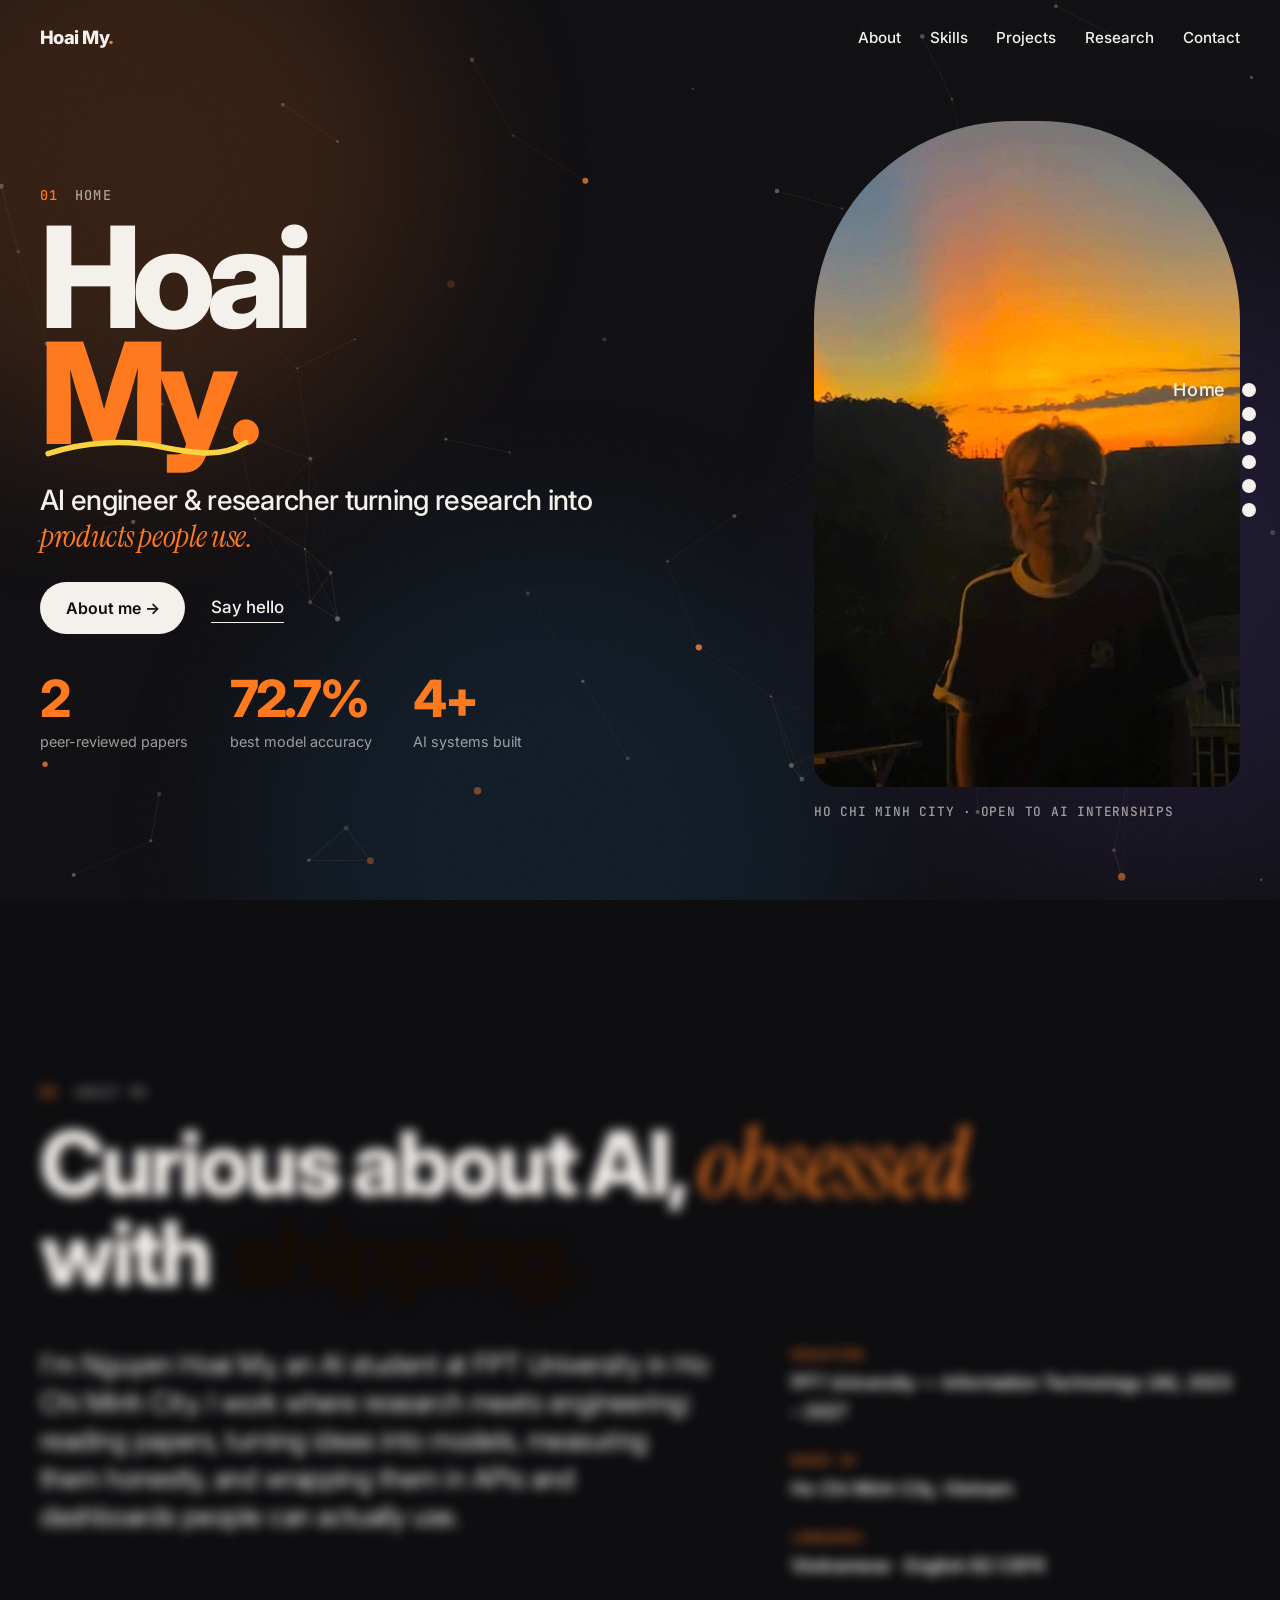
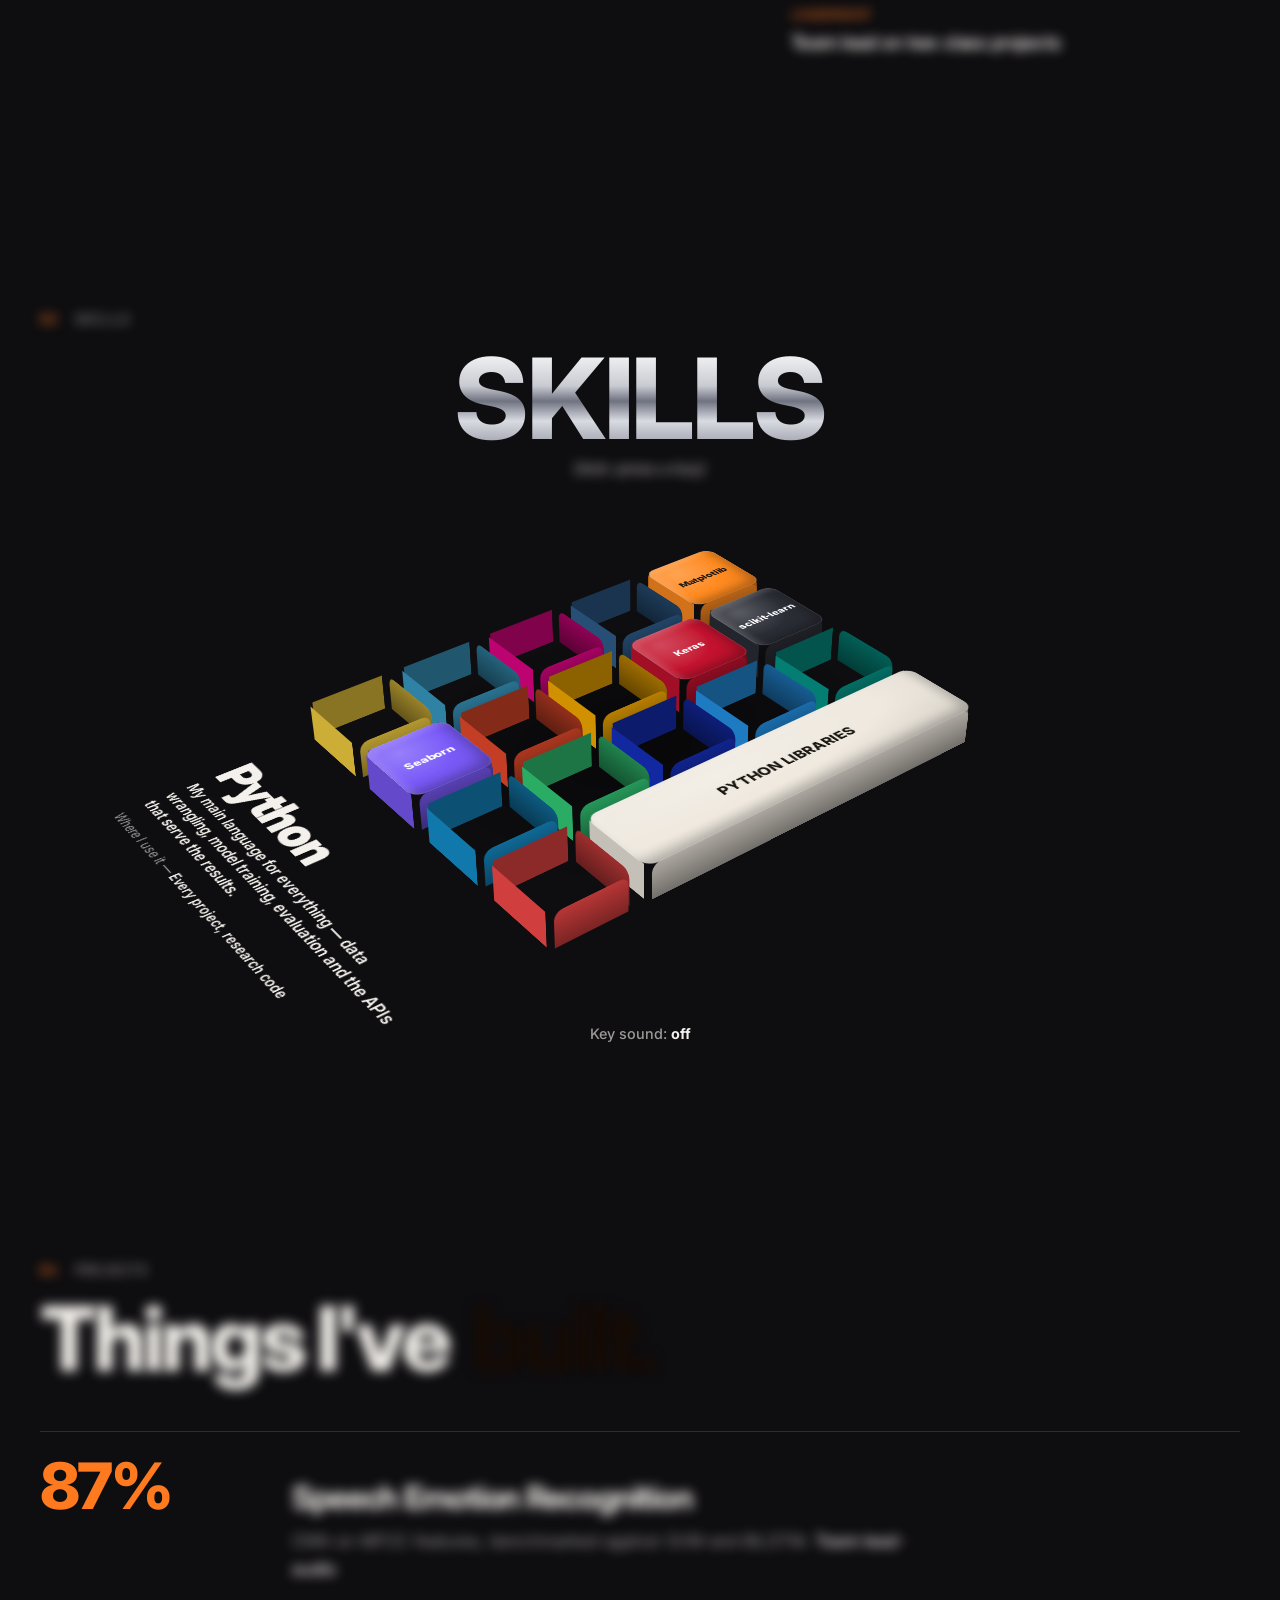
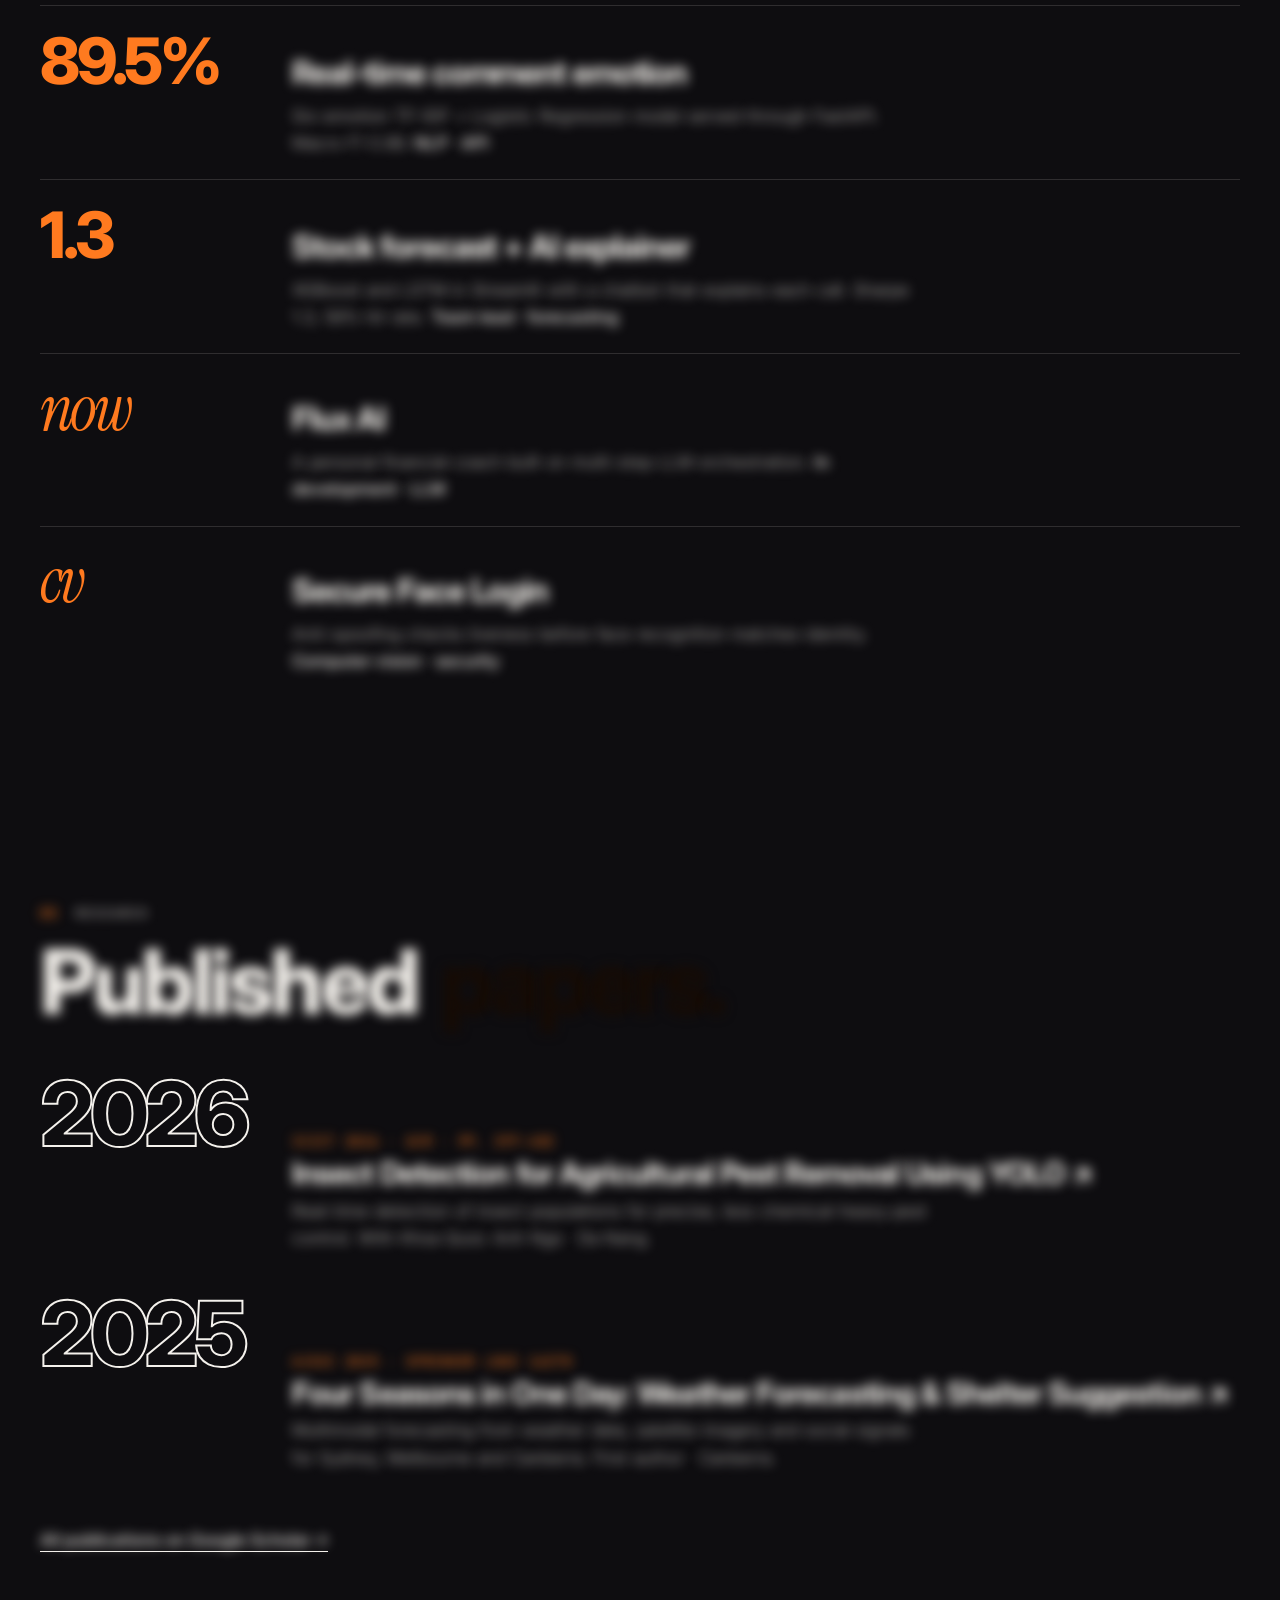
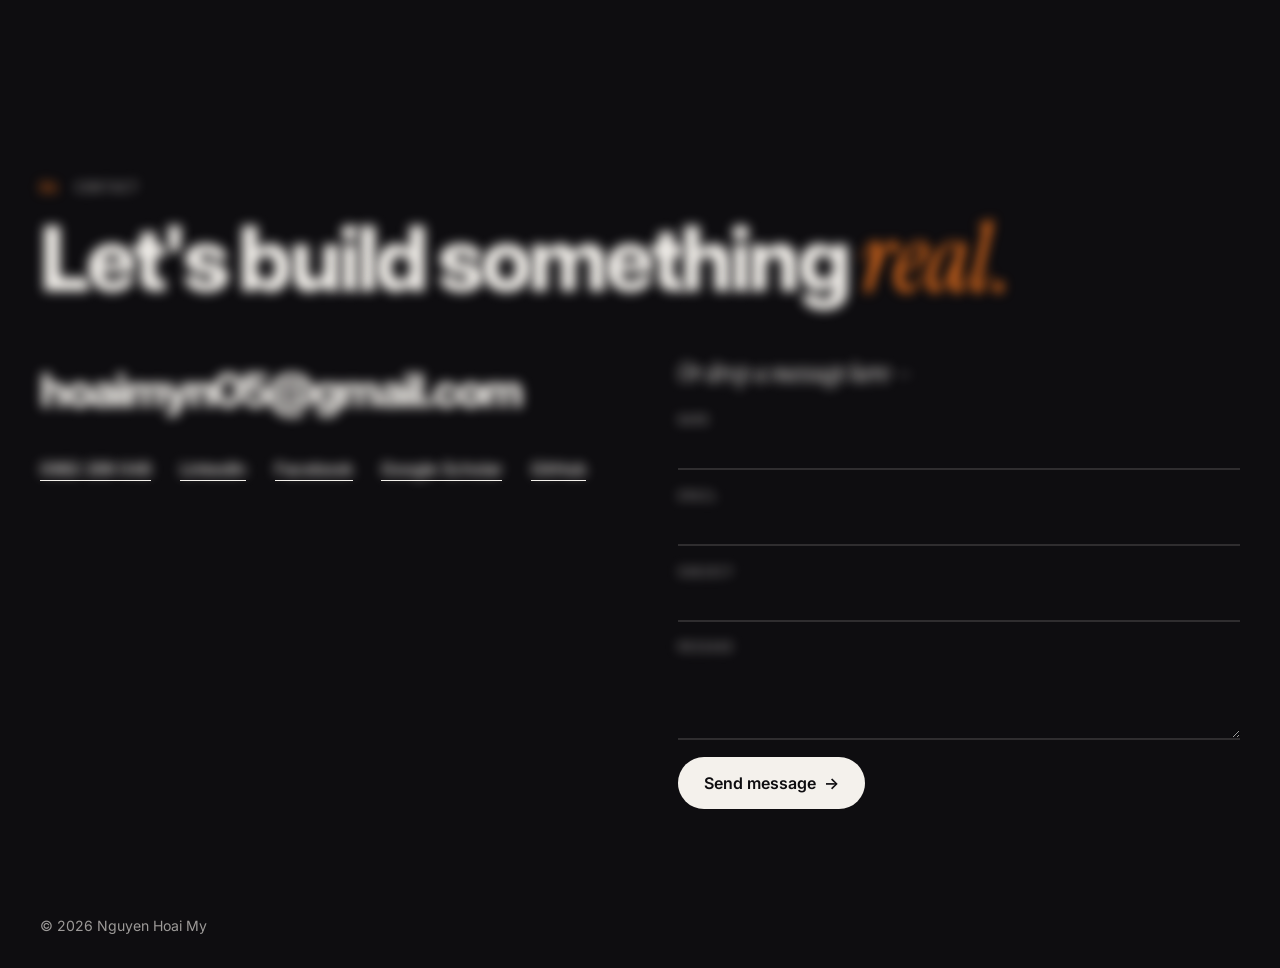
==== commit 6950c58b: "feat: calm single background, fly-in text and live background Drops the per-page colour scenes for o" ====
--- a/index.html
+++ b/index.html
@@ -15,11 +15,15 @@
   <link rel="preconnect" href="https://fonts.gstatic.com" crossorigin />
   <link href="https://fonts.googleapis.com/css2?family=Inter:wght@400;500;600;700;800&family=Instrument+Serif:ital@0;1&family=JetBrains+Mono:wght@500&display=swap" rel="stylesheet" />
   <link rel="stylesheet" href="styles.css" />
+  <script defer src="bg-net.js"></script>
   <script defer src="fire-cursor.js"></script>
   <script defer src="script.js"></script>
 </head>
 <body data-scene="home">
   <a class="skip-link" href="#main">Skip to content</a>
+  <div class="glow" aria-hidden="true"><i></i><i></i><i></i></div>
+  <canvas id="bg-net" aria-hidden="true"></canvas>
+  <div class="grain" aria-hidden="true"></div>
   <canvas id="fire" aria-hidden="true"></canvas>
   <div class="wipe" aria-hidden="true"><i></i><i></i><i></i><i></i><i></i><i></i></div>
 
--- a/styles.css
+++ b/styles.css
@@ -6,11 +6,6 @@
   --mono: "JetBrains Mono", ui-monospace, monospace;
 }
 body { --bg: #0e0d10; --text: #f4f1ec; --muted: rgba(244,241,236,.62); --accent: #ff7a1f; --mark: #ff7a1f; --mark-ink: #160b04; --line: rgba(244,241,236,.14); }
-body[data-scene="about"] { --bg: #2f5f8f; --text: #ffffff; --muted: rgba(255,255,255,.72); --accent: #f9d342; --mark: #f9d342; --mark-ink: #1b1a10; --line: rgba(255,255,255,.22); }
-body[data-scene="skills"] { --bg: #15131b; --text: #f4f1ec; --muted: rgba(244,241,236,.62); --accent: #7a5af8; --mark: #7a5af8; --mark-ink: #ffffff; --line: rgba(244,241,236,.14); }
-body[data-scene="projects"] { --bg: #05998b; --text: #ffffff; --muted: rgba(255,255,255,.78); --accent: #f9d342; --mark: #f9d342; --mark-ink: #1b1a10; --line: rgba(255,255,255,.28); }
-body[data-scene="research"] { --bg: #1631c4; --text: #ffffff; --muted: rgba(255,255,255,.74); --accent: #34d27b; --mark: #34d27b; --mark-ink: #06210f; --line: rgba(255,255,255,.24); }
-body[data-scene="contact"] { --bg: #ff8a1f; --text: #160b04; --muted: rgba(22,11,4,.68); --accent: #160b04; --mark: #160b04; --mark-ink: #ff8a1f; --line: rgba(22,11,4,.25); }
 
 * { box-sizing: border-box; }
 html { scroll-behavior: smooth; overflow-x: clip; }
@@ -22,14 +17,25 @@
 .skip-link:focus { top: 1rem; }
 :focus-visible { outline: 2px solid var(--accent); outline-offset: 4px; }
 
+/* Background: drifting glow blobs + a live node network, both behind the content */
+#bg-net { position: fixed; inset: 0; z-index: -1; width: 100%; height: 100%; pointer-events: none; }
+.glow { position: fixed; inset: 0; z-index: -2; overflow: hidden; pointer-events: none; }
+.glow i { position: absolute; width: 46vmax; height: 46vmax; border-radius: 50%; filter: blur(90px); opacity: .16; animation: float 26s ease-in-out infinite alternate; }
+.glow i:nth-child(1) { background: #ff7a1f; left: -12vmax; top: -10vmax; }
+.glow i:nth-child(2) { background: #7a5af8; right: -14vmax; top: 30vh; opacity: .12; animation-duration: 32s; animation-delay: -8s; }
+.glow i:nth-child(3) { background: #2496ed; left: 20vw; bottom: -18vmax; opacity: .1; animation-duration: 38s; animation-delay: -16s; }
+@keyframes float { 33% { transform: translate(8vw, 6vh) scale(1.1); } 66% { transform: translate(-6vw, 10vh) scale(.92); } 100% { transform: translate(4vw, -8vh) scale(1.05); } }
+.grain { position: fixed; inset: 0; z-index: -1; pointer-events: none; opacity: .05; background-image: url("data:image/svg+xml,%3Csvg xmlns='http://www.w3.org/2000/svg' width='160' height='160'%3E%3Cfilter id='n'%3E%3CfeTurbulence type='fractalNoise' baseFrequency='.9' numOctaves='2'/%3E%3C/filter%3E%3Crect width='100%25' height='100%25' filter='url(%23n)'/%3E%3C/svg%3E"); }
+
 #fire { position: fixed; inset: 0; z-index: 95; width: 100%; height: 100%; pointer-events: none; }
 .fire-cursor, .fire-cursor a, .fire-cursor button { cursor: none; }
 
 /* Scene wipe: keycap-coloured bars sweep up, the page jumps, then they sweep away */
 .wipe { position: fixed; inset: 0; z-index: 90; display: flex; pointer-events: none; }
 .wipe i { flex: 1; background: var(--w); transform: scaleY(0); transform-origin: bottom; transition: transform .5s cubic-bezier(.7, 0, .3, 1); transition-delay: calc(var(--n) * 45ms); }
-.wipe i:nth-child(1) { --w: #f9d342; --n: 0; } .wipe i:nth-child(2) { --w: #ee4c2c; --n: 1; } .wipe i:nth-child(3) { --w: #7a5af8; --n: 2; }
-.wipe i:nth-child(4) { --w: #05998b; --n: 3; } .wipe i:nth-child(5) { --w: #2496ed; --n: 4; } .wipe i:nth-child(6) { --w: #ff8a1f; --n: 5; }
+.wipe i { --w: #141217; box-shadow: inset 0 3px 0 rgba(255,122,31,.55); }
+.wipe i:nth-child(1) { --n: 0; } .wipe i:nth-child(2) { --n: 1; } .wipe i:nth-child(3) { --n: 2; }
+.wipe i:nth-child(4) { --n: 3; } .wipe i:nth-child(5) { --n: 4; } .wipe i:nth-child(6) { --n: 5; }
 .wipe.cover i { transform: scaleY(1); }
 .wipe.leave i { transform-origin: top; }
 
@@ -69,7 +75,7 @@
 /* Letters that drop in and hop */
 .ch { display: inline-block; transition: transform .45s cubic-bezier(.3, 1.8, .5, 1), opacity .6s ease, translate .8s var(--ease), rotate .8s var(--ease); transition-delay: 0s, var(--d, 0s), var(--d, 0s), var(--d, 0s); }
 .ch:hover { transform: translateY(-.14em) rotate(var(--r, -6deg)) scale(1.08); transition-delay: 0s; }
-.fx .ch, .giant .ch { opacity: 0; translate: 0 .45em; rotate: var(--r0, 8deg); }
+
 .fx.is-visible .ch, .giant.is-visible .ch { opacity: 1; translate: 0 0; rotate: 0deg; }
 
 /* Home */
@@ -217,12 +223,15 @@
 }
 
 /* Whole-page text transitions: words rise out of a mask on arrival and sink on leave */
-.w { display: inline-block; overflow: hidden; vertical-align: top; padding-bottom: .08em; margin-bottom: -.08em; }
-.w > span { display: inline-block; transform: translateY(110%) rotate(4deg); opacity: 0; transition: transform .7s cubic-bezier(.2, .9, .25, 1), opacity .5s ease; transition-delay: var(--d, 0s); }
-.page.shown .w > span { transform: none; opacity: 1; }
-.page:not(.shown) .w > span { transition-duration: .45s, .35s; transition-delay: 0s; transform: translateY(-110%) rotate(-3deg); }
-.page:not(.shown) .ch { transition-delay: 0s !important; }
+/* Every word and letter flies in from its own point outside the page, and flies back out */
+.w { display: inline-block; }
+.w > span, .ch { display: inline-block; }
+.page .w > span, .page .ch { opacity: 0; transform: translate3d(var(--tx, 0), var(--ty, 0), 0) rotate(var(--tr, 0deg)) scale(.6); filter: blur(6px); transition: transform 1.1s cubic-bezier(.16, 1, .3, 1), opacity .7s ease, filter .9s ease; transition-delay: var(--d, 0s); }
+.page.shown .w > span, .page.shown .ch { opacity: 1; transform: none; filter: none; }
+.page:not(.shown) .w > span, .page:not(.shown) .ch { transition-duration: .6s, .4s, .5s; transition-delay: 0s; }
+.page.shown .ch:hover { transform: translateY(-.14em) rotate(var(--r, -6deg)) scale(1.08); transition: transform .45s cubic-bezier(.3, 1.8, .5, 1); transition-delay: 0s; }
 .reveal { opacity: 0; transform: translateY(40px) scale(.97); transition: opacity .8s var(--ease), transform .9s var(--ease); }
 .reveal.is-visible { opacity: 1; transform: none; }
-.fx:not(.is-visible) .ch, .giant:not(.is-visible) .ch { opacity: 0; translate: 0 .5em; rotate: var(--r0, 8deg); }
-@media (prefers-reduced-motion: reduce) { .w > span { transform: none !important; opacity: 1 !important; } }
+@media (prefers-reduced-motion: reduce) { .page .w > span, .page .ch { transform: none !important; opacity: 1 !important; filter: none !important; } }
+.page mark::before { transform: rotate(-2deg) skewX(-8deg) scaleX(0); transform-origin: left; transition: transform .7s var(--ease) .1s, background .9s var(--ease); }
+.page.shown mark::before { transform: rotate(-2deg) skewX(-8deg) scaleX(1); transition-delay: .9s, 0s; }
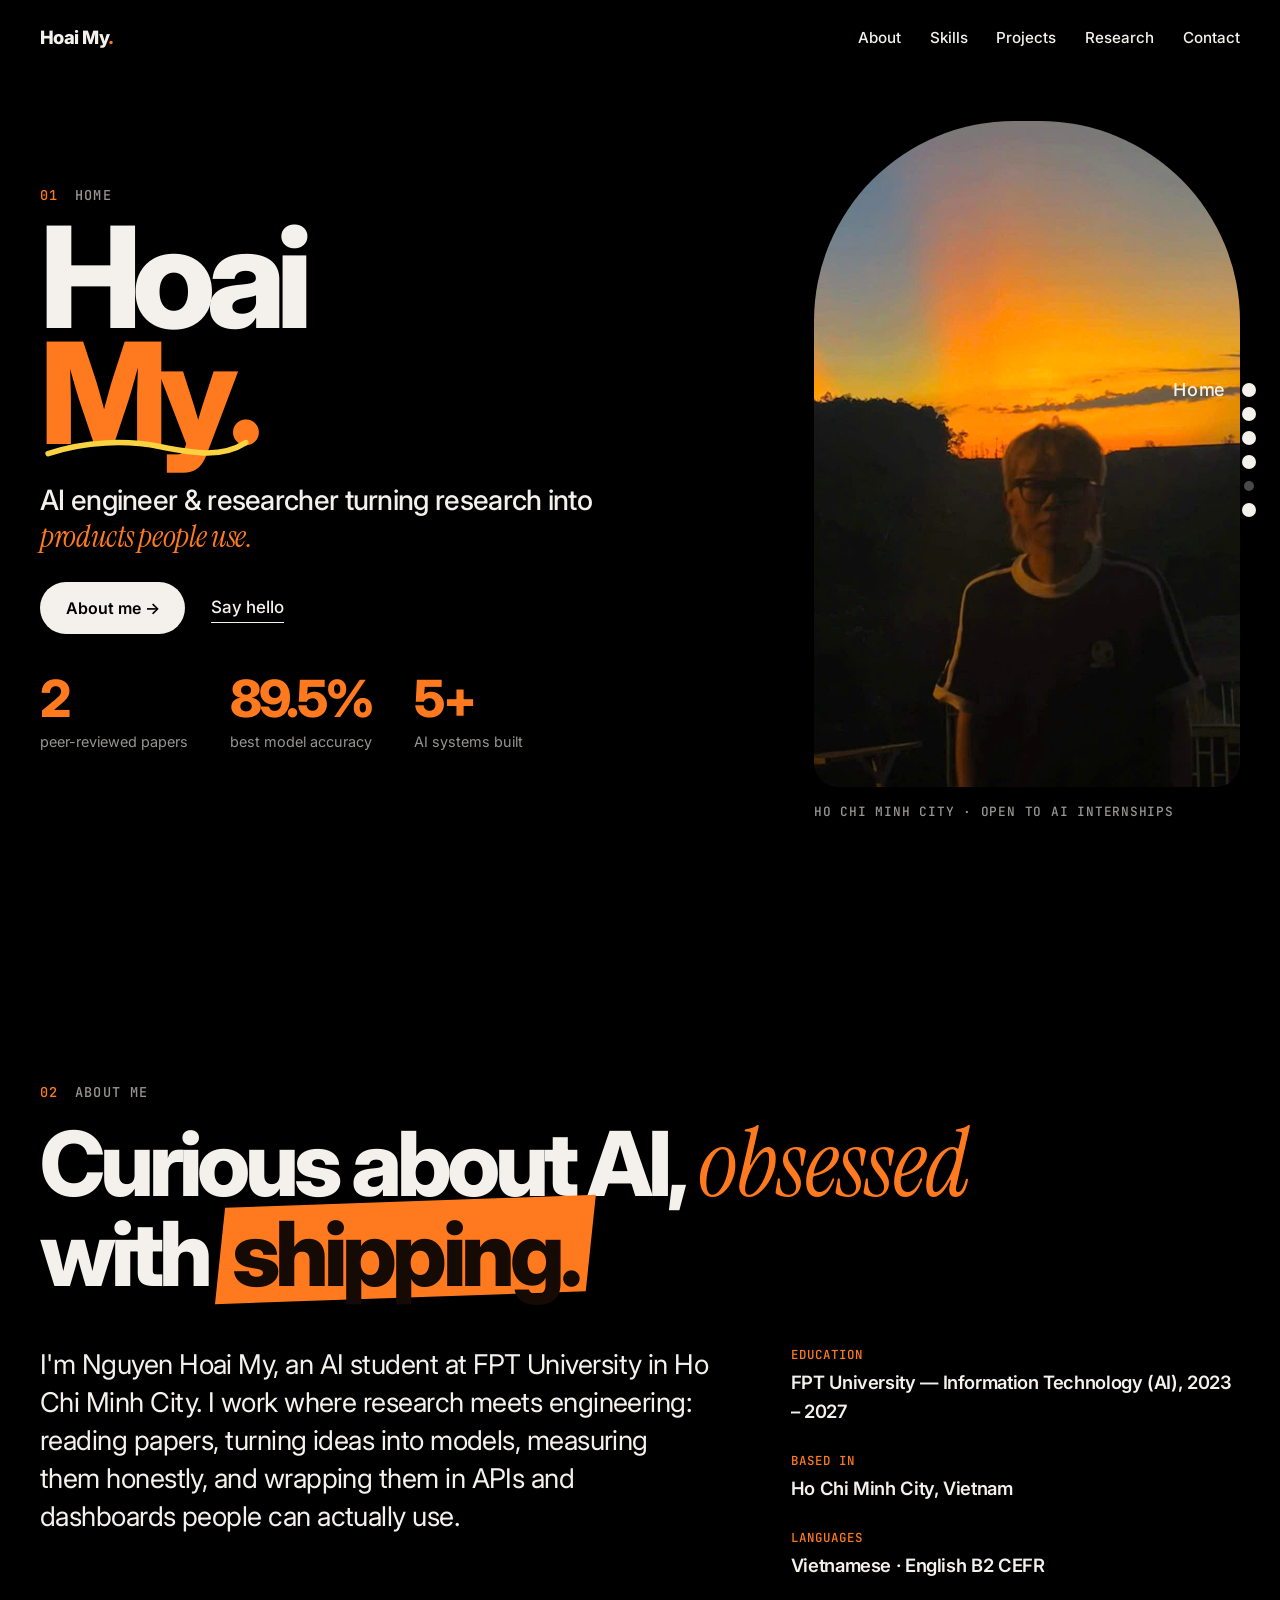
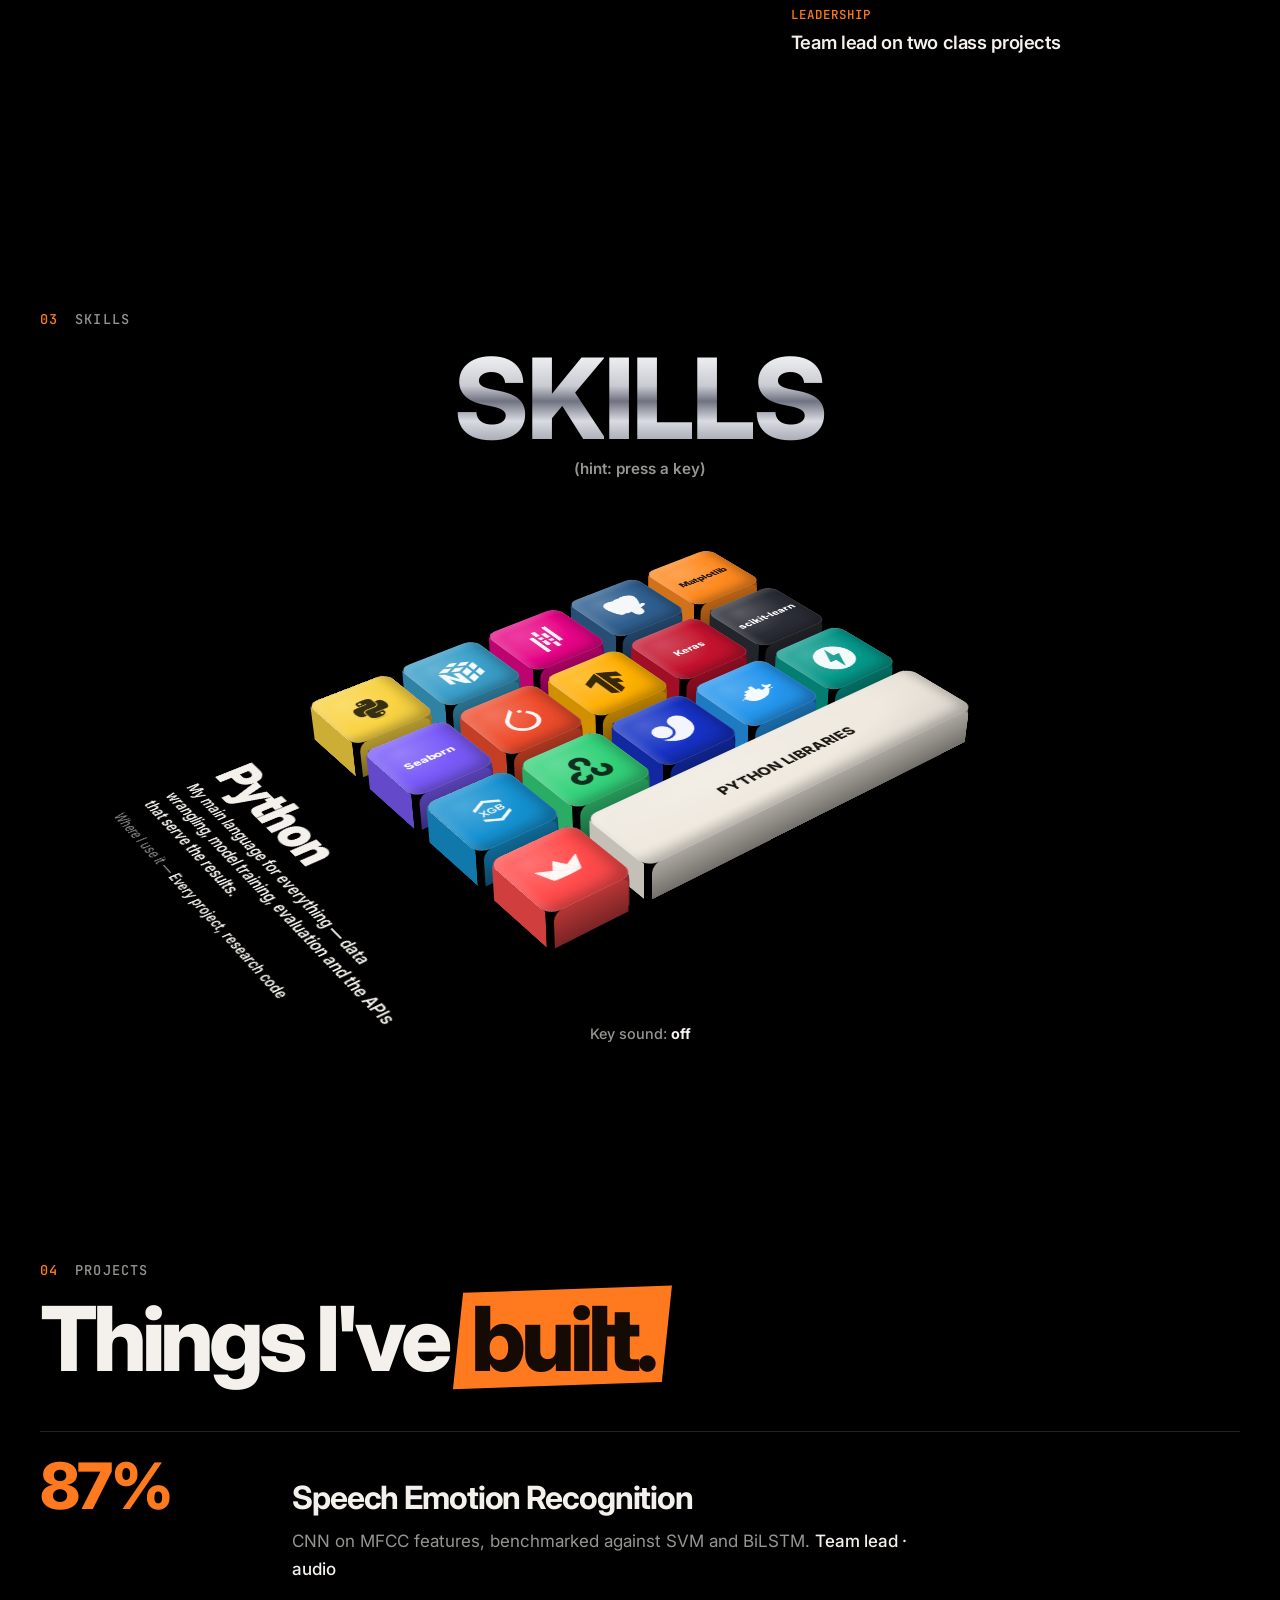
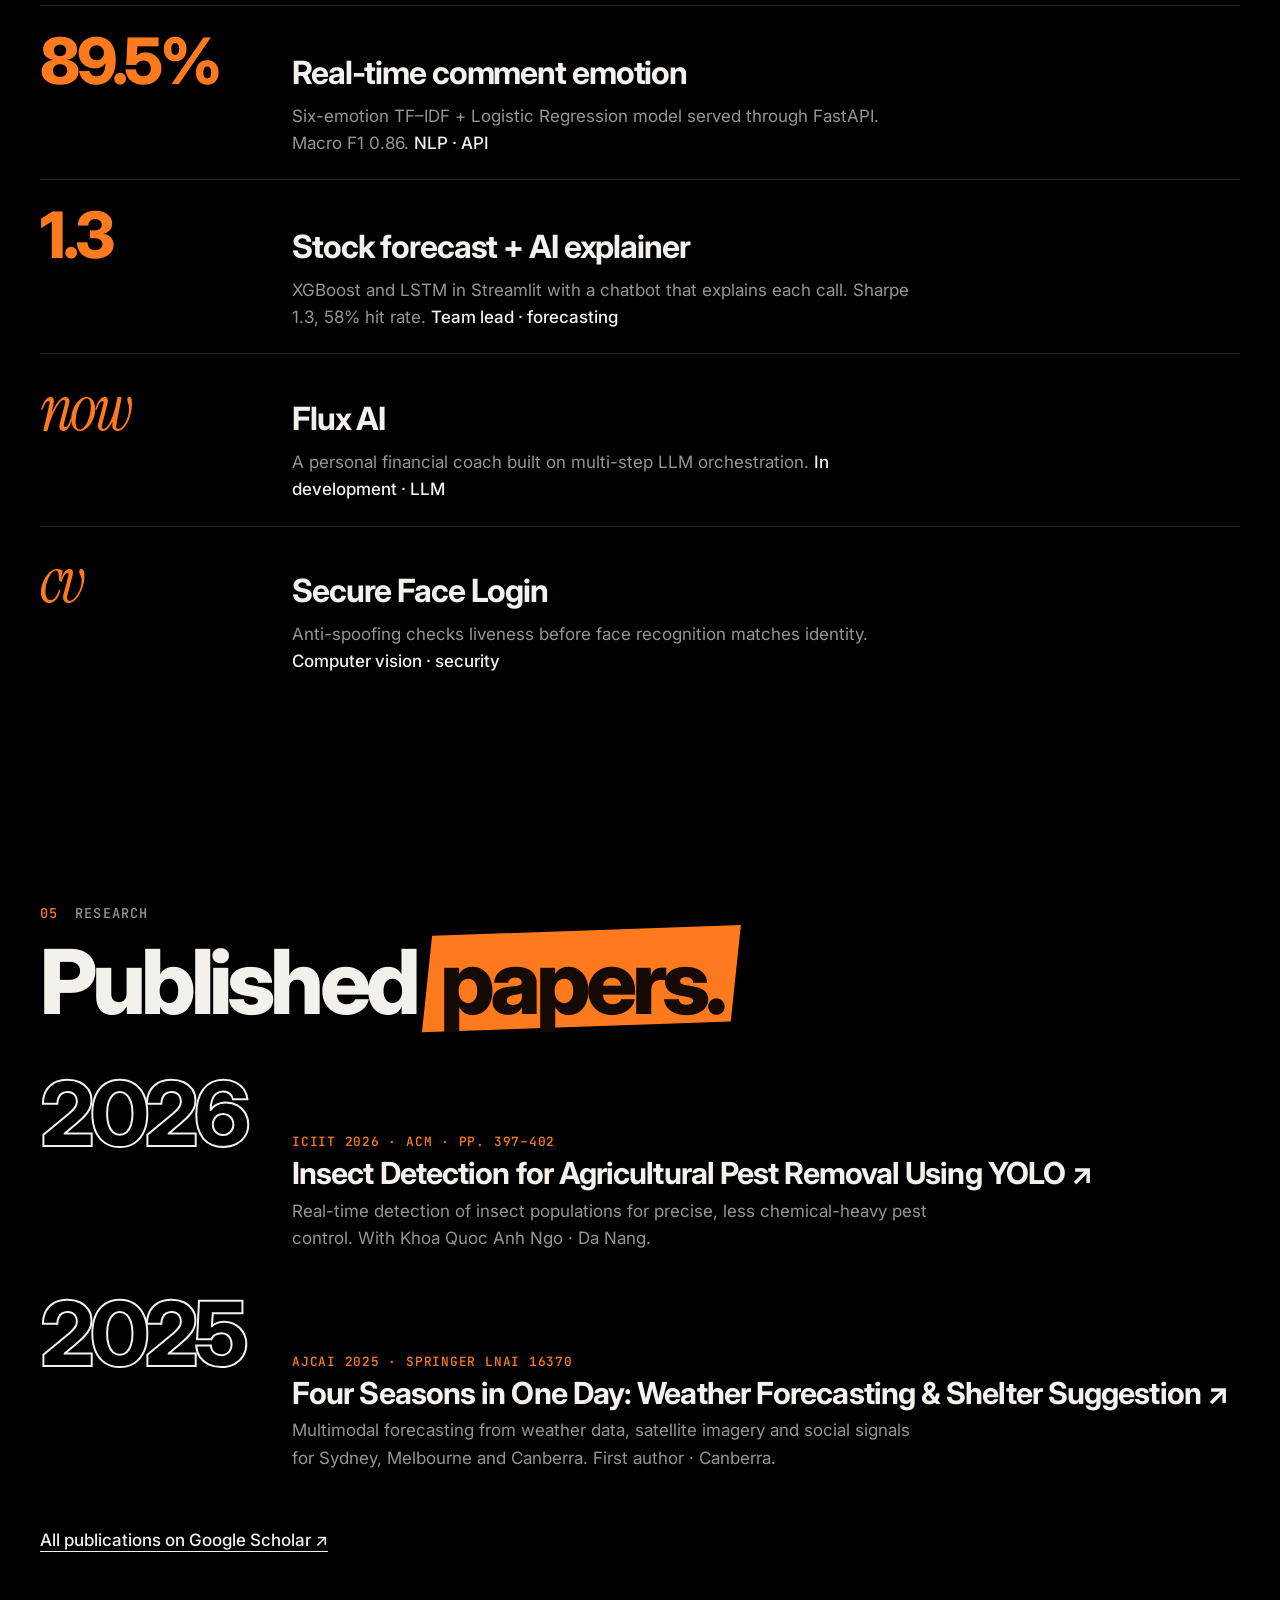
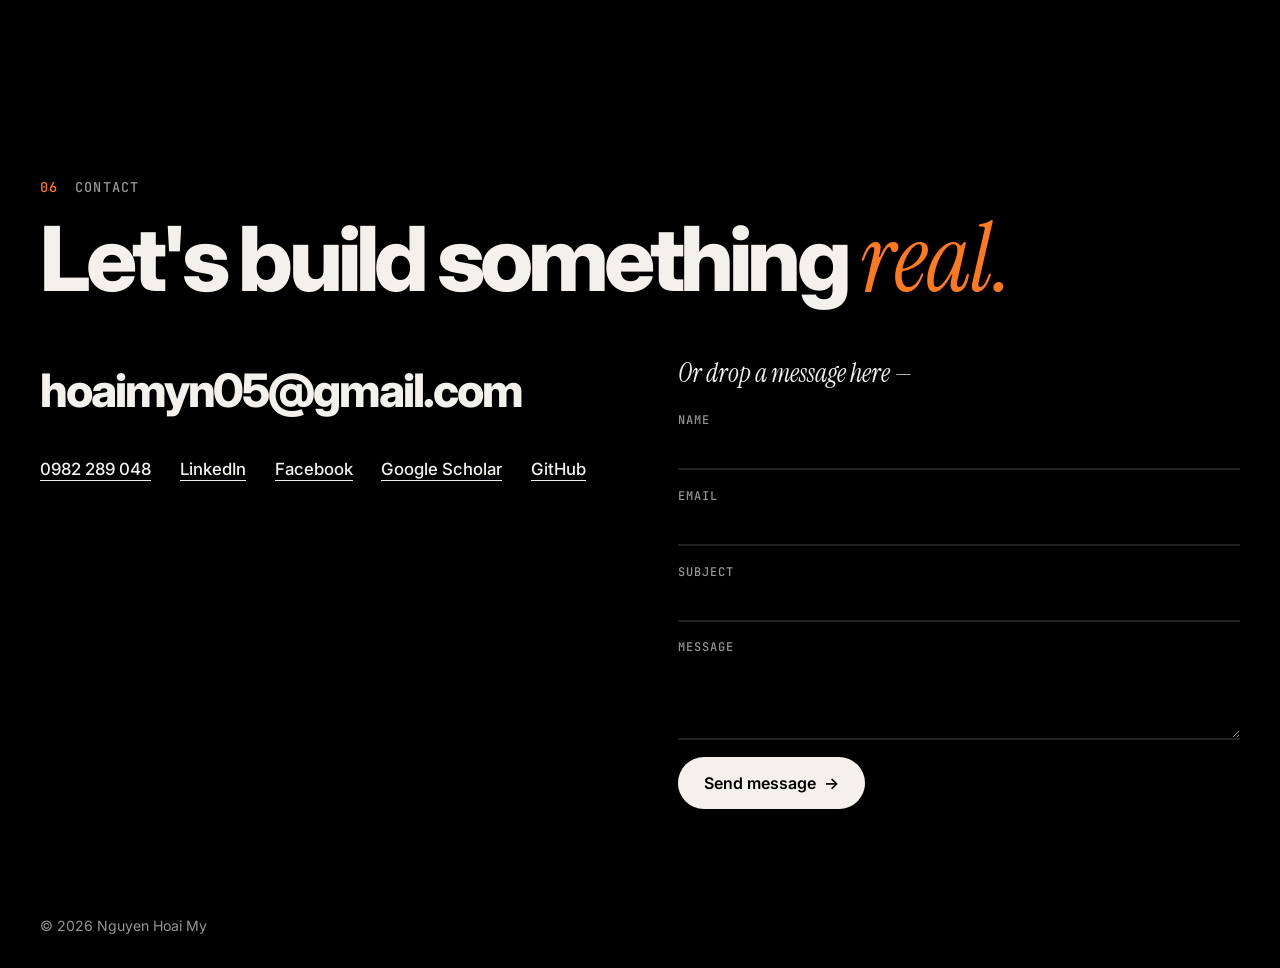
==== commit a9c49ccb: "style: plain black background and calmer one-time text reveal Removes the glow blobs, grain and node" ====
--- a/index.html
+++ b/index.html
@@ -15,15 +15,11 @@
   <link rel="preconnect" href="https://fonts.gstatic.com" crossorigin />
   <link href="https://fonts.googleapis.com/css2?family=Inter:wght@400;500;600;700;800&family=Instrument+Serif:ital@0;1&family=JetBrains+Mono:wght@500&display=swap" rel="stylesheet" />
   <link rel="stylesheet" href="styles.css" />
-  <script defer src="bg-net.js"></script>
   <script defer src="fire-cursor.js"></script>
   <script defer src="script.js"></script>
 </head>
 <body data-scene="home">
   <a class="skip-link" href="#main">Skip to content</a>
-  <div class="glow" aria-hidden="true"><i></i><i></i><i></i></div>
-  <canvas id="bg-net" aria-hidden="true"></canvas>
-  <div class="grain" aria-hidden="true"></div>
   <canvas id="fire" aria-hidden="true"></canvas>
   <div class="wipe" aria-hidden="true"><i></i><i></i><i></i><i></i><i></i><i></i></div>
 
@@ -93,7 +89,7 @@
     <!-- 03 Skills -->
     <section class="page" id="skills" data-scene="skills">
       <p class="index"><b>03</b> Skills</p>
-      <h2 class="title skills-title reveal">SKILLS</h2>
+      <h2 class="title skills-title fx" aria-label="Skills">SKILLS</h2>
       <p class="hint words">(hint: press a key)</p>
       <div class="skills-layout">
         <div class="keyboard-stage">
--- a/styles.css
+++ b/styles.css
@@ -5,7 +5,7 @@
   --serif: "Instrument Serif", Georgia, serif;
   --mono: "JetBrains Mono", ui-monospace, monospace;
 }
-body { --bg: #0e0d10; --text: #f4f1ec; --muted: rgba(244,241,236,.62); --accent: #ff7a1f; --mark: #ff7a1f; --mark-ink: #160b04; --line: rgba(244,241,236,.14); }
+body { --bg: #000000; --text: #f4f1ec; --muted: rgba(244,241,236,.62); --accent: #ff7a1f; --mark: #ff7a1f; --mark-ink: #160b04; --line: rgba(244,241,236,.14); }
 
 * { box-sizing: border-box; }
 html { scroll-behavior: smooth; overflow-x: clip; }
@@ -16,16 +16,6 @@
 .skip-link { position: fixed; left: 1rem; top: -4rem; z-index: 100; padding: .75rem 1rem; background: var(--text); color: var(--bg); }
 .skip-link:focus { top: 1rem; }
 :focus-visible { outline: 2px solid var(--accent); outline-offset: 4px; }
-
-/* Background: drifting glow blobs + a live node network, both behind the content */
-#bg-net { position: fixed; inset: 0; z-index: -1; width: 100%; height: 100%; pointer-events: none; }
-.glow { position: fixed; inset: 0; z-index: -2; overflow: hidden; pointer-events: none; }
-.glow i { position: absolute; width: 46vmax; height: 46vmax; border-radius: 50%; filter: blur(90px); opacity: .16; animation: float 26s ease-in-out infinite alternate; }
-.glow i:nth-child(1) { background: #ff7a1f; left: -12vmax; top: -10vmax; }
-.glow i:nth-child(2) { background: #7a5af8; right: -14vmax; top: 30vh; opacity: .12; animation-duration: 32s; animation-delay: -8s; }
-.glow i:nth-child(3) { background: #2496ed; left: 20vw; bottom: -18vmax; opacity: .1; animation-duration: 38s; animation-delay: -16s; }
-@keyframes float { 33% { transform: translate(8vw, 6vh) scale(1.1); } 66% { transform: translate(-6vw, 10vh) scale(.92); } 100% { transform: translate(4vw, -8vh) scale(1.05); } }
-.grain { position: fixed; inset: 0; z-index: -1; pointer-events: none; opacity: .05; background-image: url("data:image/svg+xml,%3Csvg xmlns='http://www.w3.org/2000/svg' width='160' height='160'%3E%3Cfilter id='n'%3E%3CfeTurbulence type='fractalNoise' baseFrequency='.9' numOctaves='2'/%3E%3C/filter%3E%3Crect width='100%25' height='100%25' filter='url(%23n)'/%3E%3C/svg%3E"); }
 
 #fire { position: fixed; inset: 0; z-index: 95; width: 100%; height: 100%; pointer-events: none; }
 .fire-cursor, .fire-cursor a, .fire-cursor button { cursor: none; }
@@ -109,6 +99,7 @@
 #skills { align-items: center; text-align: center; }
 #skills > .index { align-self: flex-start; }
 .skills-title { margin: 0; font-size: clamp(3.6rem, 9vw, 7rem); letter-spacing: -.02em; background: linear-gradient(180deg, #ffffff 0%, #c9cbd2 38%, #6f7280 52%, #d9dbe2 70%, #8a8d99 100%); -webkit-background-clip: text; background-clip: text; color: transparent; }
+.skills-title .ch { background: linear-gradient(180deg, #ffffff 0%, #c9cbd2 38%, #6f7280 52%, #d9dbe2 70%, #8a8d99 100%); -webkit-background-clip: text; background-clip: text; color: transparent; }
 .hint { margin: .2rem 0 0; color: var(--muted); font-weight: 600; font-size: .95rem; }
 .skills-layout { width: 100%; display: grid; justify-items: center; }
 .keyboard-stage { --k: 92px; --g: 14px; perspective: 1800px; width: 100%; display: grid; place-items: center; padding: 1rem 0 0; min-height: 600px; }
@@ -223,13 +214,12 @@
 }
 
 /* Whole-page text transitions: words rise out of a mask on arrival and sink on leave */
-/* Every word and letter flies in from its own point outside the page, and flies back out */
+/* Text rises gently into place once, the first time its page is reached */
 .w { display: inline-block; }
 .w > span, .ch { display: inline-block; }
-.page .w > span, .page .ch { opacity: 0; transform: translate3d(var(--tx, 0), var(--ty, 0), 0) rotate(var(--tr, 0deg)) scale(.6); filter: blur(6px); transition: transform 1.1s cubic-bezier(.16, 1, .3, 1), opacity .7s ease, filter .9s ease; transition-delay: var(--d, 0s); }
-.page.shown .w > span, .page.shown .ch { opacity: 1; transform: none; filter: none; }
-.page:not(.shown) .w > span, .page:not(.shown) .ch { transition-duration: .6s, .4s, .5s; transition-delay: 0s; }
-.page.shown .ch:hover { transform: translateY(-.14em) rotate(var(--r, -6deg)) scale(1.08); transition: transform .45s cubic-bezier(.3, 1.8, .5, 1); transition-delay: 0s; }
+.page .w > span, .page .ch { opacity: 0; transform: translateY(.5em); transition: transform .8s cubic-bezier(.2, .8, .2, 1), opacity .8s ease; transition-delay: var(--d, 0s); }
+.page.shown .w > span, .page.shown .ch { opacity: 1; transform: none; }
+.page.shown .ch:hover { transition-delay: 0s;  transform: translateY(-.14em) rotate(var(--r, -6deg)) scale(1.08); transition: transform .45s cubic-bezier(.3, 1.8, .5, 1); transition-delay: 0s; }
 .reveal { opacity: 0; transform: translateY(40px) scale(.97); transition: opacity .8s var(--ease), transform .9s var(--ease); }
 .reveal.is-visible { opacity: 1; transform: none; }
 @media (prefers-reduced-motion: reduce) { .page .w > span, .page .ch { transform: none !important; opacity: 1 !important; filter: none !important; } }
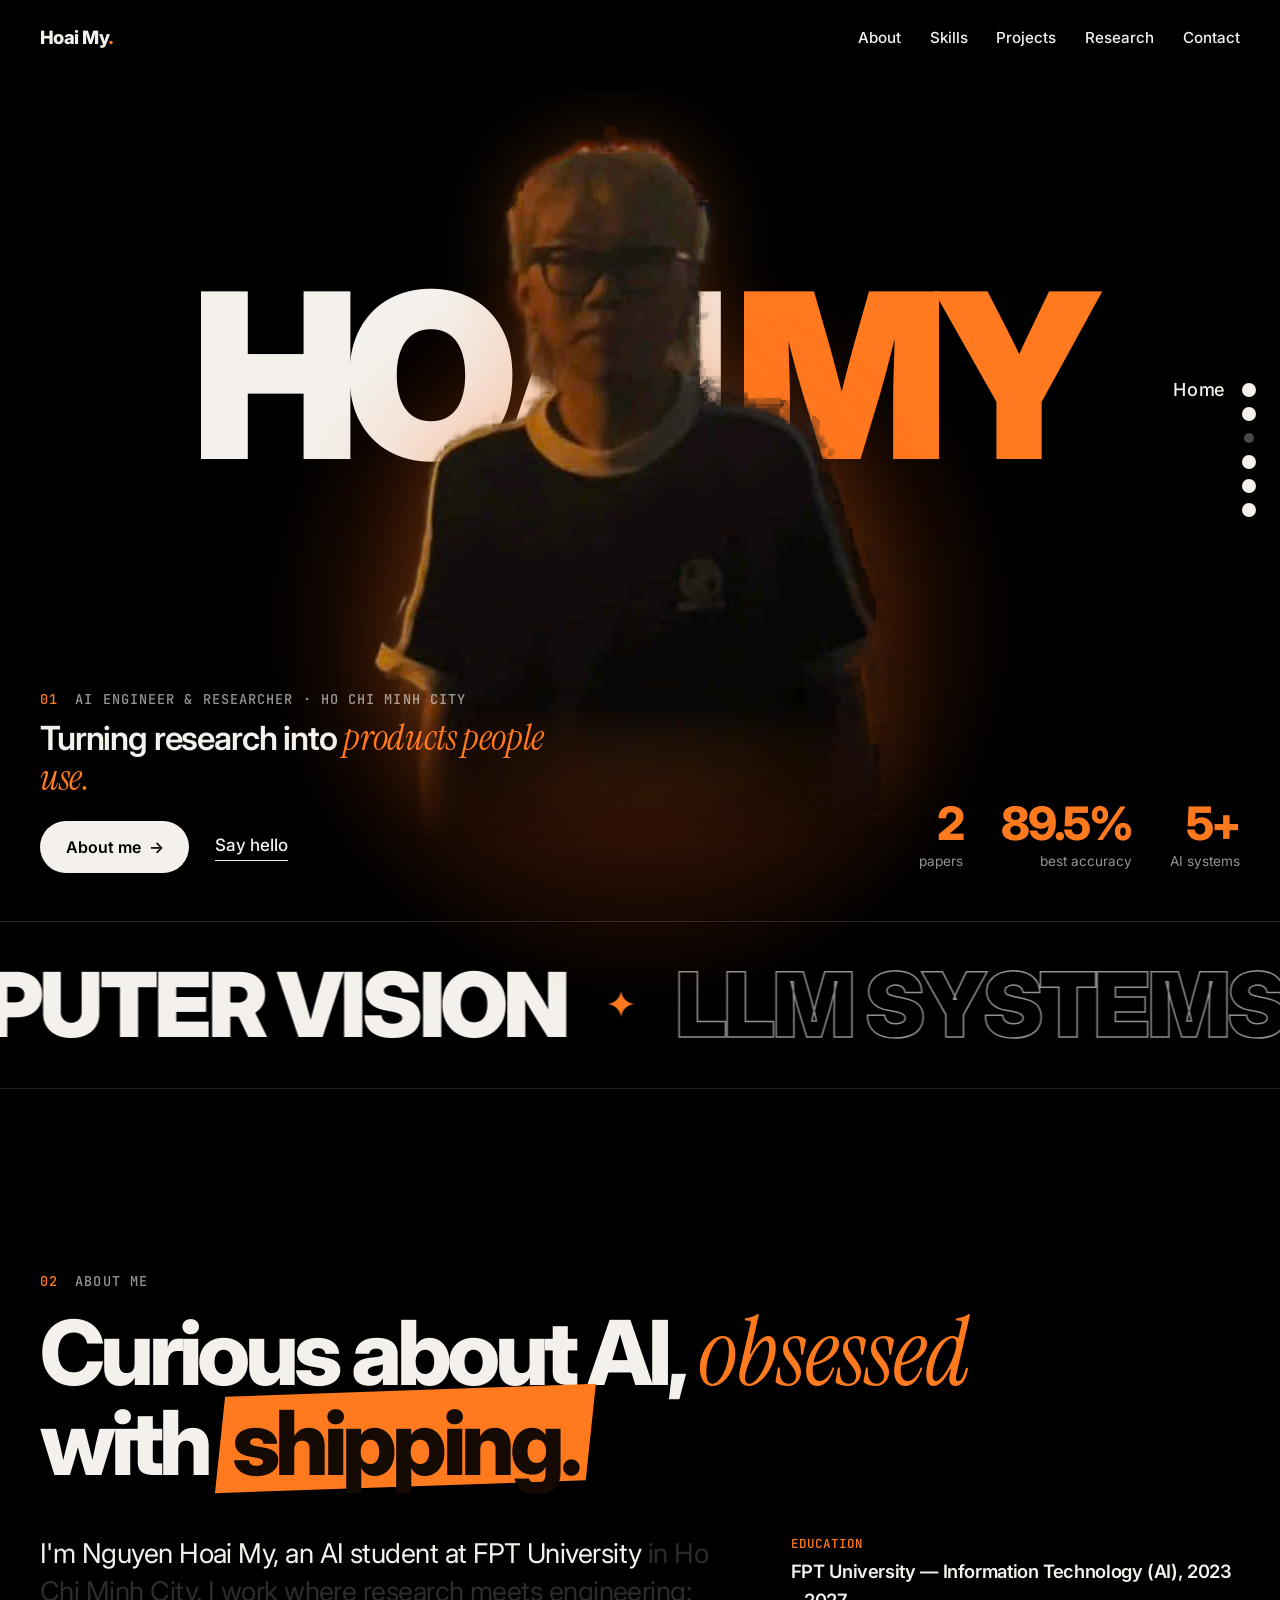
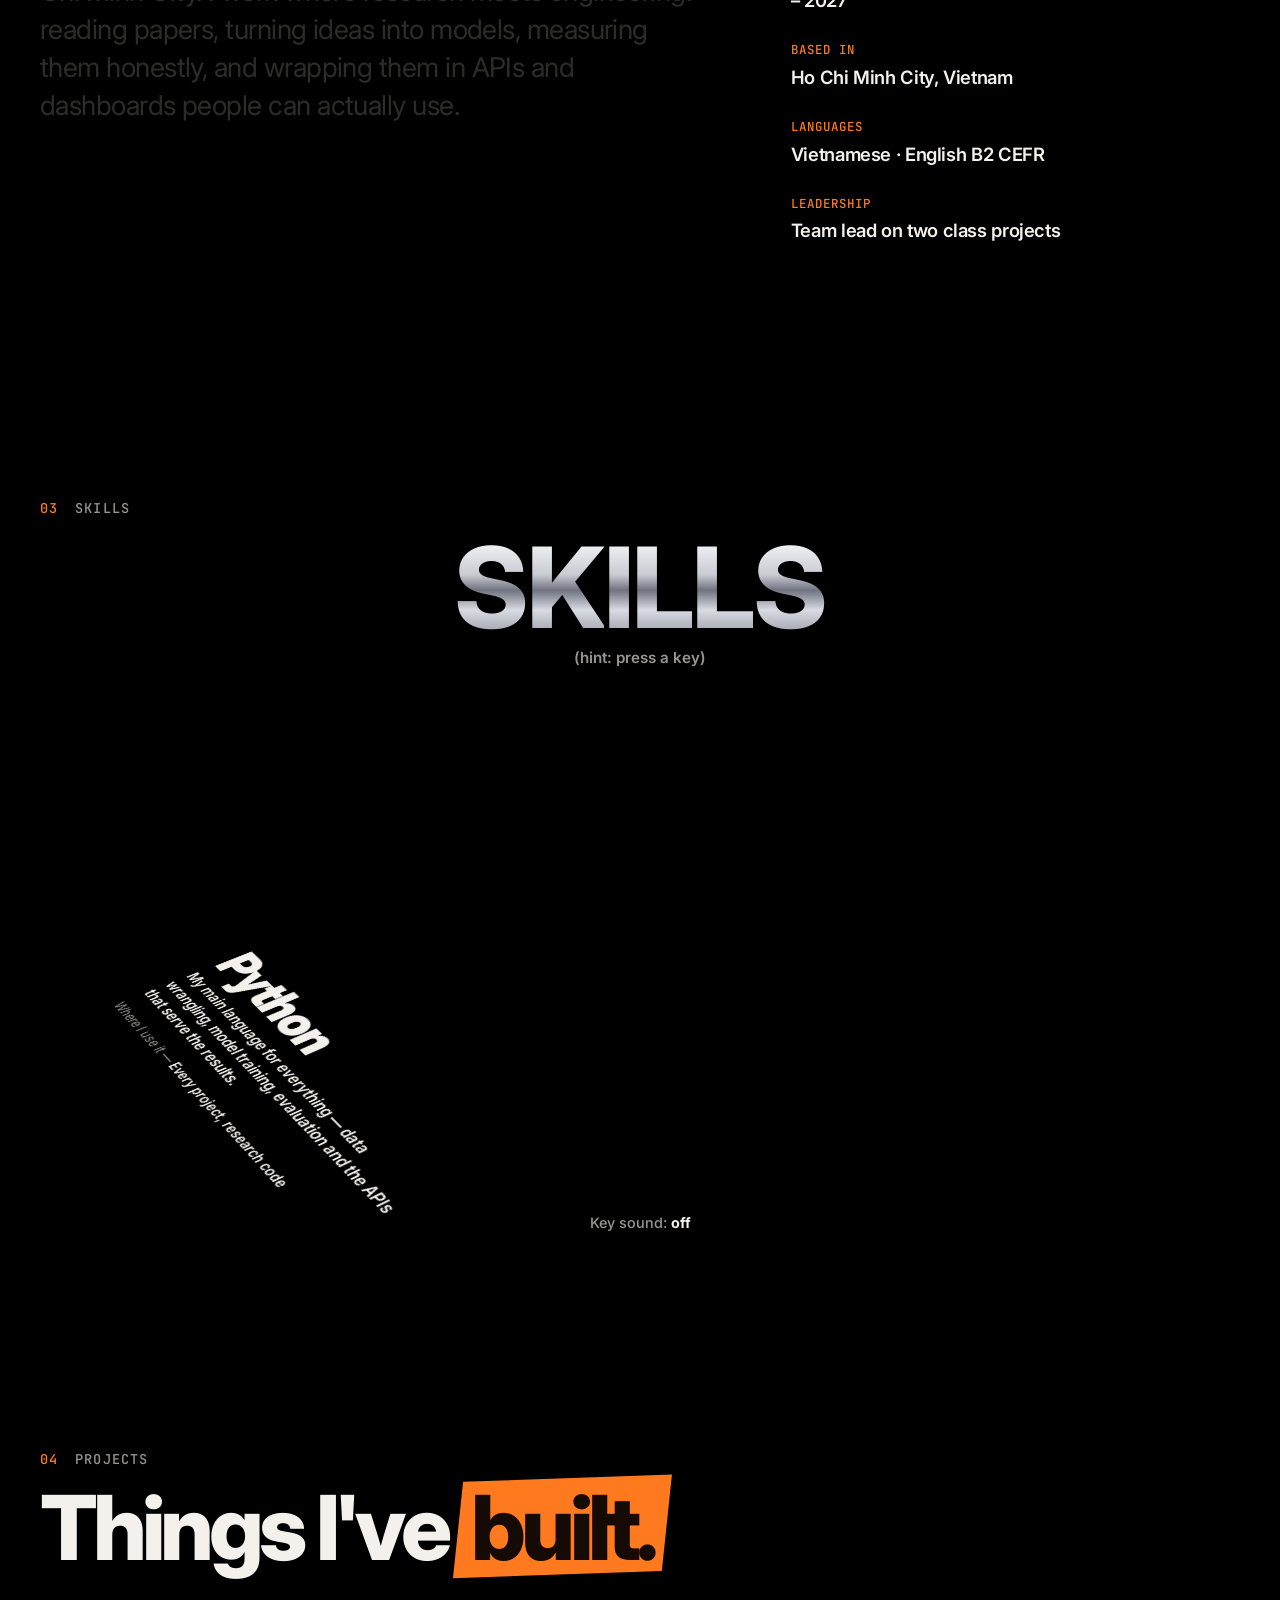
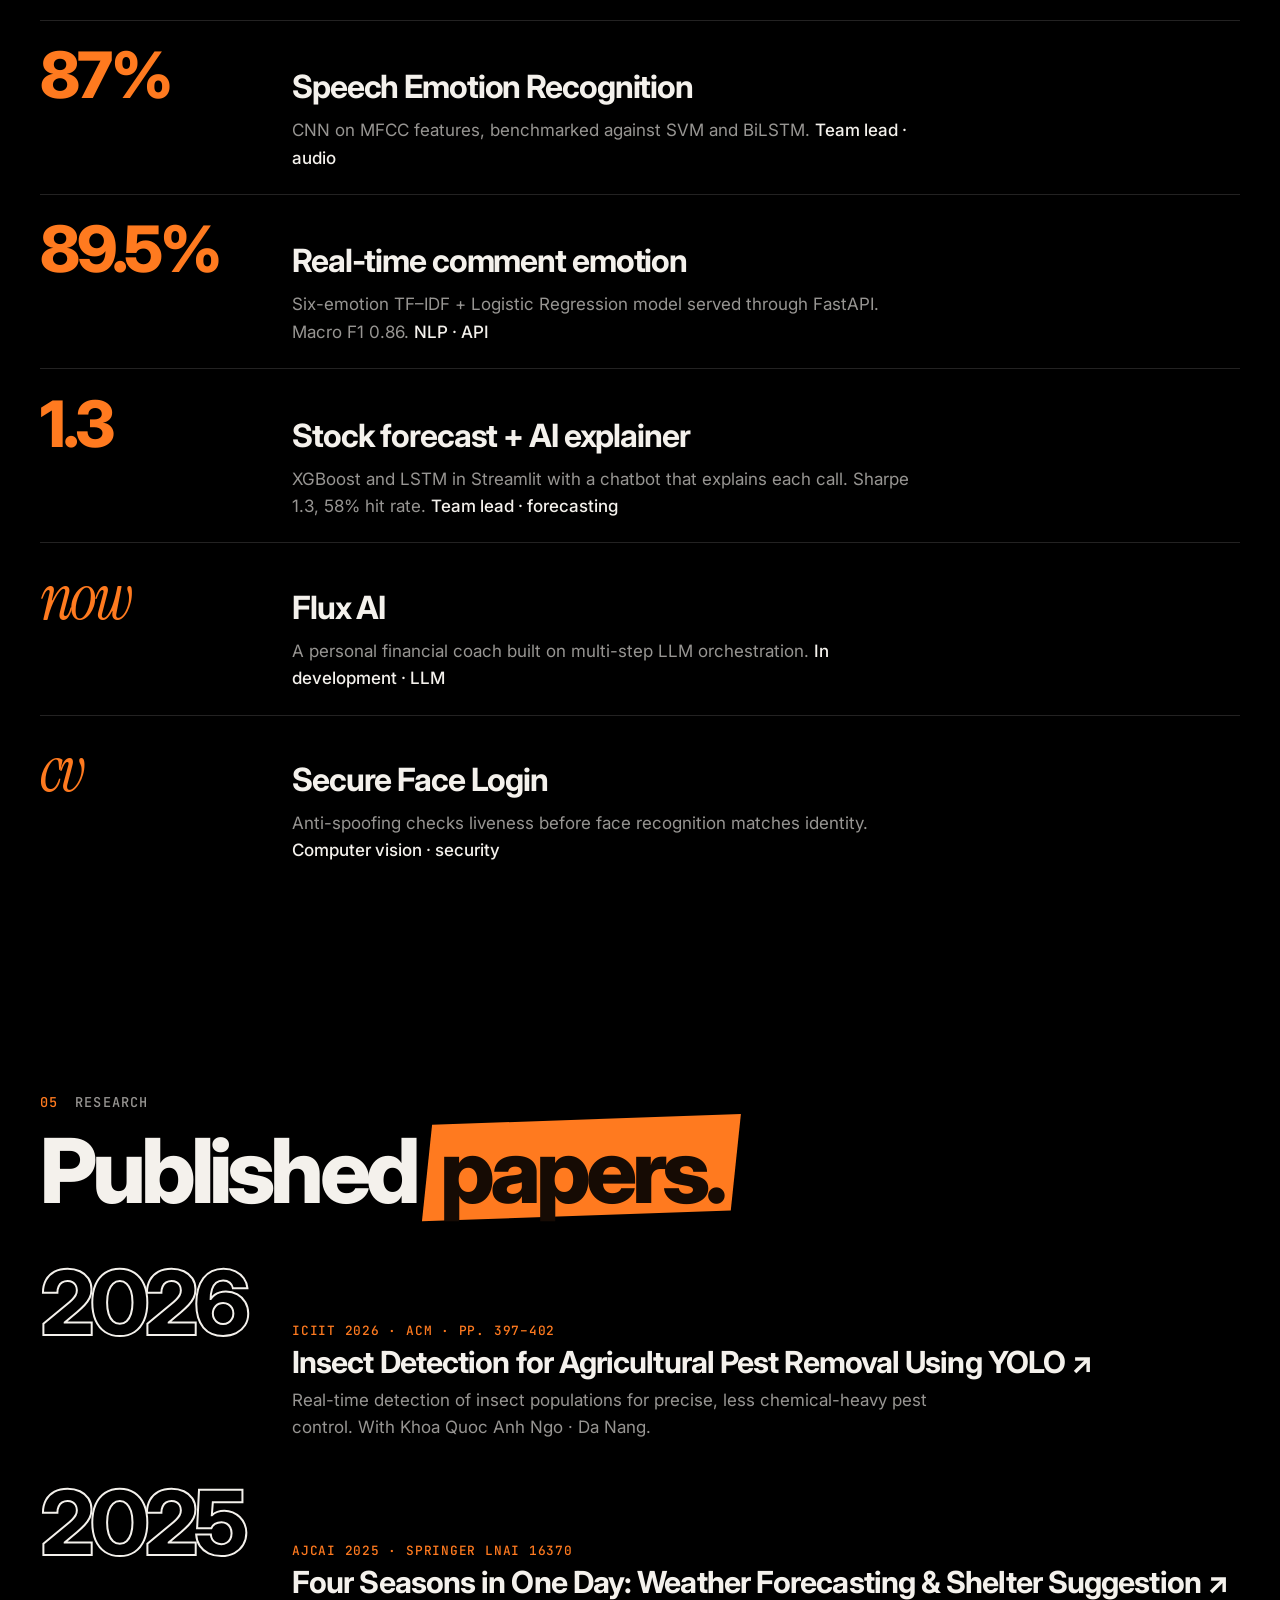
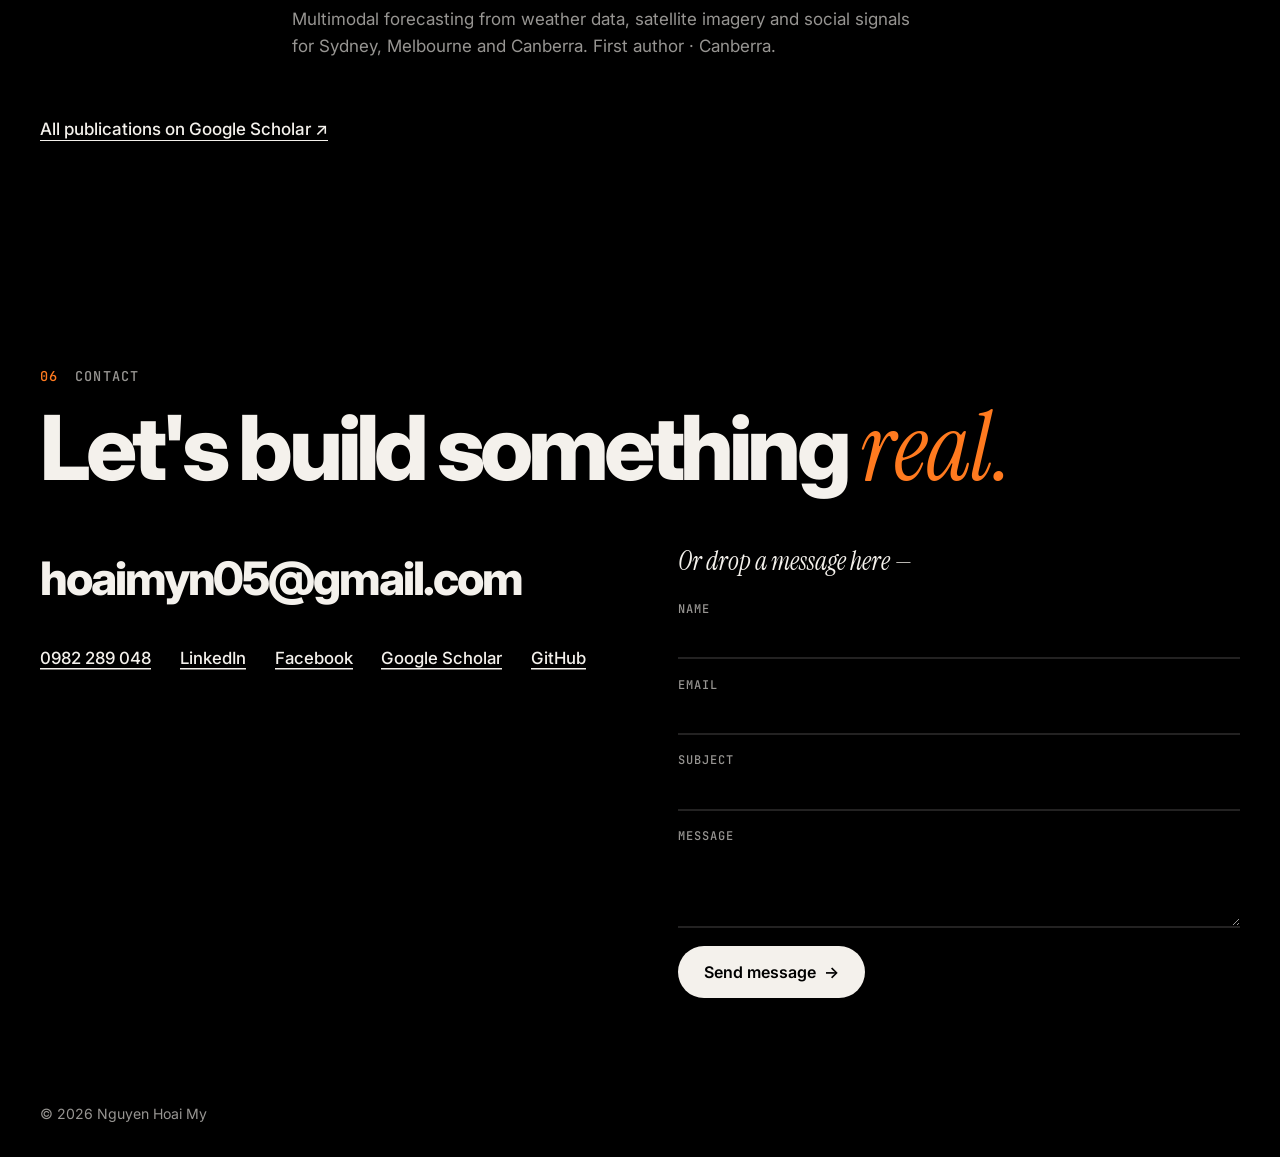
==== commit 6d04209f: "feat: cut-out portrait hero and richer scroll/hover effects Replaces the framed photo with a backgro" ====
--- a/index.html
+++ b/index.html
@@ -26,11 +26,11 @@
   <header class="site-header">
     <a class="brand" href="#home" data-wipe>Hoai My<span>.</span></a>
     <nav aria-label="Primary navigation">
-      <a href="#about" data-wipe>About</a>
-      <a href="#skills" data-wipe>Skills</a>
-      <a href="#projects" data-wipe>Projects</a>
-      <a href="#research" data-wipe>Research</a>
-      <a href="#contact" data-wipe>Contact</a>
+      <a href="#about" data-wipe data-scramble>About</a>
+      <a href="#skills" data-wipe data-scramble>Skills</a>
+      <a href="#projects" data-wipe data-scramble>Projects</a>
+      <a href="#research" data-wipe data-scramble>Research</a>
+      <a href="#contact" data-wipe data-scramble>Contact</a>
     </nav>
   </header>
 
@@ -46,37 +46,36 @@
   <main id="main">
     <!-- 01 Home -->
     <section class="page home" id="home" data-scene="home">
-      <div class="home-grid">
-        <div class="home-text">
-          <p class="index"><b>01</b> Home</p>
-          <h1 class="giant" aria-label="Hoai My">
-            <span class="line" data-split>Hoai</span>
-            <span class="line accent"><span data-split>My.</span><svg class="scribble" viewBox="0 0 300 40" aria-hidden="true"><path d="M6 28C60 10 120 8 170 18S260 34 294 12"/></svg></span>
-          </h1>
-          <p class="lead reveal">AI engineer &amp; researcher turning research into <em>products people use.</em></p>
+      <div class="hero-stage">
+        <h1 class="hero-name giant" aria-label="Hoai My"><span class="hn hn-1" data-split>HOAI</span><span class="hn hn-2" data-split>MY</span></h1>
+        <div class="hero-glow" aria-hidden="true"></div>
+        <img class="cutout" src="assets/hoai-my-cutout.png" width="900" height="1200" alt="Nguyen Hoai My" />
+      </div>
+      <div class="hero-bottom">
+        <div class="hero-copy">
+          <p class="index"><b>01</b> AI engineer &amp; researcher · Ho Chi Minh City</p>
+          <p class="lead reveal">Turning research into <em>products people use.</em></p>
           <div class="actions reveal">
-            <a class="btn btn-solid" href="#about" data-wipe>About me →</a>
-            <a class="link" href="#contact" data-wipe>Say hello</a>
+            <a class="btn btn-solid magnetic" href="#about" data-wipe><span data-scramble>About me</span> →</a>
+            <a class="link" href="#contact" data-wipe data-scramble>Say hello</a>
           </div>
-          <dl class="numbers reveal">
-            <div><dt data-count="2">2</dt><dd>peer-reviewed papers</dd></div>
-            <div><dt data-count="89.5" data-decimals="1" data-suffix="%">89.5%</dt><dd>best model accuracy</dd></div>
-            <div><dt data-count="5" data-suffix="+">5+</dt><dd>AI systems built</dd></div>
-          </dl>
         </div>
-        <figure class="portrait reveal">
-          <img src="assets/hoai-my.jpg" width="960" height="1280" alt="Nguyen Hoai My standing in front of a sunset" />
-          <figcaption>Ho Chi Minh City · open to AI internships</figcaption>
-        </figure>
-      </div>
-    </section>
+        <dl class="numbers reveal">
+          <div><dt data-count="2">2</dt><dd>papers</dd></div>
+          <div><dt data-count="89.5" data-decimals="1" data-suffix="%">89.5%</dt><dd>best accuracy</dd></div>
+          <div><dt data-count="5" data-suffix="+">5+</dt><dd>AI systems</dd></div>
+        </dl>
+      </div>
+    </section>
+
+    <div class="band" aria-hidden="true"><div class="band-track"><span>AI ENGINEER</span><i>✦</i><span class="o">RESEARCHER</span><i>✦</i><span>COMPUTER VISION</span><i>✦</i><span class="o">LLM SYSTEMS</span><i>✦</i><span>SPEECH AI</span><i>✦</i><span>AI ENGINEER</span><i>✦</i><span class="o">RESEARCHER</span><i>✦</i><span>COMPUTER VISION</span><i>✦</i><span class="o">LLM SYSTEMS</span><i>✦</i><span>SPEECH AI</span><i>✦</i></div></div>
 
     <!-- 02 About -->
     <section class="page" id="about" data-scene="about">
       <p class="index"><b>02</b> About me</p>
       <h2 class="title fx">Curious about AI, <em>obsessed</em> with <mark>shipping.</mark></h2>
       <div class="about-grid">
-        <p class="about-lead reveal">I'm Nguyen Hoai My, an AI student at FPT University in Ho Chi Minh City. I work where research meets engineering: reading papers, turning ideas into models, measuring them honestly, and wrapping them in APIs and dashboards people can actually use.</p>
+        <p class="about-lead" data-scroll-lit>I'm Nguyen Hoai My, an AI student at FPT University in Ho Chi Minh City. I work where research meets engineering: reading papers, turning ideas into models, measuring them honestly, and wrapping them in APIs and dashboards people can actually use.</p>
         <dl class="facts reveal">
           <div><dt>Education</dt><dd>FPT University — Information Technology (AI), 2023 – 2027</dd></div>
           <div><dt>Based in</dt><dd>Ho Chi Minh City, Vietnam</dd></div>
--- a/styles.css
+++ b/styles.css
@@ -38,7 +38,7 @@
 
 /* Header */
 .site-header, main { width: min(calc(100% - 48px), var(--max)); margin-inline: auto; }
-.site-header { position: fixed; left: 0; right: 0; top: 0; z-index: 50; display: flex; align-items: center; justify-content: space-between; height: 76px; color: var(--text); transition: color .9s var(--ease); }
+.site-header { position: fixed; left: 0; right: 0; width: auto !important; margin: 0 !important; top: 0; z-index: 50; background: linear-gradient(#000 55%, transparent); padding-inline: max(24px, calc((100% - var(--max)) / 2)); display: flex; align-items: center; justify-content: space-between; height: 76px; color: var(--text); transition: color .9s var(--ease); }
 .brand { font-weight: 800; font-size: 1.15rem; letter-spacing: -.03em; }
 .brand span { color: #ff7a1f; }
 .site-header nav { display: flex; gap: 1.8rem; font-size: .95rem; font-weight: 500; }
@@ -68,24 +68,40 @@
 
 .fx.is-visible .ch, .giant.is-visible .ch { opacity: 1; translate: 0 0; rotate: 0deg; }
 
-/* Home */
-.home-grid { display: grid; grid-template-columns: 1.25fr .75fr; align-items: center; gap: clamp(2rem, 5vw, 5rem); }
-.giant { margin: 0; font-size: clamp(4.5rem, 11vw, 10rem); font-weight: 800; line-height: .82; letter-spacing: -.07em; }
-.giant .line { display: block; }
-.giant .accent { position: relative; width: fit-content; color: #ff7a1f; }
-.scribble { position: absolute; left: 2%; bottom: -.08em; width: 96%; height: .2em; overflow: visible; }
-.scribble path { fill: none; stroke: #f9d342; stroke-width: 8; stroke-linecap: round; stroke-dasharray: 340; stroke-dashoffset: 340; animation: scribble 1.2s 1s var(--ease) forwards; }
-@keyframes scribble { to { stroke-dashoffset: 0; } }
-.lead { max-width: 560px; margin: 2rem 0 1.6rem; font-size: clamp(1.3rem, 2.2vw, 1.75rem); line-height: 1.25; letter-spacing: -.025em; font-weight: 500; }
+/* Home: giant name behind the cut-out portrait, an outline copy in front */
+.home { position: relative; justify-content: flex-end; padding-top: 90px; padding-bottom: 48px; }
+.hero-stage { position: relative; height: min(72svh, 760px); display: grid; place-items: end center; }
+.hero-name { position: absolute; left: 50%; top: 30%; translate: -50% 0; margin: 0; display: flex; gap: .08em; font-size: clamp(5rem, 18vw, 17rem); font-weight: 900; line-height: .8; letter-spacing: -.06em; white-space: nowrap; pointer-events: none; user-select: none; }
+.hn { display: inline-block; transform: translateX(var(--px, 0)); transition: transform .2s linear; }
+.hero-name .hn-1 { color: #f4f1ec; }
+.hero-name .hn-2 { color: #ff7a1f; }
+.hero-glow { position: absolute; left: 50%; bottom: 0; width: min(70vw, 760px); aspect-ratio: 1; translate: -50% 35%; border-radius: 50%; background: radial-gradient(closest-side, rgba(255,122,31,.55), rgba(255,94,26,.18) 55%, transparent); filter: blur(10px); z-index: 1; animation: breathe 6s ease-in-out infinite; }
+@keyframes breathe { 50% { scale: 1.08; opacity: .8; } }
+.cutout { position: relative; z-index: 2; height: 100%; width: auto; max-width: 100%; object-fit: contain; object-position: bottom; transform: translateY(var(--cy, 0)) scale(var(--cs, 1)); transform-origin: bottom; filter: drop-shadow(0 0 40px rgba(255,122,31,.25)); -webkit-mask-image: linear-gradient(#000 82%, transparent); mask-image: linear-gradient(#000 82%, transparent); animation: rise-in 1.4s cubic-bezier(.16, 1, .3, 1) .2s both; }
+@keyframes rise-in { from { opacity: 0; transform: translateY(12%) scale(.96); } }
+.hero-bottom { position: relative; z-index: 4; display: flex; justify-content: space-between; align-items: flex-end; gap: 2rem; margin-top: -3rem; }
+.hero-copy .index { margin-bottom: .6rem; }
+.lead { max-width: 520px; margin: 0 0 1.4rem; font-size: clamp(1.5rem, 2.6vw, 2.2rem); line-height: 1.1; letter-spacing: -.035em; font-weight: 600; }
 .lead em { font-size: 1.1em; }
 .actions { display: flex; align-items: center; gap: 1.6rem; }
-.numbers { display: flex; flex-wrap: wrap; gap: 2.6rem; margin: 2.4rem 0 0; }
-.numbers dt { font-size: clamp(2.2rem, 4vw, 3.2rem); font-weight: 800; letter-spacing: -.05em; line-height: 1; color: var(--accent); }
-.numbers dd { margin: .4rem 0 0; color: var(--muted); font-size: .9rem; }
-.portrait { margin: 0; }
-.portrait img { display: block; width: 100%; max-height: 74vh; aspect-ratio: 3 / 4; object-fit: cover; border-radius: 200px 200px 24px 24px; filter: brightness(1.08) saturate(1.1); transition: border-radius .8s var(--ease), transform .8s var(--ease); }
-.portrait:hover img { border-radius: 24px 24px 200px 200px; transform: rotate(-2deg); }
-.portrait figcaption { margin-top: 1rem; color: var(--muted); font: 500 .8rem var(--mono); text-transform: uppercase; letter-spacing: .06em; }
+.numbers { display: flex; gap: 2.4rem; margin: 0; text-align: right; }
+.numbers dt { font-size: clamp(2rem, 3.6vw, 3rem); font-weight: 800; letter-spacing: -.05em; line-height: 1; color: var(--accent); }
+.numbers dd { margin: .3rem 0 0; color: var(--muted); font-size: .85rem; }
+
+/* Big outlined marquee whose speed follows the scroll */
+.band { width: 100vw; margin-left: calc(50% - 50vw); overflow: hidden; padding: 2.4rem 0; border-block: 1px solid var(--line); }
+.band-track { display: flex; align-items: center; gap: 2.4rem; width: max-content; transform: translateX(var(--bx, 0)); will-change: transform; }
+.band span { font-size: clamp(2.6rem, 7vw, 6rem); font-weight: 900; letter-spacing: -.04em; line-height: 1; white-space: nowrap; }
+.band .o { color: transparent; -webkit-text-stroke: 1.5px rgba(244,241,236,.6); }
+.band i { color: #ff7a1f; font-style: normal; font-size: 2.4rem; }
+
+/* About paragraph lights up word by word as you scroll through it */
+[data-scroll-lit] .lw { opacity: .18; transition: opacity .25s linear, color .25s; }
+[data-scroll-lit] .lw.on { opacity: 1; }
+[data-scroll-lit] .lw.hot { color: #ff7a1f; }
+
+/* Magnetic button */
+.magnetic { transition: transform .25s var(--ease), background .9s, color .9s; }
 
 /* About */
 .about-grid { display: grid; grid-template-columns: 1.2fr .8fr; gap: clamp(2rem, 6vw, 6rem); align-items: start; }
@@ -189,7 +205,9 @@
   .site-header nav { display: none; }
   .pager { display: none; }
   .home-grid, .about-grid, .skills-layout, .contact-grid { grid-template-columns: minmax(0, 1fr); }
-  .portrait { max-width: 380px; }
+  .hero-bottom { flex-direction: column; align-items: flex-start; margin-top: 0; }
+  .numbers { text-align: left; }
+  .hero-stage { height: 62svh; }
   .page { min-height: 0; padding: 100px 0 60px; }
   .home { min-height: 100svh; }
 }
@@ -200,8 +218,9 @@
   .text-legend .cap span { font-size: .5rem; }
   .key-space .cap span { font-size: .7rem; }
   .note-name { font-size: 2.6rem; }
-  .site-header, main { width: calc(100% - 32px); }
-  .giant { font-size: 28vw; }
+  main { width: calc(100% - 32px); }
+  .site-header { padding-inline: 16px; }
+  .hero-name { font-size: 22vw; top: 34%; }
   .numbers { gap: 1.6rem; }
   .work, .paper { grid-template-columns: 1fr; gap: .4rem; }
   .year { grid-row: auto; }
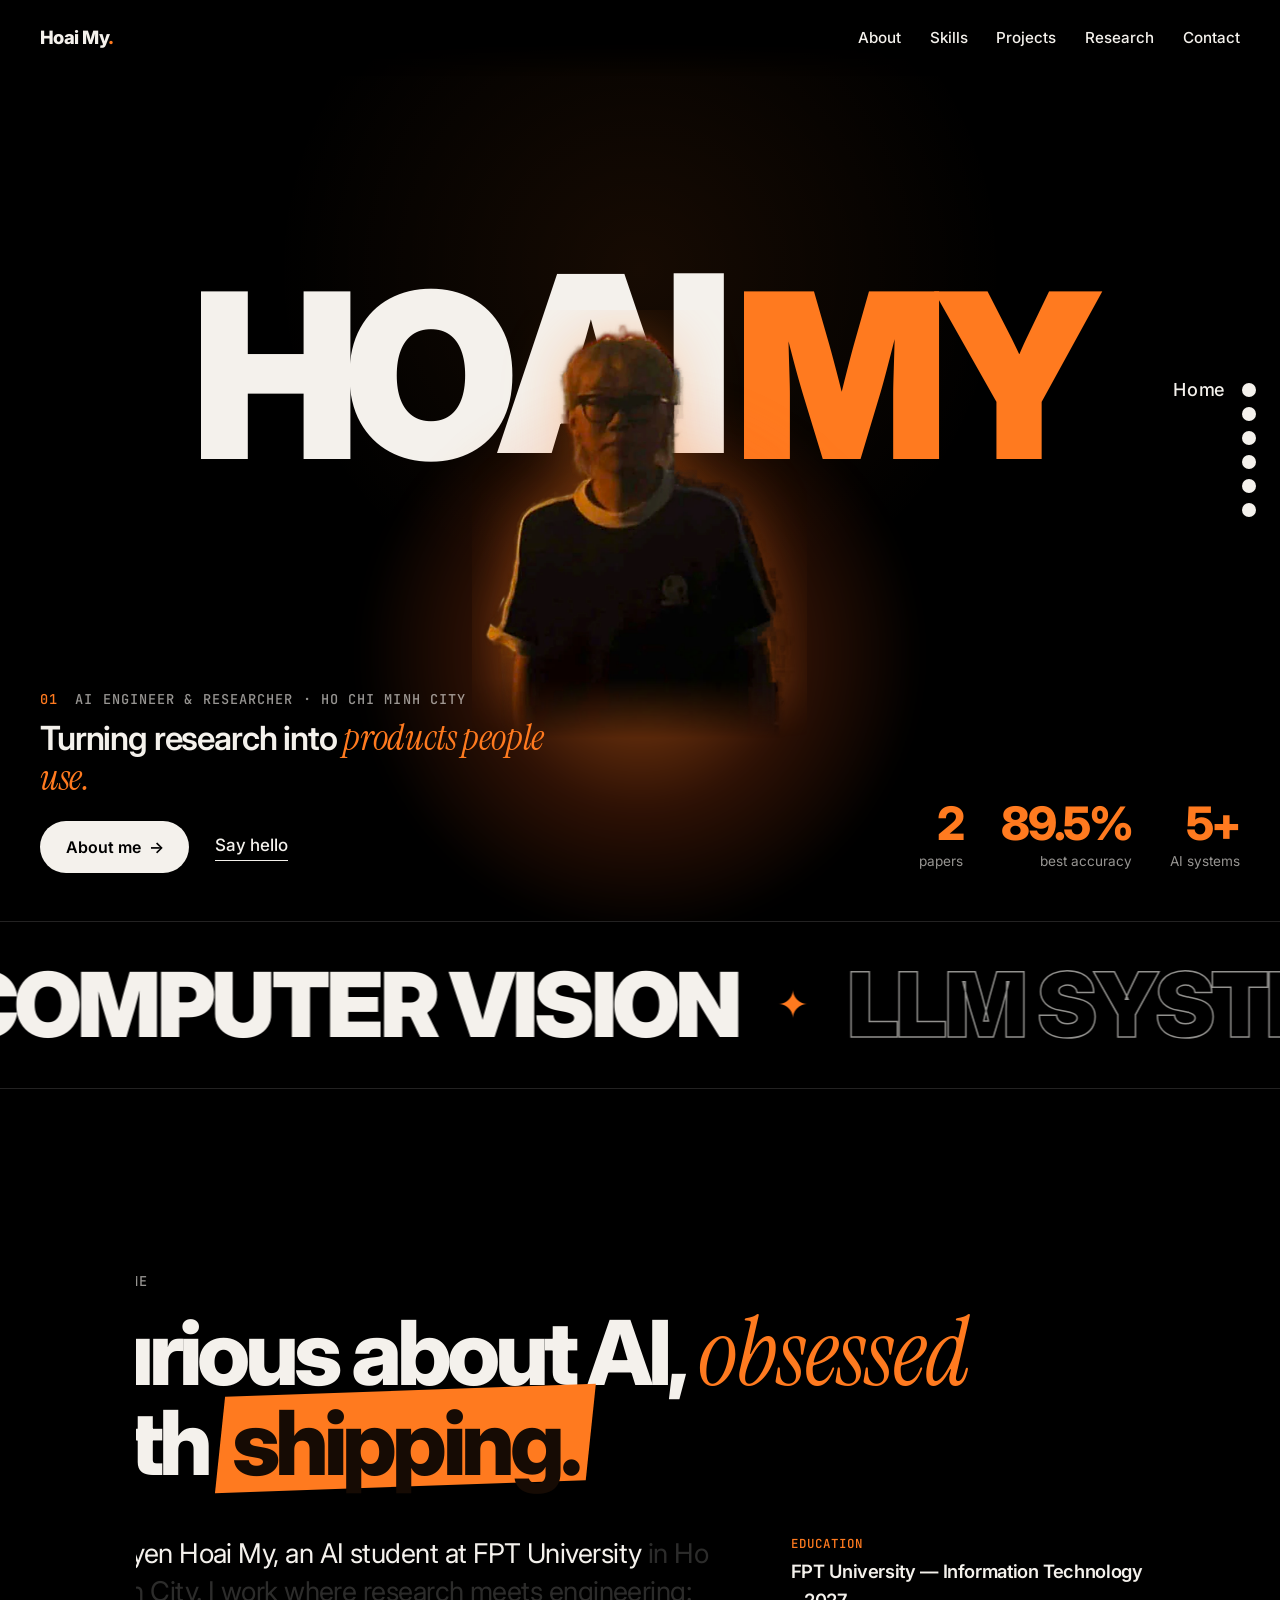
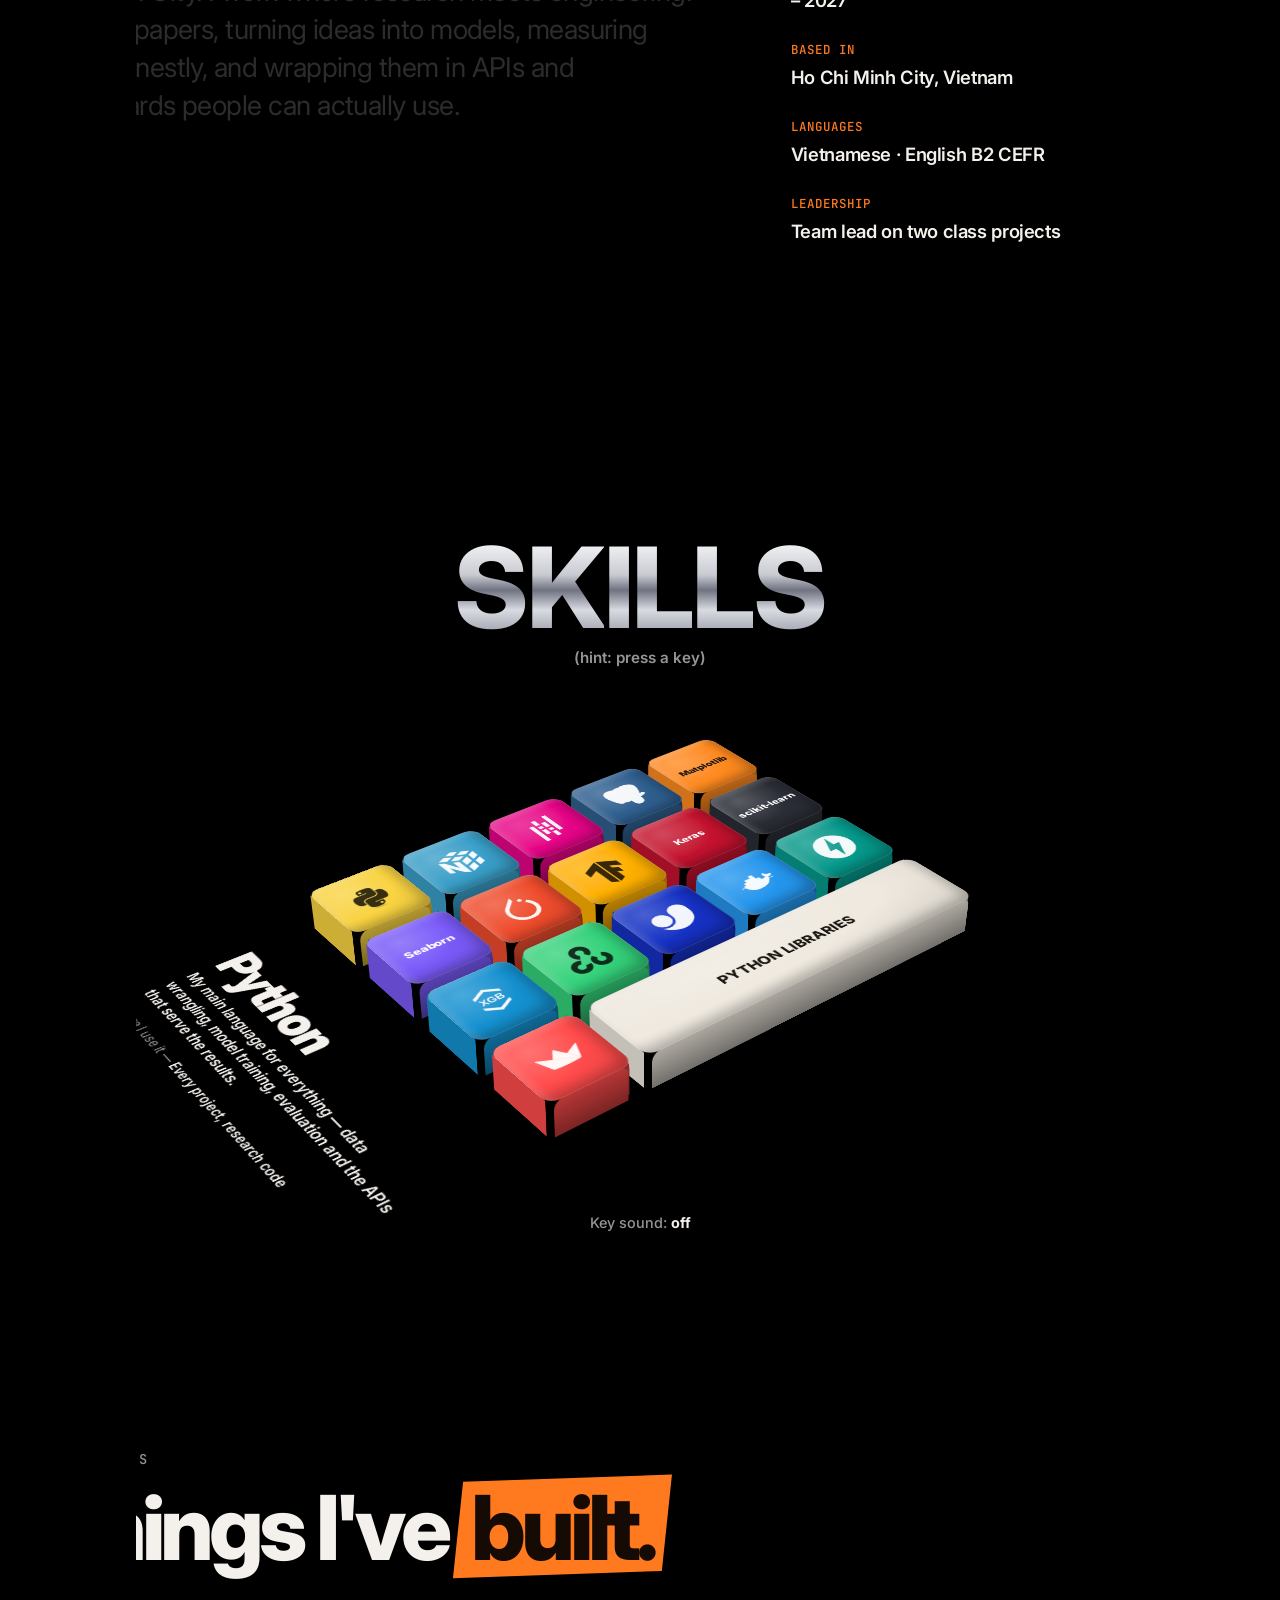
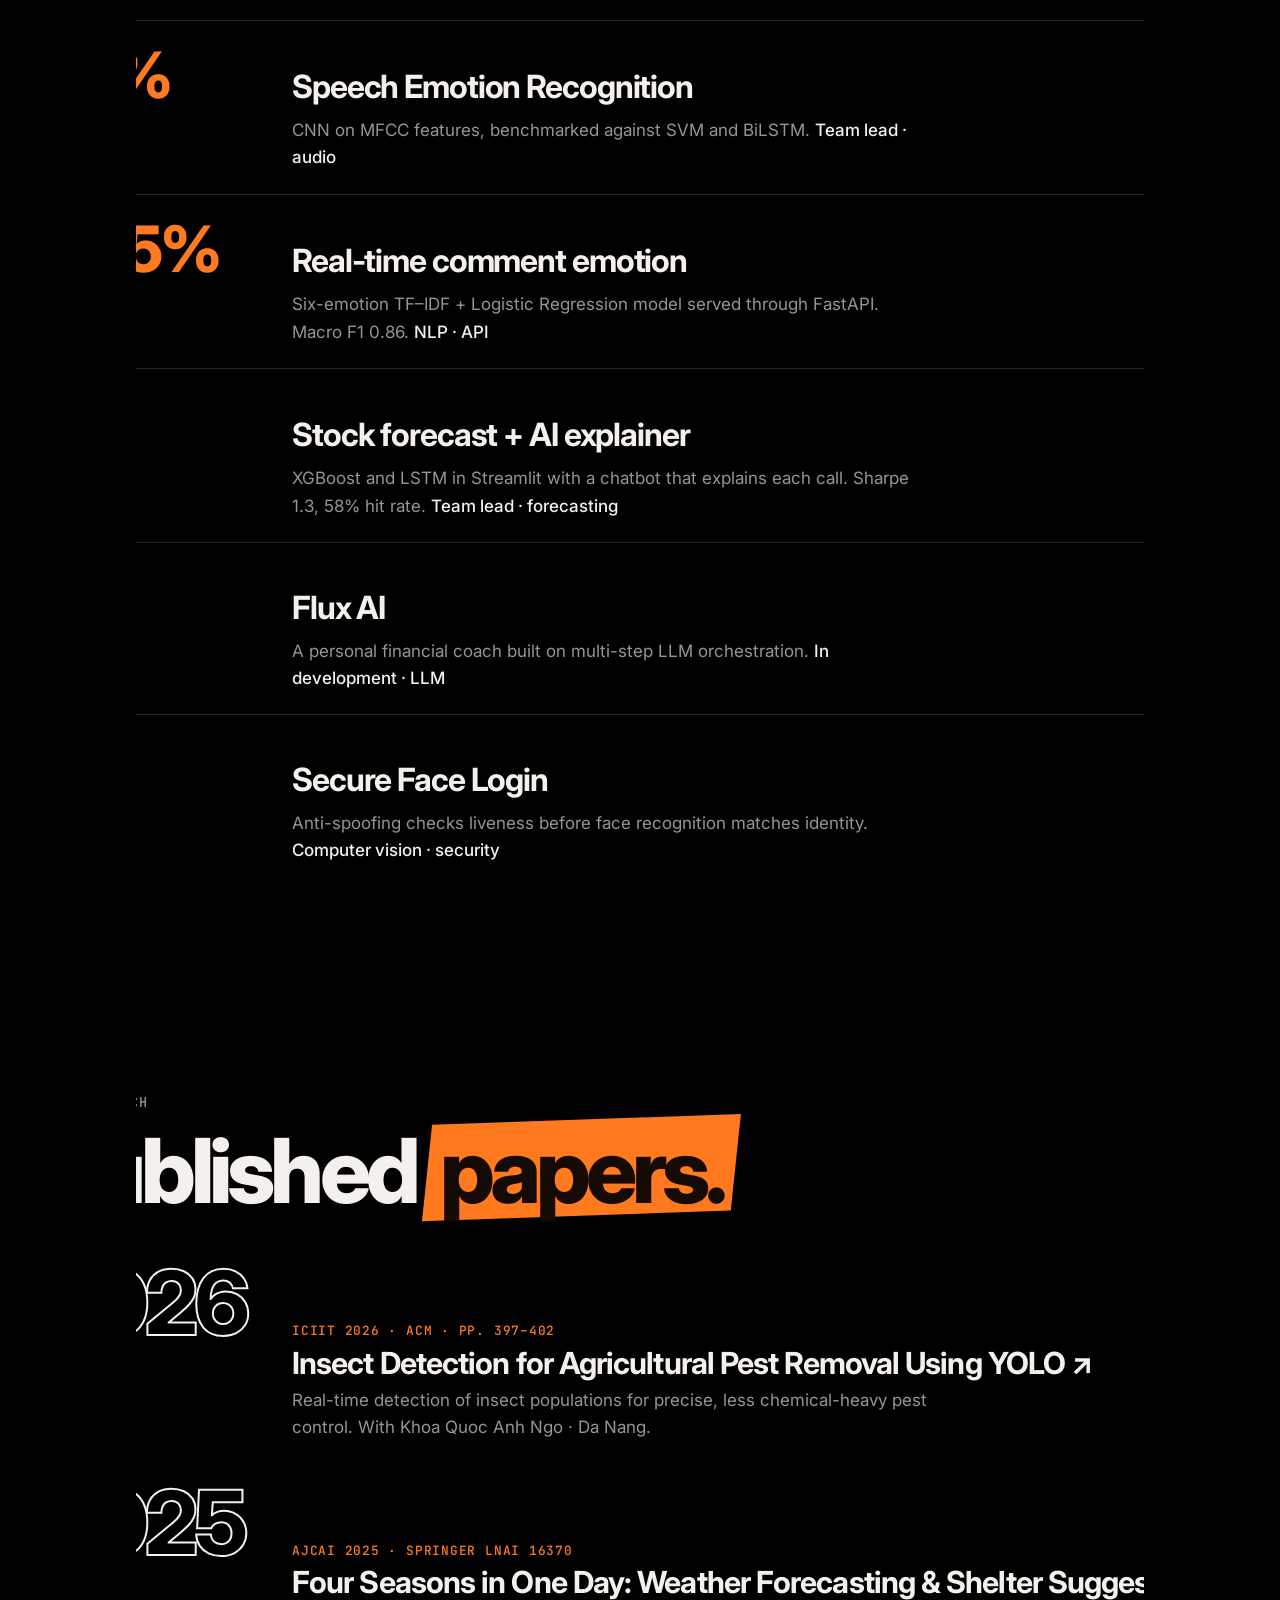
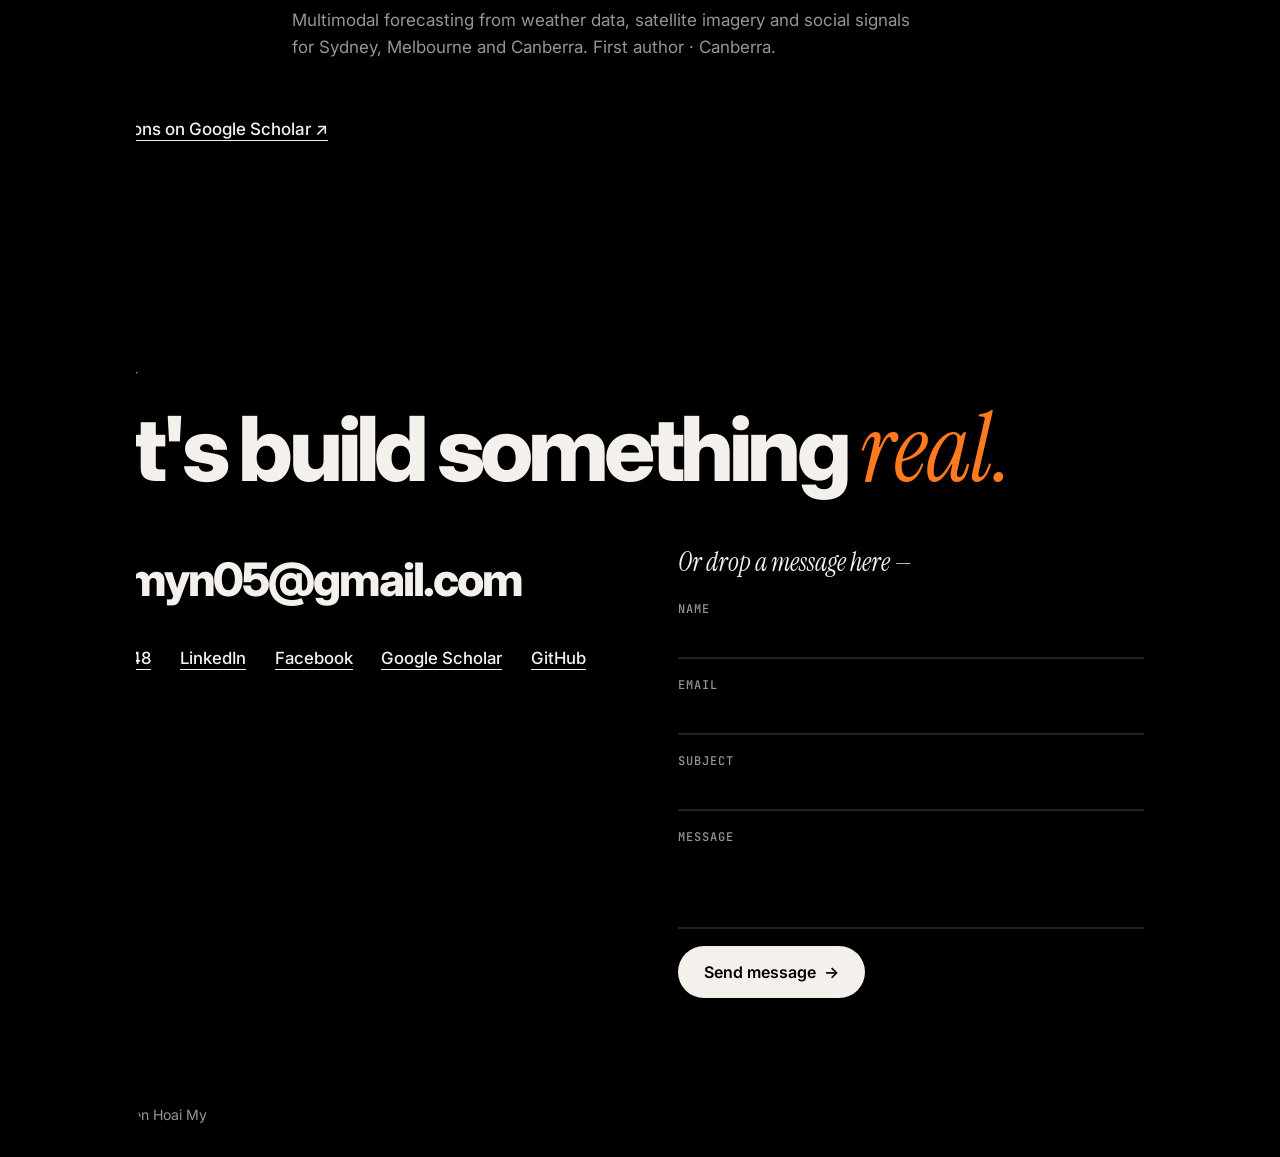
==== commit f05f7e55: "feat: smaller sharper swaying portrait, scroll scene transitions, pointer interaction The cut-out po" ====
--- a/index.html
+++ b/index.html
@@ -20,6 +20,7 @@
 </head>
 <body data-scene="home">
   <a class="skip-link" href="#main">Skip to content</a>
+  <div class="spotlight" aria-hidden="true"></div>
   <canvas id="fire" aria-hidden="true"></canvas>
   <div class="wipe" aria-hidden="true"><i></i><i></i><i></i><i></i><i></i><i></i></div>
 
@@ -49,7 +50,7 @@
       <div class="hero-stage">
         <h1 class="hero-name giant" aria-label="Hoai My"><span class="hn hn-1" data-split>HOAI</span><span class="hn hn-2" data-split>MY</span></h1>
         <div class="hero-glow" aria-hidden="true"></div>
-        <img class="cutout" src="assets/hoai-my-cutout.png" width="900" height="1200" alt="Nguyen Hoai My" />
+        <div class="cutout-wrap"><img class="cutout cutout-ghost" src="assets/hoai-my-cutout.webp" alt="" aria-hidden="true" /><img class="cutout" src="assets/hoai-my-cutout.webp" width="870" height="1110" alt="Nguyen Hoai My" /></div>
       </div>
       <div class="hero-bottom">
         <div class="hero-copy">
--- a/styles.css
+++ b/styles.css
@@ -70,14 +70,19 @@
 
 /* Home: giant name behind the cut-out portrait, an outline copy in front */
 .home { position: relative; justify-content: flex-end; padding-top: 90px; padding-bottom: 48px; }
-.hero-stage { position: relative; height: min(72svh, 760px); display: grid; place-items: end center; }
+.hero-stage { position: relative; height: min(72svh, 760px); display: grid; place-items: end center; perspective: 1000px; }
 .hero-name { position: absolute; left: 50%; top: 30%; translate: -50% 0; margin: 0; display: flex; gap: .08em; font-size: clamp(5rem, 18vw, 17rem); font-weight: 900; line-height: .8; letter-spacing: -.06em; white-space: nowrap; pointer-events: none; user-select: none; }
 .hn { display: inline-block; transform: translateX(var(--px, 0)); transition: transform .2s linear; }
 .hero-name .hn-1 { color: #f4f1ec; }
 .hero-name .hn-2 { color: #ff7a1f; }
-.hero-glow { position: absolute; left: 50%; bottom: 0; width: min(70vw, 760px); aspect-ratio: 1; translate: -50% 35%; border-radius: 50%; background: radial-gradient(closest-side, rgba(255,122,31,.55), rgba(255,94,26,.18) 55%, transparent); filter: blur(10px); z-index: 1; animation: breathe 6s ease-in-out infinite; }
+.hero-glow { position: absolute; left: 50%; bottom: 0; width: min(50vw, 560px); transform: translateX(var(--gx2, 0)); aspect-ratio: 1; translate: -50% 35%; border-radius: 50%; background: radial-gradient(closest-side, rgba(255,122,31,.55), rgba(255,94,26,.18) 55%, transparent); filter: blur(10px); z-index: 1; animation: breathe 6s ease-in-out infinite; }
 @keyframes breathe { 50% { scale: 1.08; opacity: .8; } }
-.cutout { position: relative; z-index: 2; height: 100%; width: auto; max-width: 100%; object-fit: contain; object-position: bottom; transform: translateY(var(--cy, 0)) scale(var(--cs, 1)); transform-origin: bottom; filter: drop-shadow(0 0 40px rgba(255,122,31,.25)); -webkit-mask-image: linear-gradient(#000 82%, transparent); mask-image: linear-gradient(#000 82%, transparent); animation: rise-in 1.4s cubic-bezier(.16, 1, .3, 1) .2s both; }
+/* Smaller, sharper portrait that sways side to side, follows the pointer and slides on scroll */
+.cutout-wrap { position: relative; z-index: 2; height: 66%; aspect-ratio: 870 / 1110; transform: translate3d(calc(var(--mx, 0px) + var(--sx, 0px)), var(--cy, 0), 0) rotateY(var(--ry, 0deg)) rotateZ(var(--rz2, 0deg)); transform-origin: bottom center; transition: transform .5s cubic-bezier(.2, .8, .2, 1); animation: sway 7s ease-in-out infinite; perspective: 900px; }
+@keyframes sway { 0%, 100% { translate: -4vw 0; } 50% { translate: 4vw -6px; } }
+.cutout { position: absolute; inset: 0; width: 100%; height: 100%; object-fit: contain; object-position: bottom; filter: drop-shadow(0 0 30px rgba(255,122,31,.35)) contrast(1.04); -webkit-mask-image: linear-gradient(#000 86%, transparent); mask-image: linear-gradient(#000 86%, transparent); animation: rise-in 1.4s cubic-bezier(.16, 1, .3, 1) .2s both; }
+/* An orange after-image trails behind when the portrait moves */
+.cutout-ghost { filter: brightness(0) sepia(1) saturate(8) hue-rotate(-12deg) blur(2px); opacity: .35; transform: translateX(var(--gx, 0)); transition: transform .9s cubic-bezier(.2, .8, .2, 1); mix-blend-mode: screen; }
 @keyframes rise-in { from { opacity: 0; transform: translateY(12%) scale(.96); } }
 .hero-bottom { position: relative; z-index: 4; display: flex; justify-content: space-between; align-items: flex-end; gap: 2rem; margin-top: -3rem; }
 .hero-copy .index { margin-bottom: .6rem; }
@@ -244,3 +249,16 @@
 @media (prefers-reduced-motion: reduce) { .page .w > span, .page .ch { transform: none !important; opacity: 1 !important; filter: none !important; } }
 .page mark::before { transform: rotate(-2deg) skewX(-8deg) scaleX(0); transform-origin: left; transition: transform .7s var(--ease) .1s, background .9s var(--ease); }
 .page.shown mark::before { transform: rotate(-2deg) skewX(-8deg) scaleX(1); transition-delay: .9s, 0s; }
+
+/* Pointer spotlight on the black background */
+.spotlight { position: fixed; inset: 0; z-index: -1; pointer-events: none; background: radial-gradient(520px circle at var(--sx2, 50%) var(--sy2, 30%), rgba(255,122,31,.09), transparent 70%); }
+
+/* Scroll scene transition: the outgoing page sinks back, the incoming one opens from a rounded window */
+.page { transform-origin: 50% 0%; will-change: transform, clip-path; }
+.page.tx { transform: scale(var(--out-s, 1)); opacity: var(--out-o, 1); clip-path: inset(var(--in-y, 0%) var(--in-x, 0%) 0% var(--in-x, 0%) round var(--in-r, 0px)); }
+
+/* Title letters swell and glow when the pointer comes near */
+.ch { transition-property: transform, opacity, color, text-shadow; }
+.ch.near { color: #ff7a1f; text-shadow: 0 0 24px rgba(255,122,31,.5); }
+.skills-title .ch.near { color: transparent; }
+mark .ch.near { color: inherit; text-shadow: none; }
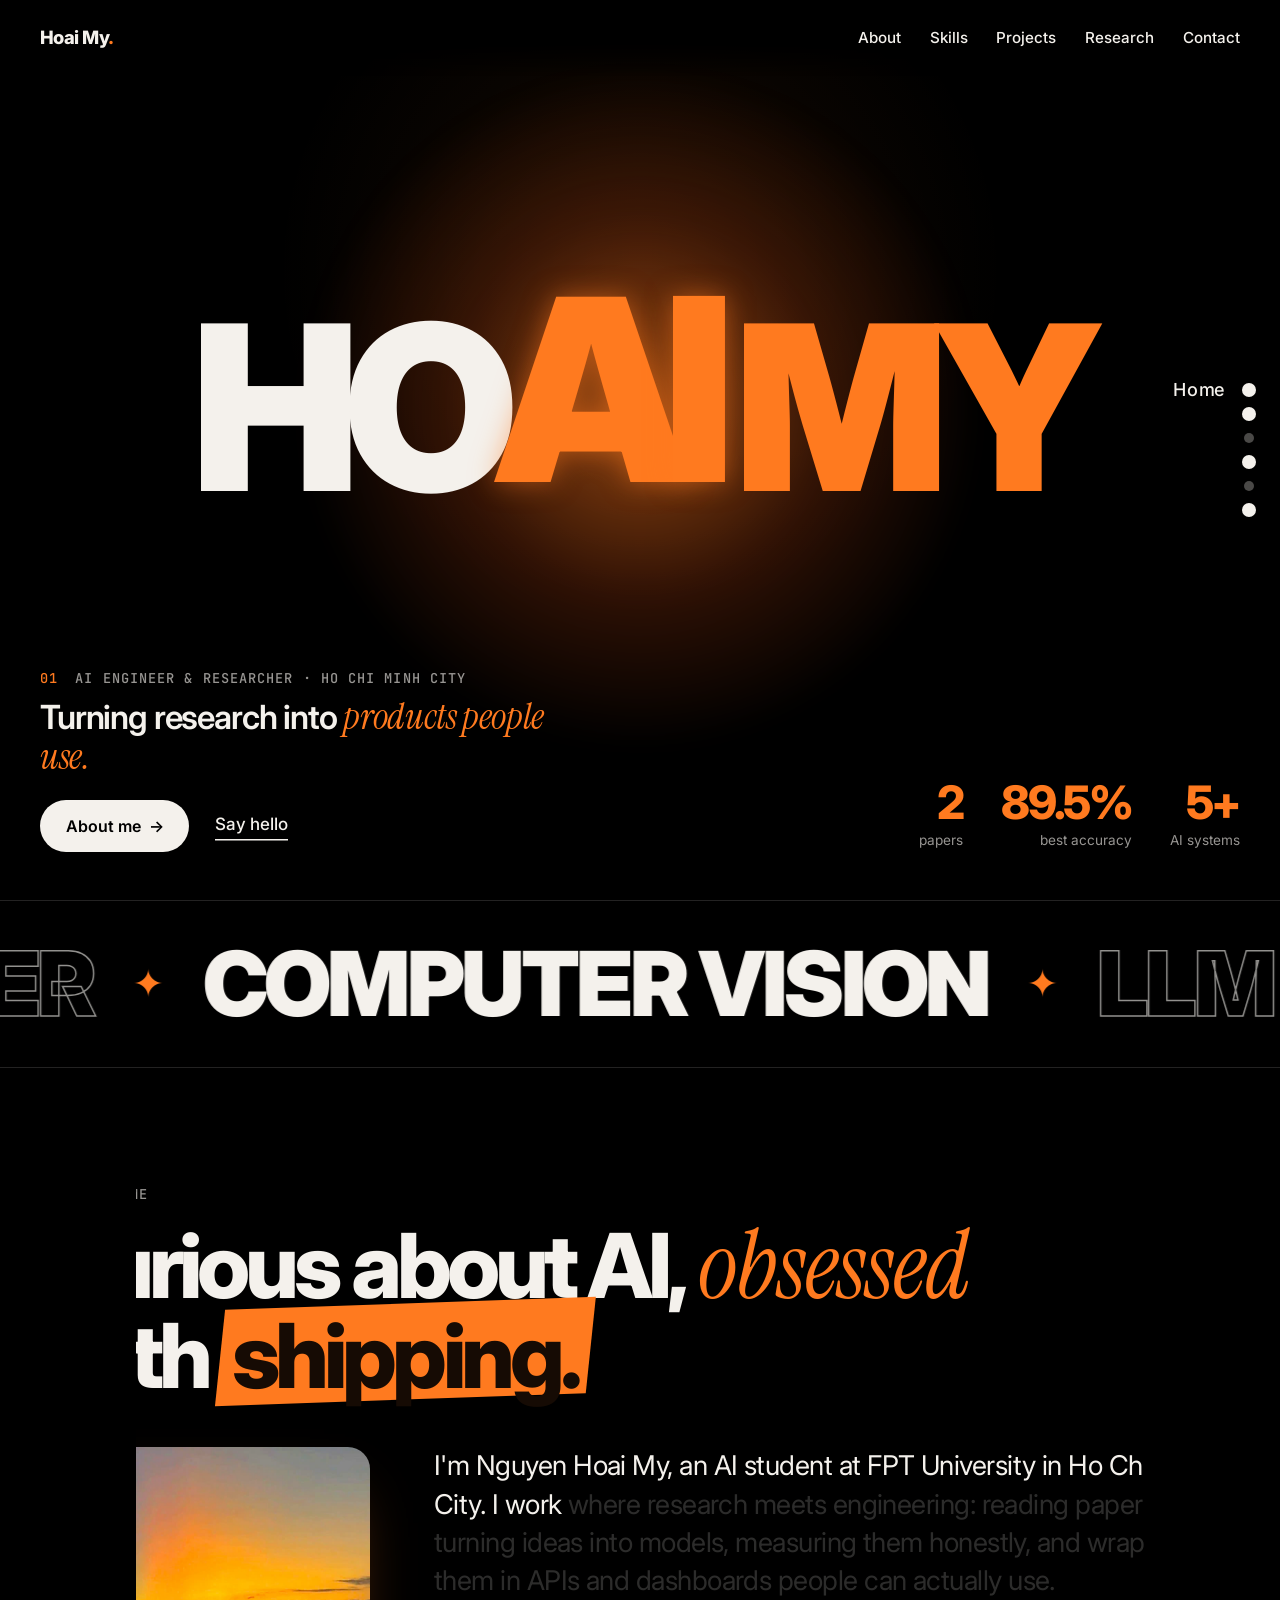
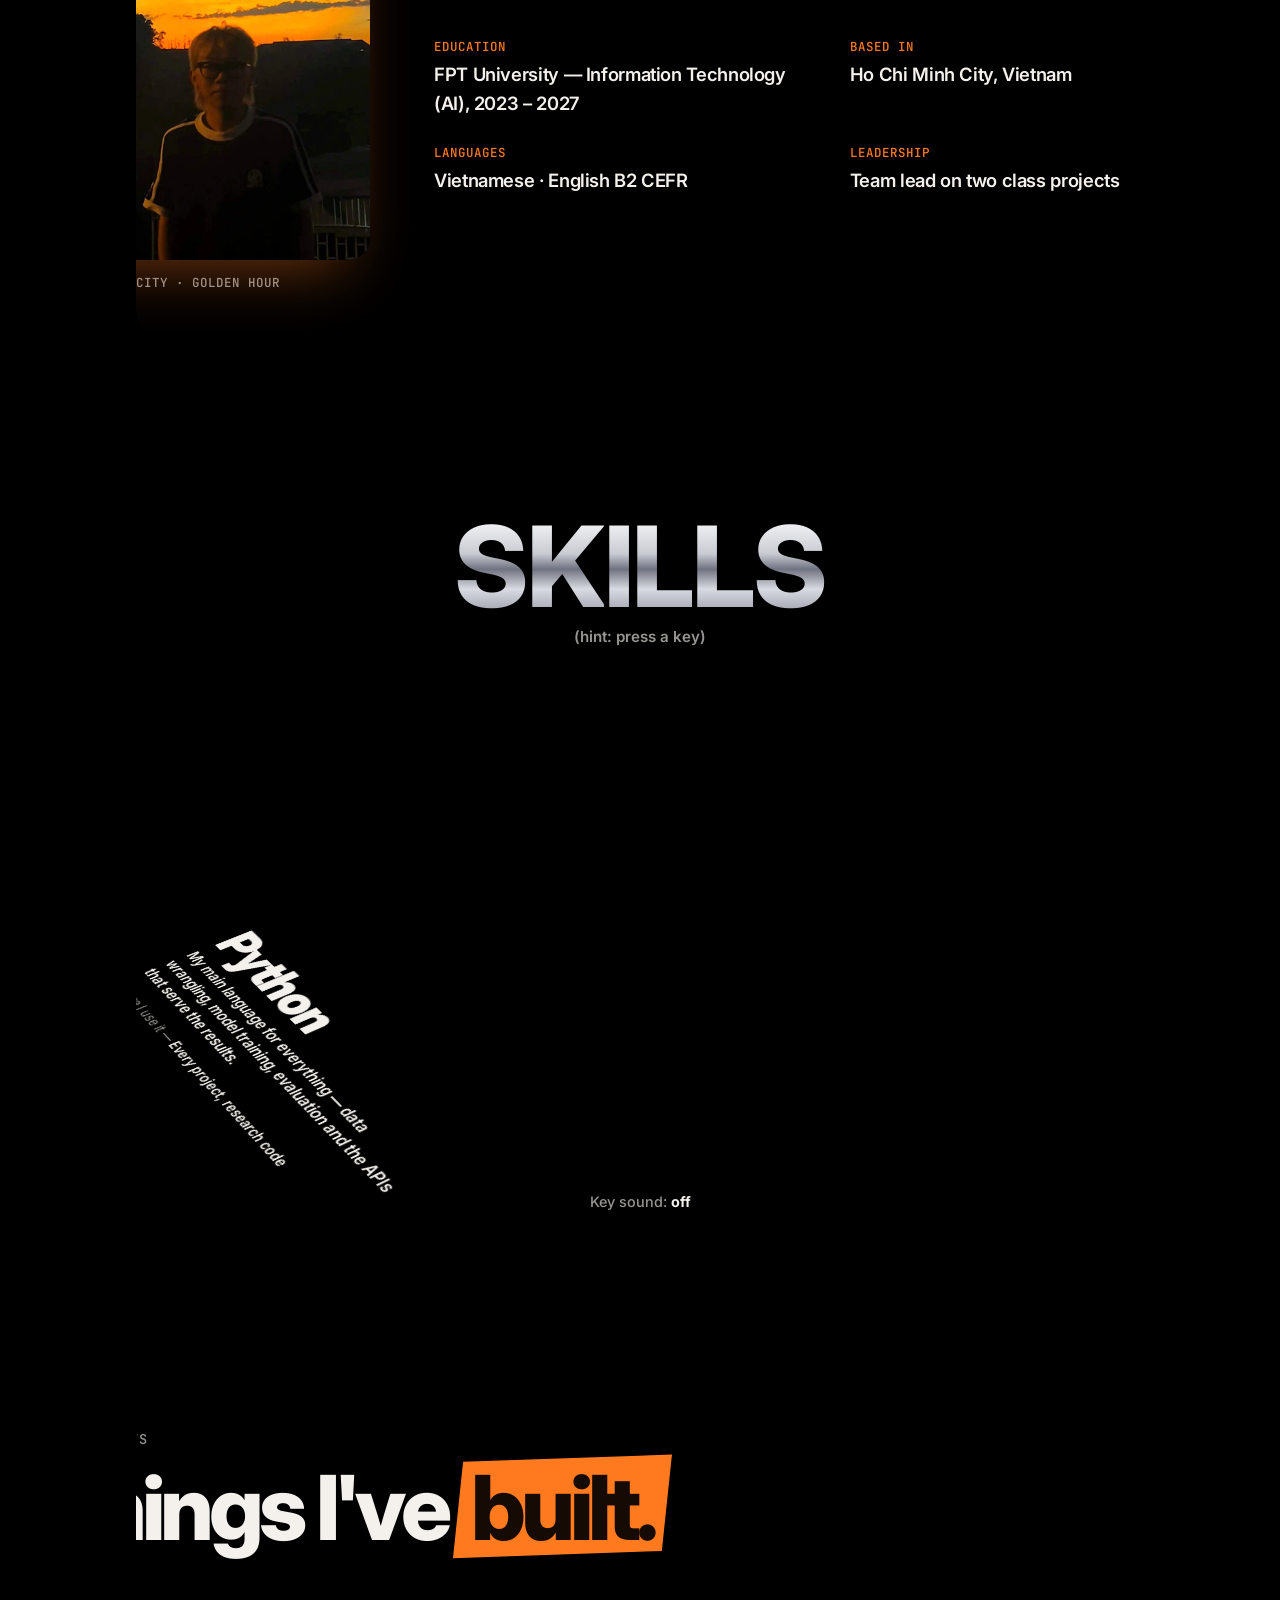
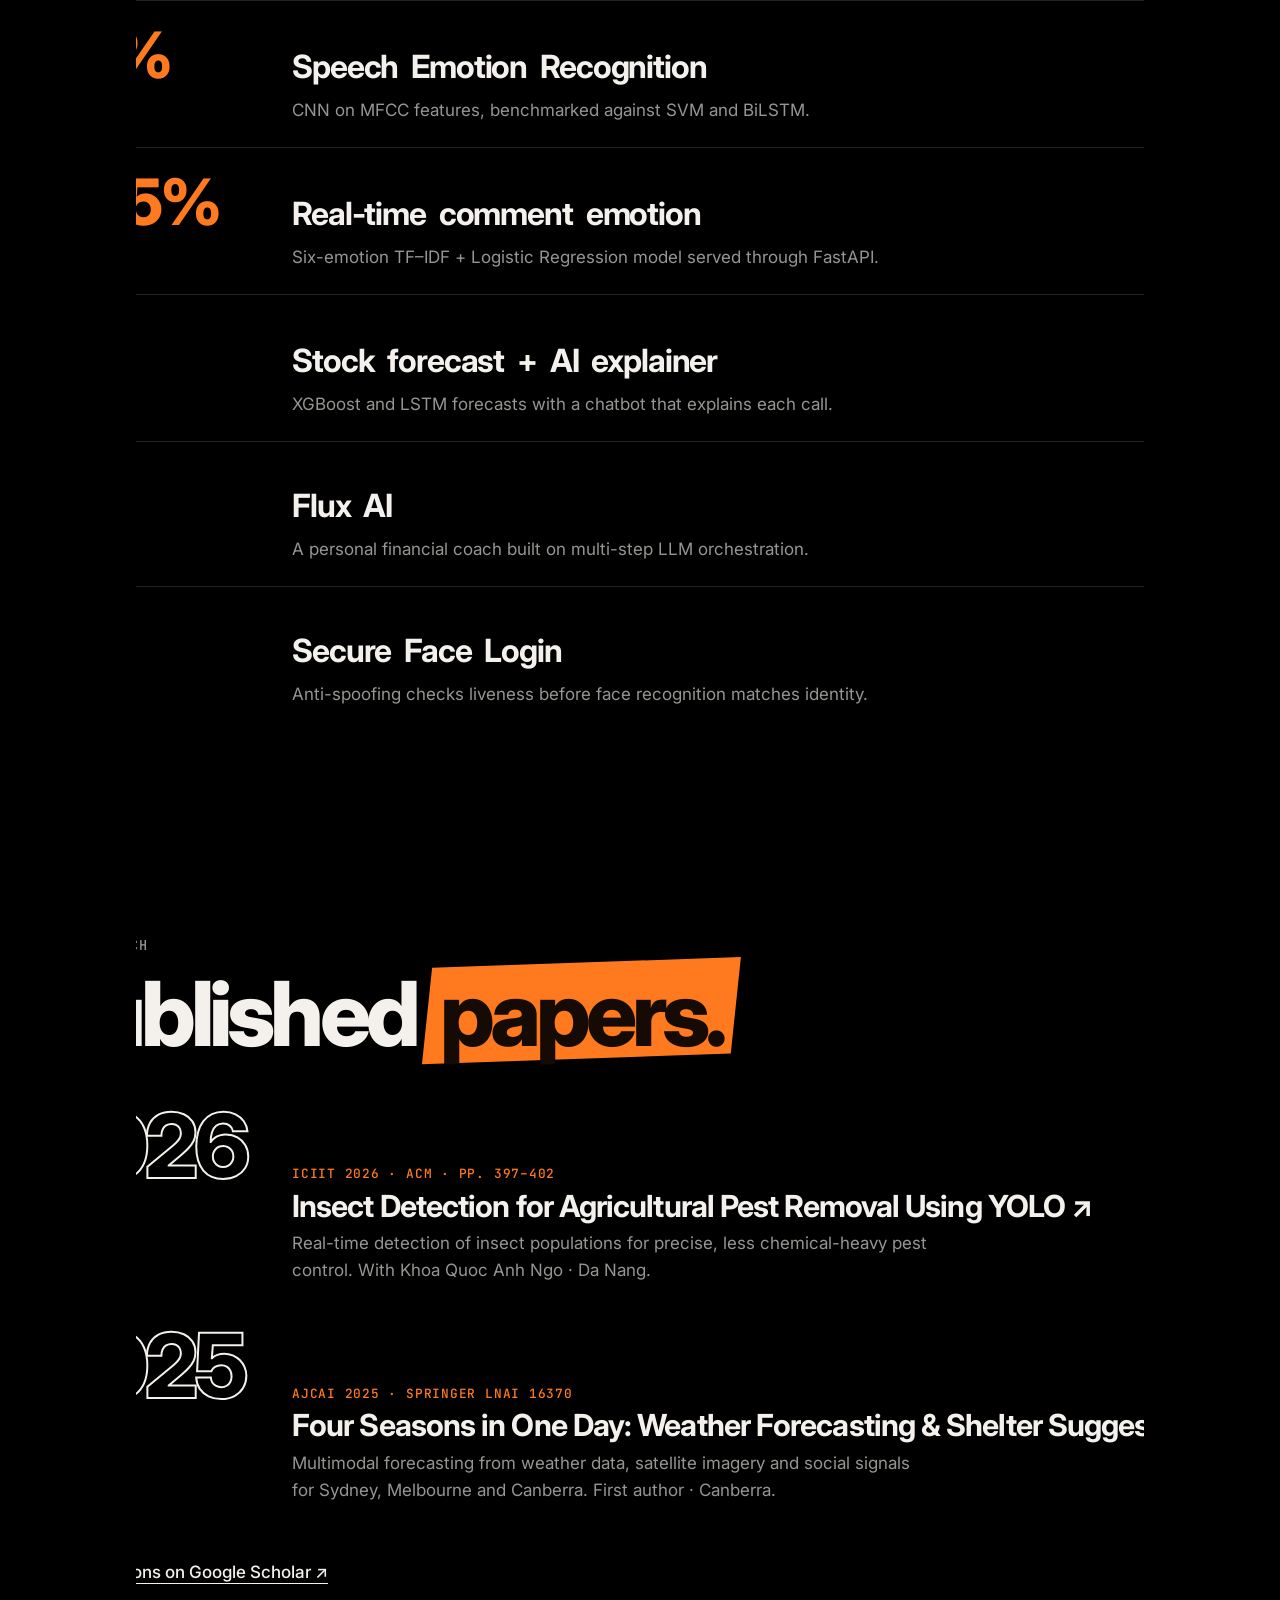
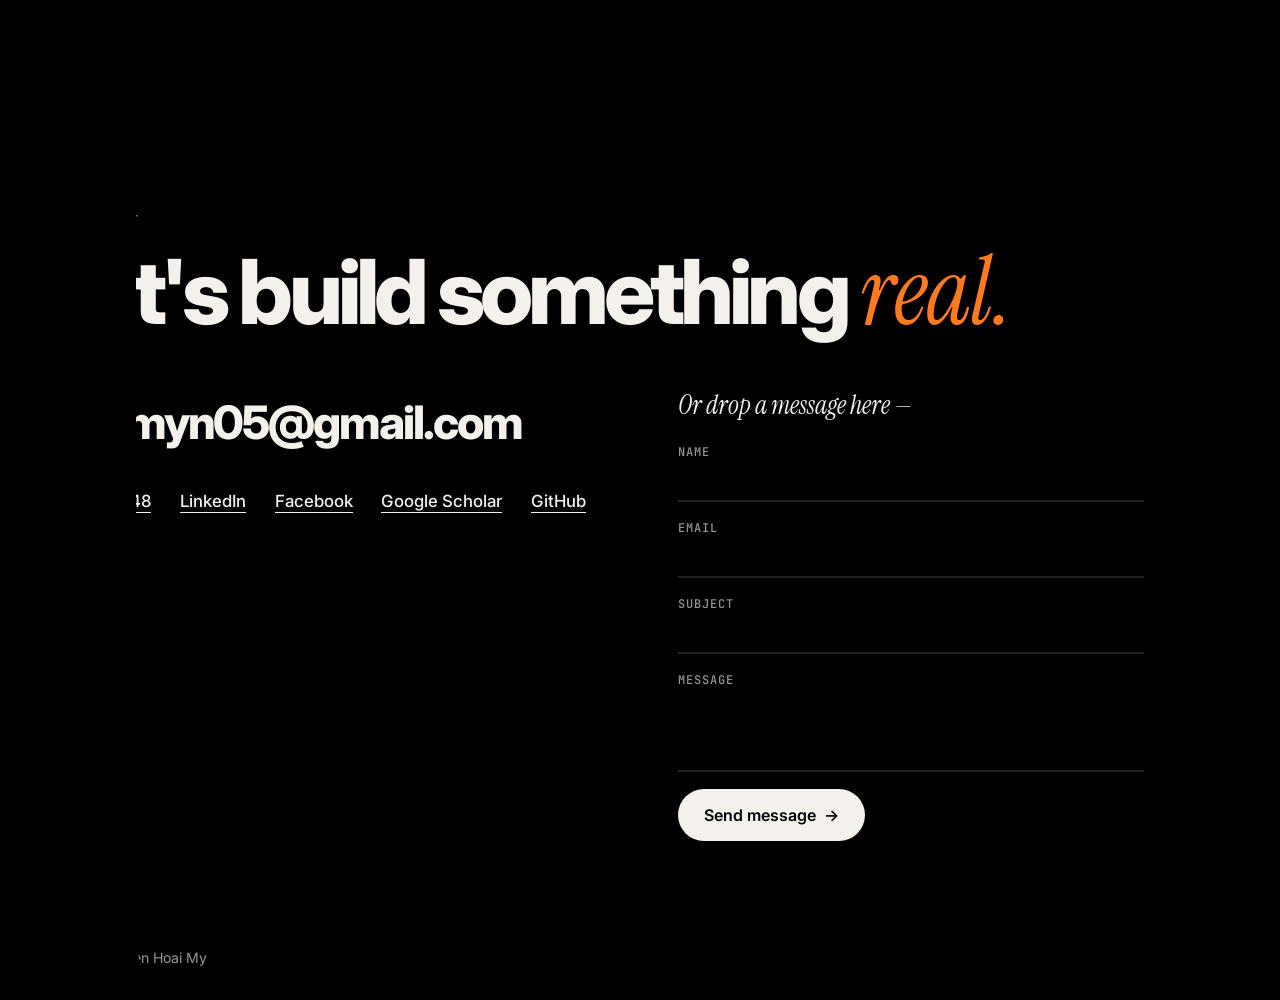
==== commit 892cc829: "feat: About photo, expandable project details, name-only hero Removes the blurry cut-out from the he" ====
--- a/index.html
+++ b/index.html
@@ -50,7 +50,7 @@
       <div class="hero-stage">
         <h1 class="hero-name giant" aria-label="Hoai My"><span class="hn hn-1" data-split>HOAI</span><span class="hn hn-2" data-split>MY</span></h1>
         <div class="hero-glow" aria-hidden="true"></div>
-        <div class="cutout-wrap"><img class="cutout cutout-ghost" src="assets/hoai-my-cutout.webp" alt="" aria-hidden="true" /><img class="cutout" src="assets/hoai-my-cutout.webp" width="870" height="1110" alt="Nguyen Hoai My" /></div>
+
       </div>
       <div class="hero-bottom">
         <div class="hero-copy">
@@ -76,6 +76,11 @@
       <p class="index"><b>02</b> About me</p>
       <h2 class="title fx">Curious about AI, <em>obsessed</em> with <mark>shipping.</mark></h2>
       <div class="about-grid">
+        <figure class="about-photo reveal">
+          <img src="assets/hoai-my-about.webp" width="960" height="1280" alt="Nguyen Hoai My at sunset" loading="lazy" />
+          <figcaption>Ho Chi Minh City · golden hour</figcaption>
+        </figure>
+        <div class="about-text">
         <p class="about-lead" data-scroll-lit>I'm Nguyen Hoai My, an AI student at FPT University in Ho Chi Minh City. I work where research meets engineering: reading papers, turning ideas into models, measuring them honestly, and wrapping them in APIs and dashboards people can actually use.</p>
         <dl class="facts reveal">
           <div><dt>Education</dt><dd>FPT University — Information Technology (AI), 2023 – 2027</dd></div>
@@ -83,6 +88,7 @@
           <div><dt>Languages</dt><dd>Vietnamese · English B2 CEFR</dd></div>
           <div><dt>Leadership</dt><dd>Team lead on two class projects</dd></div>
         </dl>
+        </div>
       </div>
     </section>
 
@@ -138,25 +144,65 @@
       <p class="index"><b>04</b> Projects</p>
       <h2 class="title fx">Things I've <mark>built.</mark></h2>
       <ol class="works">
-        <li class="work reveal">
+        <li class="work reveal" tabindex="0">
           <span class="work-metric" data-count="87" data-suffix="%">87%</span>
-          <div><h3>Speech Emotion Recognition</h3><p>CNN on MFCC features, benchmarked against SVM and BiLSTM. <i>Team lead · audio</i></p></div>
-        </li>
-        <li class="work reveal">
+          <div class="work-body">
+            <h3>Speech Emotion Recognition <span class="plus" aria-hidden="true">+</span></h3>
+            <p>CNN on MFCC features, benchmarked against SVM and BiLSTM.</p>
+            <div class="work-more"><div>
+              <p class="work-meta"><b>Sep – Nov 2025</b> · Team lead · team of 4</p>
+              <ul><li>Extracted MFCC features from speech recordings</li><li>Designed and trained a CNN emotion classifier</li><li>Compared against SVM and BiLSTM baselines — the CNN captured emotional patterns best</li></ul>
+              <p class="work-tech"><span>Python</span><span>TensorFlow / Keras</span><span>Librosa · MFCC</span><span>scikit-learn</span></p>
+            </div></div>
+          </div>
+        </li>
+        <li class="work reveal" tabindex="0">
           <span class="work-metric" data-count="89.5" data-decimals="1" data-suffix="%">89.5%</span>
-          <div><h3>Real-time comment emotion</h3><p>Six-emotion TF–IDF + Logistic Regression model served through FastAPI. Macro F1 0.86. <i>NLP · API</i></p></div>
-        </li>
-        <li class="work reveal">
+          <div class="work-body">
+            <h3>Real-time comment emotion <span class="plus" aria-hidden="true">+</span></h3>
+            <p>Six-emotion TF–IDF + Logistic Regression model served through FastAPI.</p>
+            <div class="work-more"><div>
+              <p class="work-meta"><b>Sep – Nov 2025</b> · Team of 4</p>
+              <ul><li>Trained on a 6-class Kaggle dataset (joy, sadness, anger…)</li><li>TF–IDF features with Logistic Regression</li><li>Served real-time predictions to a web app through FastAPI — macro F1 0.86</li></ul>
+              <p class="work-tech"><span>Python</span><span>scikit-learn</span><span>FastAPI</span><span>TF–IDF</span></p>
+            </div></div>
+          </div>
+        </li>
+        <li class="work reveal" tabindex="0">
           <span class="work-metric" data-count="1.3" data-decimals="1">1.3</span>
-          <div><h3>Stock forecast + AI explainer</h3><p>XGBoost and LSTM in Streamlit with a chatbot that explains each call. Sharpe 1.3, 58% hit rate. <i>Team lead · forecasting</i></p></div>
-        </li>
-        <li class="work reveal">
+          <div class="work-body">
+            <h3>Stock forecast + AI explainer <span class="plus" aria-hidden="true">+</span></h3>
+            <p>XGBoost and LSTM forecasts with a chatbot that explains each call.</p>
+            <div class="work-more"><div>
+              <p class="work-meta"><b>May – Aug 2025</b> · Team lead · team of 3</p>
+              <ul><li>Forecast prices from historical data with XGBoost and LSTM</li><li>Built an interactive Streamlit dashboard</li><li>Integrated an OpenAI-powered chatbot to answer questions and explain predictions — 58% hit rate, Sharpe 1.3</li></ul>
+              <p class="work-tech"><span>Python</span><span>XGBoost</span><span>LSTM</span><span>Streamlit</span><span>OpenAI API</span></p>
+            </div></div>
+          </div>
+        </li>
+        <li class="work reveal" tabindex="0">
           <span class="work-metric small">now</span>
-          <div><h3>Flux AI</h3><p>A personal financial coach built on multi-step LLM orchestration. <i>In development · LLM</i></p></div>
-        </li>
-        <li class="work reveal">
+          <div class="work-body">
+            <h3>Flux AI <span class="plus" aria-hidden="true">+</span></h3>
+            <p>A personal financial coach built on multi-step LLM orchestration.</p>
+            <div class="work-more"><div>
+              <p class="work-meta"><b>In development</b> · Personal project</p>
+              <ul><li>Multi-step LLM orchestration turns financial context into explainable guidance</li><li>Backend AI services designed for deployment</li></ul>
+              <p class="work-tech"><span>LLMs</span><span>FastAPI</span><span>Docker</span><span>PostgreSQL</span><span>AWS EC2</span></p>
+            </div></div>
+          </div>
+        </li>
+        <li class="work reveal" tabindex="0">
           <span class="work-metric small">cv</span>
-          <div><h3>Secure Face Login</h3><p>Anti-spoofing checks liveness before face recognition matches identity. <i>Computer vision · security</i></p></div>
+          <div class="work-body">
+            <h3>Secure Face Login <span class="plus" aria-hidden="true">+</span></h3>
+            <p>Anti-spoofing checks liveness before face recognition matches identity.</p>
+            <div class="work-more"><div>
+              <p class="work-meta"><b>Built</b> · Computer vision</p>
+              <ul><li>Face Anti-Spoofing verifies a real, live face first</li><li>Face Recognition then matches identity for secure login</li></ul>
+              <p class="work-tech"><span>PyTorch</span><span>OpenCV</span><span>Computer vision</span></p>
+            </div></div>
+          </div>
         </li>
       </ol>
     </section>
--- a/styles.css
+++ b/styles.css
@@ -70,21 +70,21 @@
 
 /* Home: giant name behind the cut-out portrait, an outline copy in front */
 .home { position: relative; justify-content: flex-end; padding-top: 90px; padding-bottom: 48px; }
-.hero-stage { position: relative; height: min(72svh, 760px); display: grid; place-items: end center; perspective: 1000px; }
-.hero-name { position: absolute; left: 50%; top: 30%; translate: -50% 0; margin: 0; display: flex; gap: .08em; font-size: clamp(5rem, 18vw, 17rem); font-weight: 900; line-height: .8; letter-spacing: -.06em; white-space: nowrap; pointer-events: none; user-select: none; }
+.hero-stage { position: relative; height: min(58svh, 620px); display: grid; place-items: center; }
+.hero-name { position: absolute; z-index: 3; left: 50%; top: 50%; translate: -50% -50% !important; translate: -50% 0; margin: 0; display: flex; gap: .08em; font-size: clamp(5rem, 18vw, 17rem); font-weight: 900; line-height: .8; letter-spacing: -.06em; white-space: nowrap; pointer-events: none; user-select: none; }
 .hn { display: inline-block; transform: translateX(var(--px, 0)); transition: transform .2s linear; }
 .hero-name .hn-1 { color: #f4f1ec; }
 .hero-name .hn-2 { color: #ff7a1f; }
-.hero-glow { position: absolute; left: 50%; bottom: 0; width: min(50vw, 560px); transform: translateX(var(--gx2, 0)); aspect-ratio: 1; translate: -50% 35%; border-radius: 50%; background: radial-gradient(closest-side, rgba(255,122,31,.55), rgba(255,94,26,.18) 55%, transparent); filter: blur(10px); z-index: 1; animation: breathe 6s ease-in-out infinite; }
+.hero-glow { position: absolute; left: 50%; top: 50%; bottom: auto; width: min(60vw, 680px); transform: translate(var(--gx2, 0), calc(-50% + var(--gy2, 0px))); transition: transform .6s cubic-bezier(.2, .8, .2, 1); aspect-ratio: 1; translate: -50% 0; border-radius: 50%; background: radial-gradient(closest-side, rgba(255,122,31,.55), rgba(255,94,26,.18) 55%, transparent); filter: blur(10px); z-index: 1; animation: breathe 6s ease-in-out infinite; }
 @keyframes breathe { 50% { scale: 1.08; opacity: .8; } }
 /* Smaller, sharper portrait that sways side to side, follows the pointer and slides on scroll */
-.cutout-wrap { position: relative; z-index: 2; height: 66%; aspect-ratio: 870 / 1110; transform: translate3d(calc(var(--mx, 0px) + var(--sx, 0px)), var(--cy, 0), 0) rotateY(var(--ry, 0deg)) rotateZ(var(--rz2, 0deg)); transform-origin: bottom center; transition: transform .5s cubic-bezier(.2, .8, .2, 1); animation: sway 7s ease-in-out infinite; perspective: 900px; }
+.cutout-wrap { position: relative; z-index: 2; height: 46%; aspect-ratio: 870 / 1110; transform: translate3d(calc(var(--mx, 0px) + var(--sx, 0px)), var(--cy, 0), 0) rotateY(var(--ry, 0deg)) rotateZ(var(--rz2, 0deg)); transform-origin: bottom center; transition: transform .5s cubic-bezier(.2, .8, .2, 1); animation: sway 7s ease-in-out infinite; perspective: 900px; }
 @keyframes sway { 0%, 100% { translate: -4vw 0; } 50% { translate: 4vw -6px; } }
-.cutout { position: absolute; inset: 0; width: 100%; height: 100%; object-fit: contain; object-position: bottom; filter: drop-shadow(0 0 30px rgba(255,122,31,.35)) contrast(1.04); -webkit-mask-image: linear-gradient(#000 86%, transparent); mask-image: linear-gradient(#000 86%, transparent); animation: rise-in 1.4s cubic-bezier(.16, 1, .3, 1) .2s both; }
+.cutout { position: absolute; inset: 0; width: 100%; height: 100%; object-fit: contain; object-position: bottom; filter: contrast(1.04); -webkit-mask-image: linear-gradient(#000 86%, transparent); mask-image: linear-gradient(#000 86%, transparent); animation: rise-in 1.4s cubic-bezier(.16, 1, .3, 1) .2s both; }
 /* An orange after-image trails behind when the portrait moves */
-.cutout-ghost { filter: brightness(0) sepia(1) saturate(8) hue-rotate(-12deg) blur(2px); opacity: .35; transform: translateX(var(--gx, 0)); transition: transform .9s cubic-bezier(.2, .8, .2, 1); mix-blend-mode: screen; }
+.cutout-ghost { filter: brightness(.5) sepia(1) saturate(6) hue-rotate(-15deg); opacity: .4; transform: translateX(var(--gx, 0)); transition: transform .9s cubic-bezier(.2, .8, .2, 1); }
 @keyframes rise-in { from { opacity: 0; transform: translateY(12%) scale(.96); } }
-.hero-bottom { position: relative; z-index: 4; display: flex; justify-content: space-between; align-items: flex-end; gap: 2rem; margin-top: -3rem; }
+.hero-bottom { position: relative; z-index: 4; display: flex; justify-content: space-between; align-items: flex-end; gap: 2rem; margin-top: 0; }
 .hero-copy .index { margin-bottom: .6rem; }
 .lead { max-width: 520px; margin: 0 0 1.4rem; font-size: clamp(1.5rem, 2.6vw, 2.2rem); line-height: 1.1; letter-spacing: -.035em; font-weight: 600; }
 .lead em { font-size: 1.1em; }
@@ -225,7 +225,8 @@
   .note-name { font-size: 2.6rem; }
   main { width: calc(100% - 32px); }
   .site-header { padding-inline: 16px; }
-  .hero-name { font-size: 22vw; top: 34%; }
+  .hero-name { font-size: 22vw; }
+  .hero-stage { height: 46svh; }
   .numbers { gap: 1.6rem; }
   .work, .paper { grid-template-columns: 1fr; gap: .4rem; }
   .year { grid-row: auto; }
@@ -262,3 +263,34 @@
 .ch.near { color: #ff7a1f; text-shadow: 0 0 24px rgba(255,122,31,.5); }
 .skills-title .ch.near { color: transparent; }
 mark .ch.near { color: inherit; text-shadow: none; }
+
+/* About photo: crisp original, tilts toward the pointer with a moving sheen */
+.about-grid { grid-template-columns: minmax(220px, 330px) 1fr !important; align-items: start !important; gap: clamp(2rem, 5vw, 4.5rem) !important; }
+.about-text { display: grid; gap: 2.4rem; }
+.about-photo { position: relative; margin: 0; perspective: 900px; }
+.about-photo img { display: block; width: 100%; height: auto; aspect-ratio: 4 / 5; object-fit: cover; object-position: 50% 78%; border-radius: 22px; transform: rotateY(var(--tx, 0deg)) rotateX(var(--ty, 0deg)); transition: transform .5s cubic-bezier(.2, .8, .2, 1), filter .5s; box-shadow: 0 30px 60px -25px rgba(255,122,31,.45); }
+.about-photo::after { content: ""; position: absolute; inset: 0 0 2.2rem; border-radius: 22px; pointer-events: none; background: radial-gradient(300px circle at var(--lx, 50%) var(--ly, 30%), rgba(255,255,255,.18), transparent 60%); opacity: 0; transition: opacity .4s; }
+.about-photo:hover::after { opacity: 1; }
+.about-photo:hover img { filter: brightness(1.08) saturate(1.1); }
+.about-photo figcaption { margin-top: .9rem; color: var(--muted); font: 500 .78rem var(--mono); text-transform: uppercase; letter-spacing: .08em; }
+.facts { grid-template-columns: 1fr 1fr; }
+
+/* Project rows open on hover/tap to reveal details */
+.work { cursor: pointer; }
+.work-body h3 { display: flex; align-items: center; gap: .8rem; }
+.plus { margin-left: auto; color: var(--accent); font-weight: 400; font-size: 1.6rem; transition: transform .4s cubic-bezier(.2, .8, .2, 1); }
+.work-more { display: grid; grid-template-rows: 0fr; transition: grid-template-rows .55s cubic-bezier(.2, .8, .2, 1); }
+.work-more > div { overflow: hidden; }
+.work-meta { margin: 1rem 0 .6rem !important; color: var(--text) !important; }
+.work-meta b { color: var(--accent); font-weight: 600; }
+.work-more ul { margin: 0; padding-left: 1.1rem; color: var(--muted); display: grid; gap: .3rem; }
+.work-more li::marker { color: var(--accent); }
+.work-tech { display: flex; flex-wrap: wrap; gap: .5rem 1.2rem; margin: .9rem 0 .4rem !important; }
+.work-tech > span { font: 500 .78rem var(--mono); text-transform: uppercase; letter-spacing: .06em; color: var(--text); }
+.work-tech > span::before { content: "▸ "; color: var(--accent); }
+@media (hover: hover) { .work:hover .work-more, .work:focus-visible .work-more { grid-template-rows: 1fr; } .work:hover .plus { transform: rotate(45deg); } }
+.work.open .work-more { grid-template-rows: 1fr; }
+.work.open .plus { transform: rotate(45deg); }
+.works:hover .work:not(:hover) { opacity: .45; }
+.work { transition: padding .5s cubic-bezier(.2, .8, .2, 1), opacity .4s; }
+@media (max-width: 900px) { .about-grid { grid-template-columns: 1fr !important; } .about-photo { max-width: 360px; } .facts { grid-template-columns: 1fr; } }
